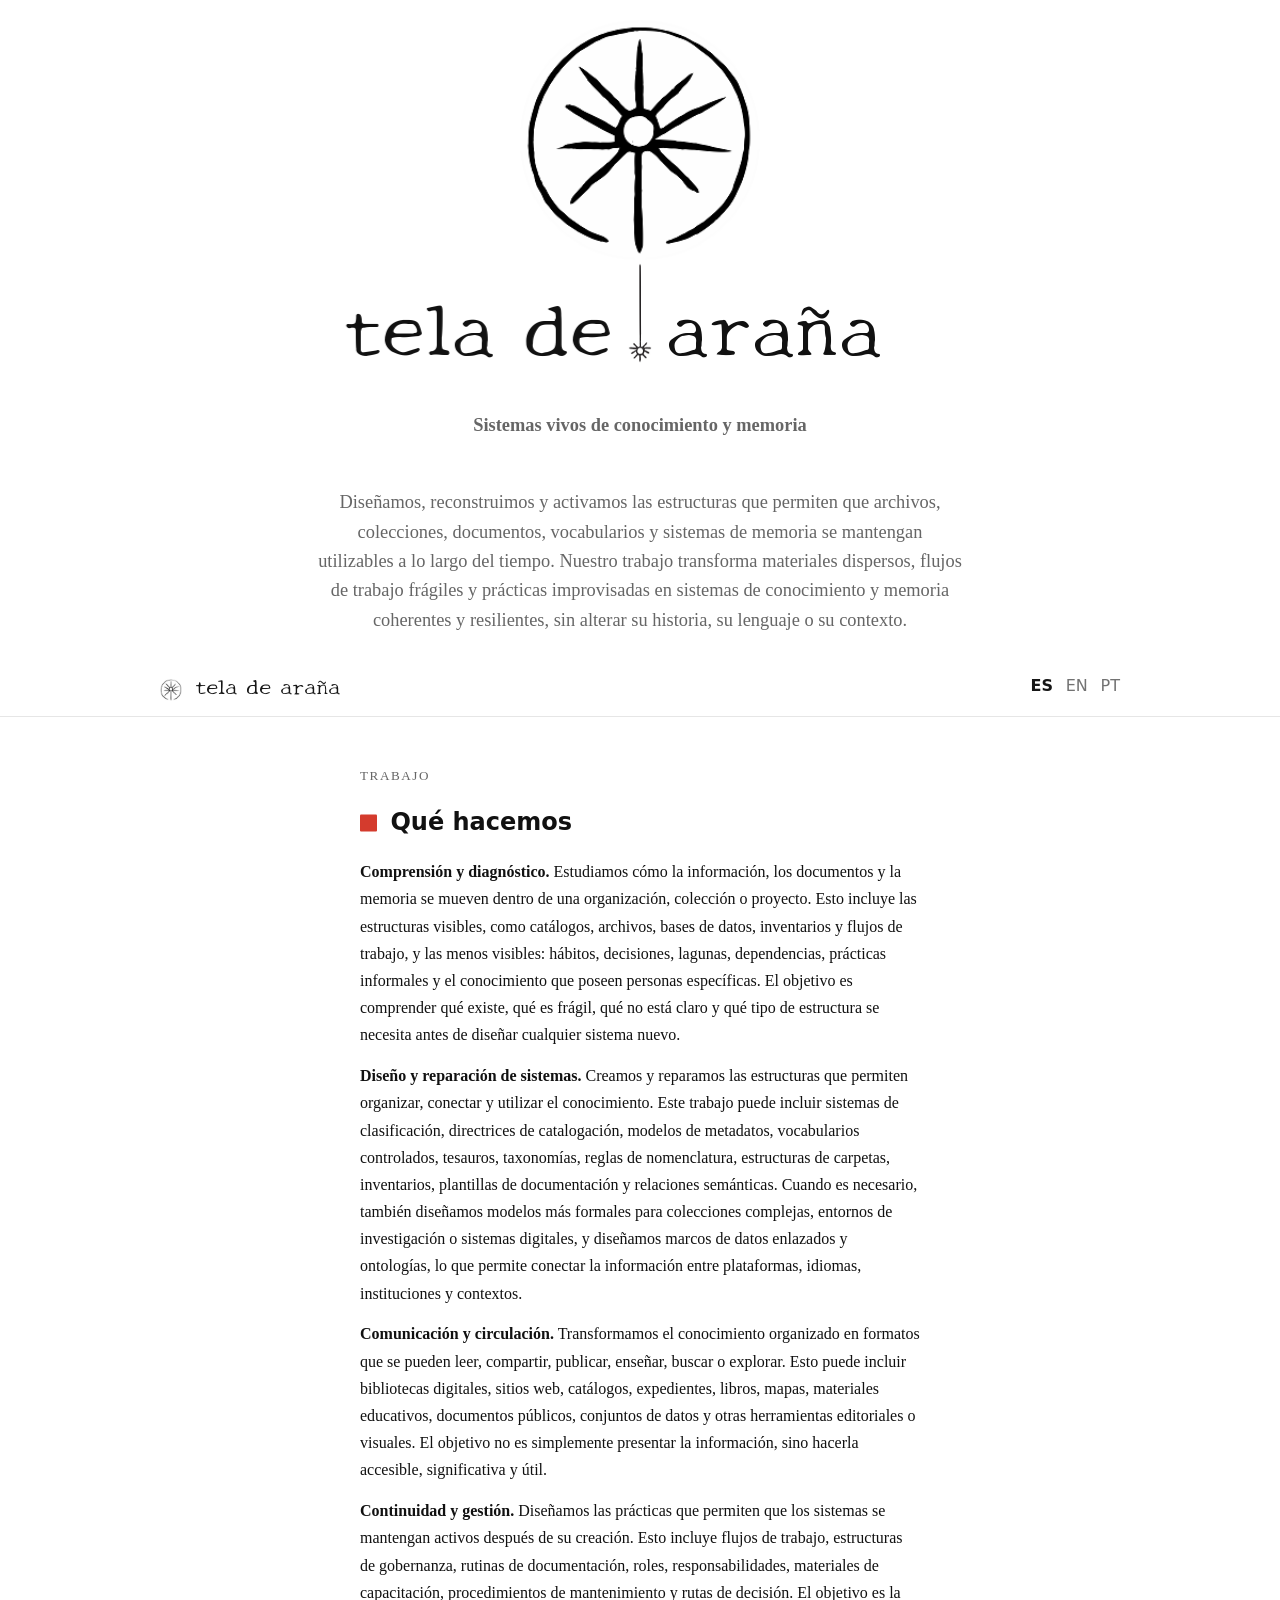
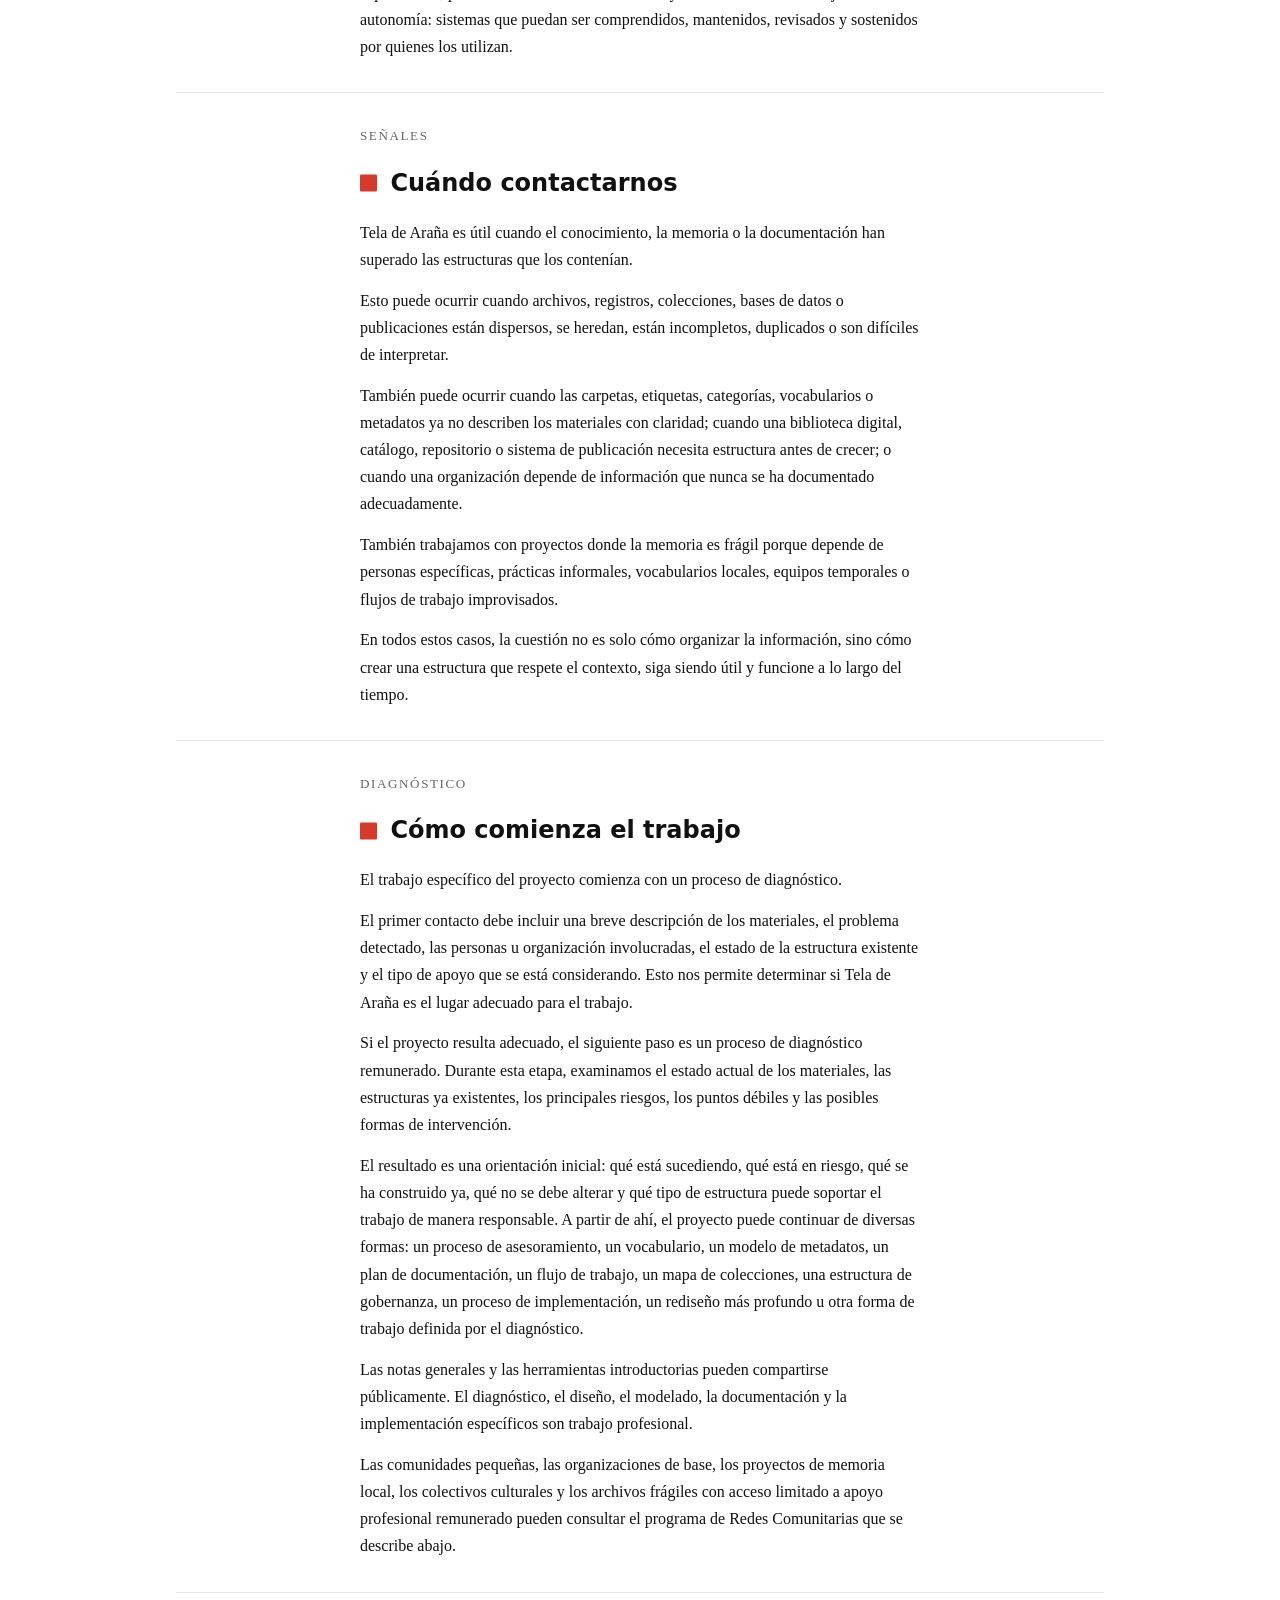
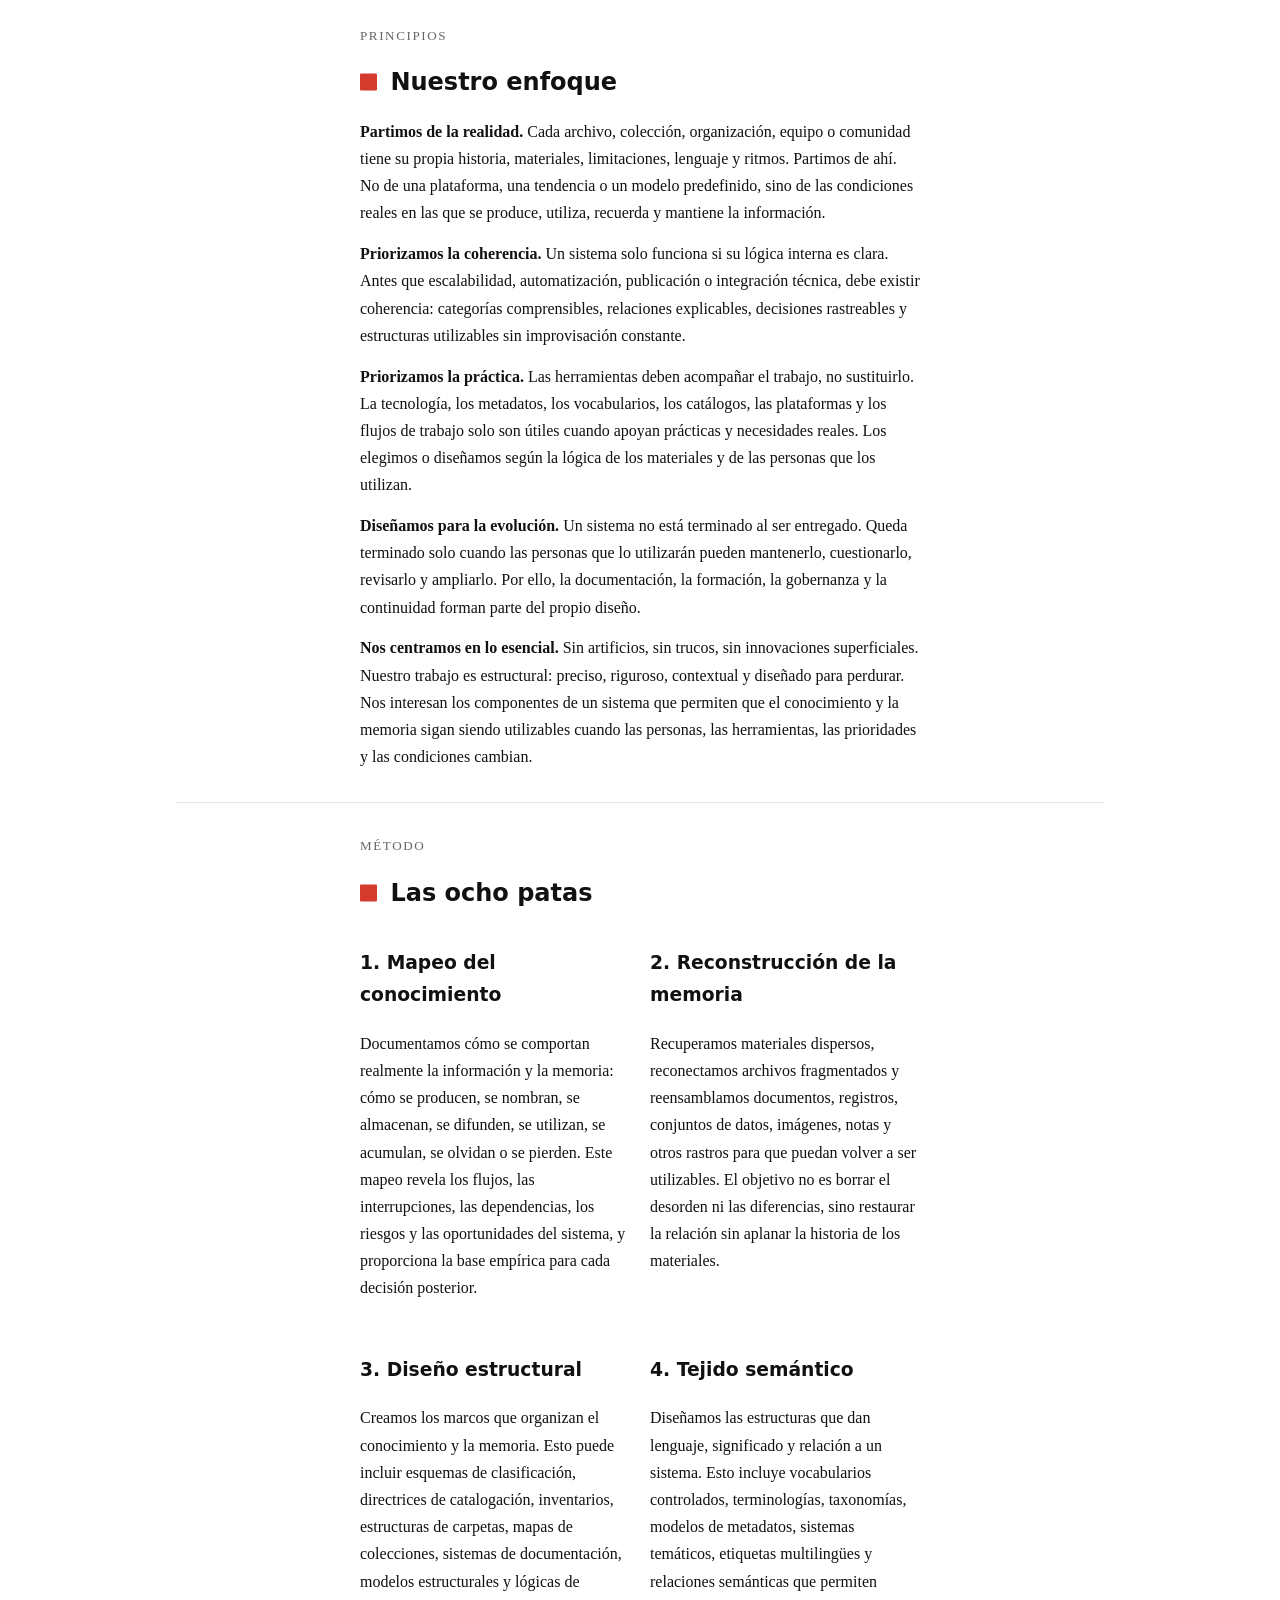
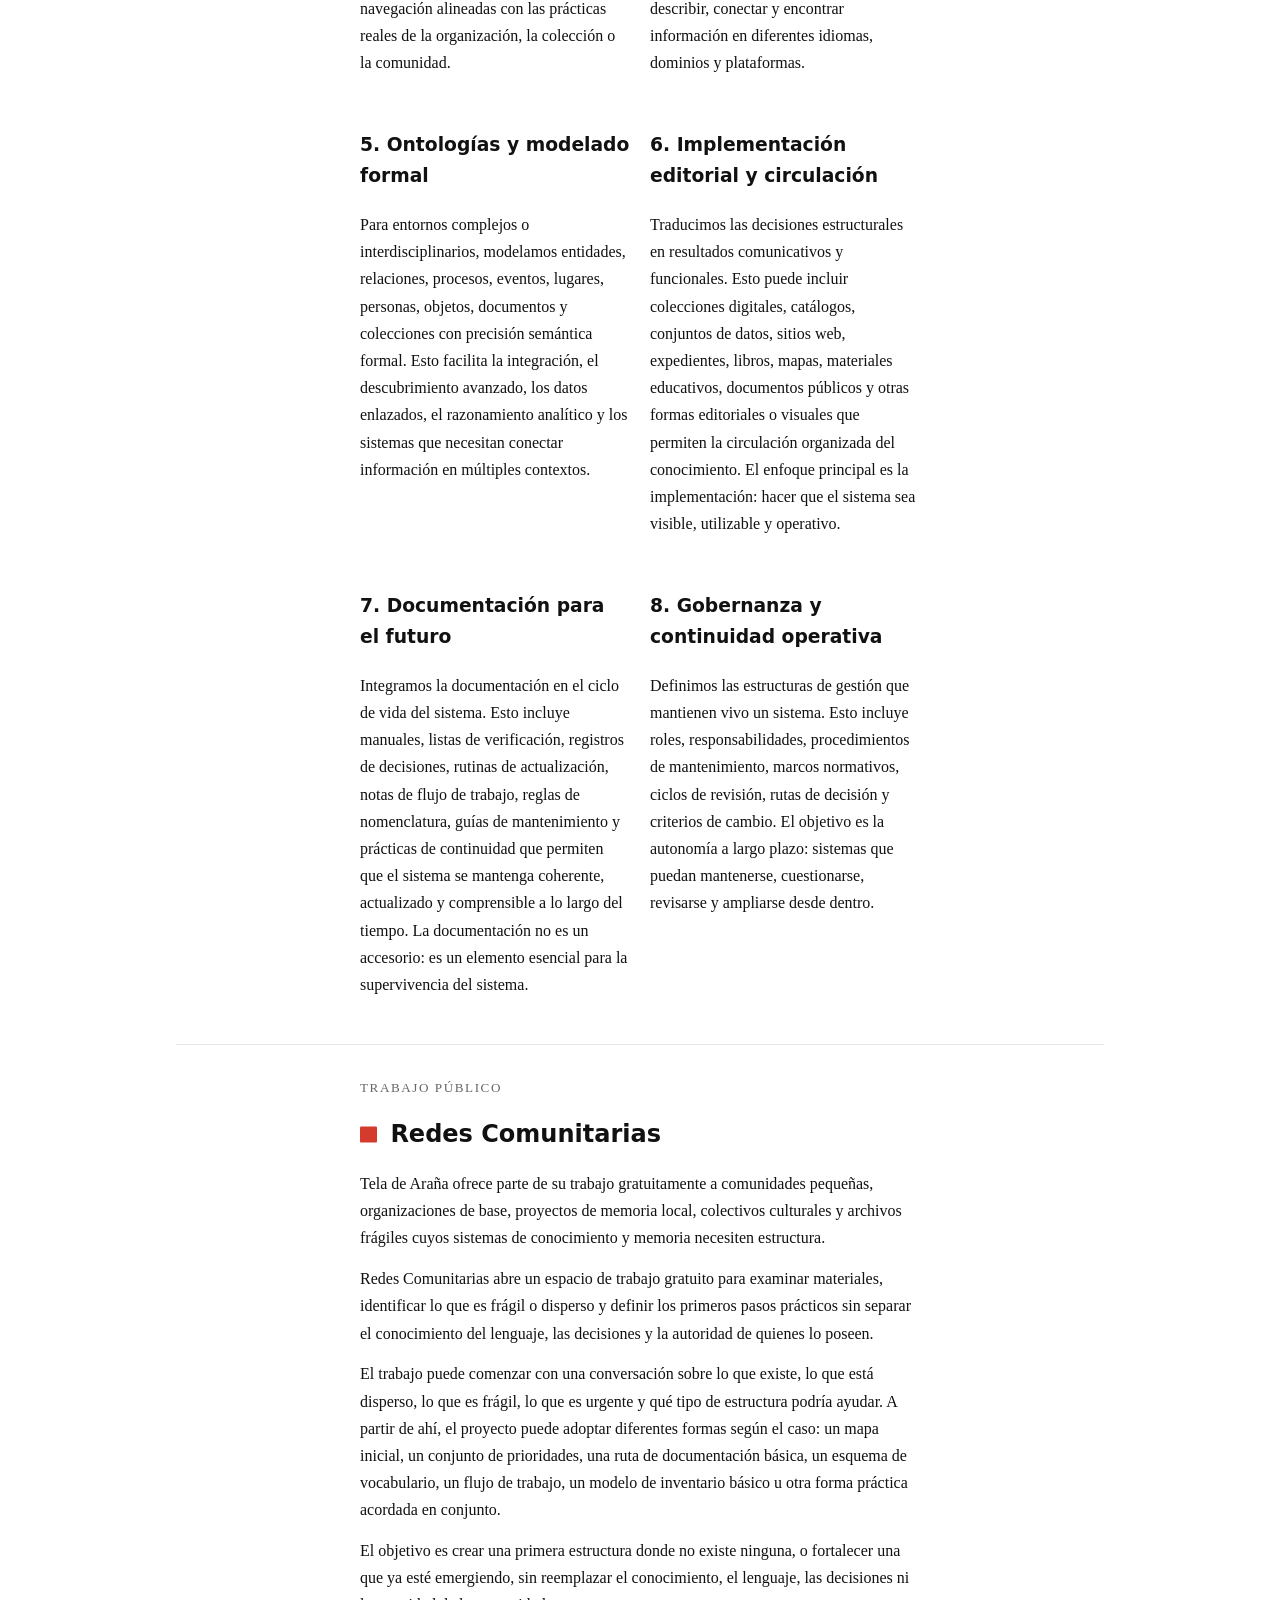
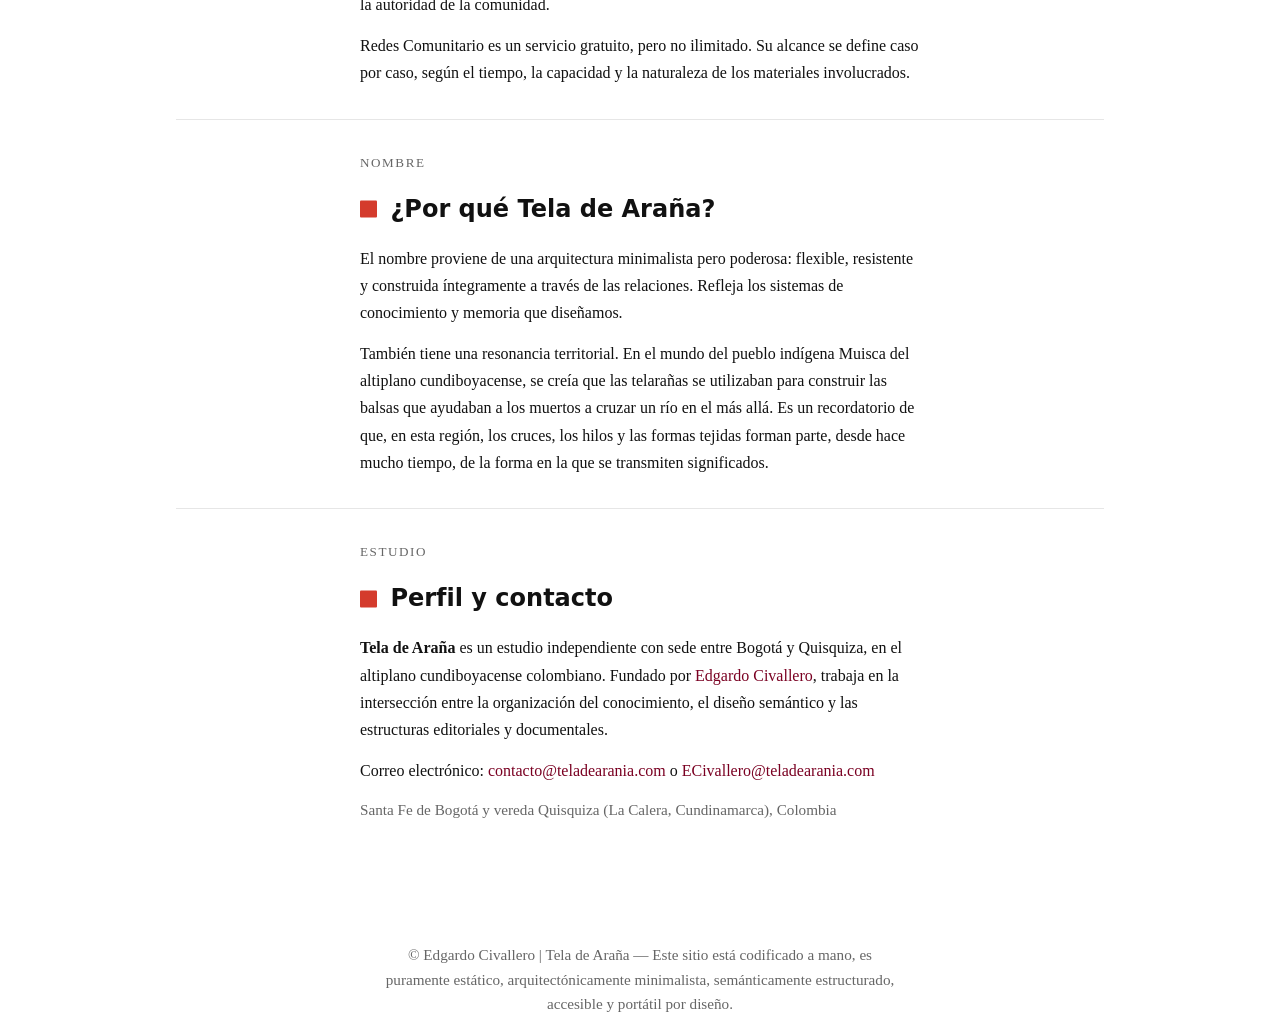
==== index.html @ c9904afb "Add files via upload" ====
<!DOCTYPE html>

<html lang="es">

<head>

<title>Tela de Araña | Sistemas vivos de conocimiento y memoria | Por Edgardo Civallero</title>

<link rel="icon" href="/favicon.ico" type="image/x-icon">
<link rel="icon" href="/favicon.png?v=2">

<meta charset="utf-8">
<meta name="viewport" content="width=device-width, initial-scale=1">
<meta name="description" content="Estudio latinoamericano especializado en organización del conocimiento, diseño semántico y sistemas documentales-editoriales para instituciones, organizaciones y colectivos.">

<link rel="preload" href="style.css" as="style">
<link rel="stylesheet" href="style.css">
<meta name="color-scheme" content="light dark">

<!-- Structured data -->

<script type="application/ld+json">
{
"@context": "https://schema.org",
"@type": "Organization",
"name": "Tela de Araña",
"url": "https://teladearania.com/",
"description": "Estudio independiente dedicado a sistemas vivos de conocimiento y memoria en América Latina.",
"founder": "Edgardo Civallero",
"address": {
"@type": "PostalAddress",
"addressLocality": "Bogotá",
"addressCountry": "CO"
}
}
</script>

</head>

<body>

<header role="banner">
<figure class="brand" role="group" aria-label="Tela de Araña">
<img class="brand-circle" src="img/mark-circle.png" alt="Tela de Araña glyph">
<figcaption class="brand-wordmark" aria-label="tela de araña">
<span class="left">tela de</span>
<img class="brand-thread" src="img/mark-thread.png" alt="" aria-hidden="true">
<span class="right">araña</span>
</figcaption>
</figure>

<p class="lead">
<strong>Sistemas vivos de conocimiento y memoria</strong></p>
<p class="lead">
Diseñamos, reconstruimos y activamos las estructuras que permiten que archivos, colecciones, documentos, vocabularios y sistemas de memoria se mantengan utilizables a lo largo del tiempo. Nuestro trabajo transforma materiales dispersos, flujos de trabajo frágiles y prácticas improvisadas en sistemas de conocimiento y memoria coherentes y resilientes, sin alterar su historia, su lenguaje o su contexto.</p>
</header>

<nav class="topbar">
<div class="topbar-inner">
<a class="topbar-brand" href="/">
<img src="img/mark-circle.png" alt="" class="topbar-logo">
tela de araña
</a>
<div class="topbar-lang">
<a href="/" lang="es" aria-current="page">ES</a>
<a href="english.html" lang="en">EN</a>
<a href="portugues.html" lang="pt">PT</a>
</div>
</div>
</nav>

<main id="content" role="main">

<section id="trabajo" aria-labelledby="h-trabajo">
<div class="kicker">Trabajo</div>
<h2 id="h-trabajo">Qué hacemos</h2>
<p>
<strong>Comprensión y diagnóstico.</strong> Estudiamos cómo la información, los documentos y la memoria se mueven dentro de una organización, colección o proyecto. Esto incluye las estructuras visibles, como catálogos, archivos, bases de datos, inventarios y flujos de trabajo, y las menos visibles: hábitos, decisiones, lagunas, dependencias, prácticas informales y el conocimiento que poseen personas específicas. El objetivo es comprender qué existe, qué es frágil, qué no está claro y qué tipo de estructura se necesita antes de diseñar cualquier sistema nuevo.</p>
<p>
<strong>Diseño y reparación de sistemas.</strong> Creamos y reparamos las estructuras que permiten organizar, conectar y utilizar el conocimiento. Este trabajo puede incluir sistemas de clasificación, directrices de catalogación, modelos de metadatos, vocabularios controlados, tesauros, taxonomías, reglas de nomenclatura, estructuras de carpetas, inventarios, plantillas de documentación y relaciones semánticas. Cuando es necesario, también diseñamos modelos más formales para colecciones complejas, entornos de investigación o sistemas digitales, y diseñamos marcos de datos enlazados y ontologías, lo que permite conectar la información entre plataformas, idiomas, instituciones y contextos.</p>
<p>
<strong>Comunicación y circulación.</strong> Transformamos el conocimiento organizado en formatos que se pueden leer, compartir, publicar, enseñar, buscar o explorar. Esto puede incluir bibliotecas digitales, sitios web, catálogos, expedientes, libros, mapas, materiales educativos, documentos públicos, conjuntos de datos y otras herramientas editoriales o visuales. El objetivo no es simplemente presentar la información, sino hacerla accesible, significativa y útil.</p>
<p>
<strong>Continuidad y gestión.</strong> Diseñamos las prácticas que permiten que los sistemas se mantengan activos después de su creación. Esto incluye flujos de trabajo, estructuras de gobernanza, rutinas de documentación, roles, responsabilidades, materiales de capacitación, procedimientos de mantenimiento y rutas de decisión. El objetivo es la autonomía: sistemas que puedan ser comprendidos, mantenidos, revisados y sostenidos por quienes los utilizan.</p>
</section>

<hr>

<section id="senales" aria-labelledby="h-senales">
<div class="kicker">Señales</div>
<h2 id="h-senales">Cuándo contactarnos</h2>
<p>
Tela de Araña es útil cuando el conocimiento, la memoria o la documentación han superado las estructuras que los contenían.</p>
<p>
Esto puede ocurrir cuando archivos, registros, colecciones, bases de datos o publicaciones están dispersos, se heredan, están incompletos, duplicados o son difíciles de interpretar.</p>
<p>
También puede ocurrir cuando las carpetas, etiquetas, categorías, vocabularios o metadatos ya no describen los materiales con claridad; cuando una biblioteca digital, catálogo, repositorio o sistema de publicación necesita estructura antes de crecer; o cuando una organización depende de información que nunca se ha documentado adecuadamente.</p>
<p>
También trabajamos con proyectos donde la memoria es frágil porque depende de personas específicas, prácticas informales, vocabularios locales, equipos temporales o flujos de trabajo improvisados.</p>
<p>
En todos estos casos, la cuestión no es solo cómo organizar la información, sino cómo crear una estructura que respete el contexto, siga siendo útil y funcione a lo largo del tiempo.</p>
</section>

<hr>

<section id="diagnostico" aria-labelledby="h-diagnostico">
<div class="kicker">Diagnóstico</div>
<h2 id="h-diagnostico">Cómo comienza el trabajo</h2>
<p>
El trabajo específico del proyecto comienza con un proceso de diagnóstico.</p>
<p>
El primer contacto debe incluir una breve descripción de los materiales, el problema detectado, las personas u organización involucradas, el estado de la estructura existente y el tipo de apoyo que se está considerando. Esto nos permite determinar si Tela de Araña es el lugar adecuado para el trabajo.</p>
<p>
Si el proyecto resulta adecuado, el siguiente paso es un proceso de diagnóstico remunerado. Durante esta etapa, examinamos el estado actual de los materiales, las estructuras ya existentes, los principales riesgos, los puntos débiles y las posibles formas de intervención.</p>
<p>
El resultado es una orientación inicial: qué está sucediendo, qué está en riesgo, qué se ha construido ya, qué no se debe alterar y qué tipo de estructura puede soportar el trabajo de manera responsable. A partir de ahí, el proyecto puede continuar de diversas formas: un proceso de asesoramiento, un vocabulario, un modelo de metadatos, un plan de documentación, un flujo de trabajo, un mapa de colecciones, una estructura de gobernanza, un proceso de implementación, un rediseño más profundo u otra forma de trabajo definida por el diagnóstico.</p>
<p>
Las notas generales y las herramientas introductorias pueden compartirse públicamente. El diagnóstico, el diseño, el modelado, la documentación y la implementación específicos son trabajo profesional.</p>
<p>
Las comunidades pequeñas, las organizaciones de base, los proyectos de memoria local, los colectivos culturales y los archivos frágiles con acceso limitado a apoyo profesional remunerado pueden consultar el programa de Redes Comunitarias que se describe abajo.</p>
</section>

<hr>

<section id="principios" aria-labelledby="h-principios">
<div class="kicker">Principios</div>
<h2 id="h-principios">Nuestro enfoque</h2>
<p>
<strong>Partimos de la realidad.</strong> Cada archivo, colección, organización, equipo o comunidad tiene su propia historia, materiales, limitaciones, lenguaje y ritmos. Partimos de ahí. No de una plataforma, una tendencia o un modelo predefinido, sino de las condiciones reales en las que se produce, utiliza, recuerda y mantiene la información.</p>
<p>
<strong>Priorizamos la coherencia.</strong> Un sistema solo funciona si su lógica interna es clara. Antes que escalabilidad, automatización, publicación o integración técnica, debe existir coherencia: categorías comprensibles, relaciones explicables, decisiones rastreables y estructuras utilizables sin improvisación constante.</p>
<p>
<strong>Priorizamos la práctica.</strong> Las herramientas deben acompañar el trabajo, no sustituirlo. La tecnología, los metadatos, los vocabularios, los catálogos, las plataformas y los flujos de trabajo solo son útiles cuando apoyan prácticas y necesidades reales. Los elegimos o diseñamos según la lógica de los materiales y de las personas que los utilizan.</p>
<p>
<strong>Diseñamos para la evolución.</strong> Un sistema no está terminado al ser entregado. Queda terminado solo cuando las personas que lo utilizarán pueden mantenerlo, cuestionarlo, revisarlo y ampliarlo. Por ello, la documentación, la formación, la gobernanza y la continuidad forman parte del propio diseño.</p>
<p>
<strong>Nos centramos en lo esencial.</strong> Sin artificios, sin trucos, sin innovaciones superficiales. Nuestro trabajo es estructural: preciso, riguroso, contextual y diseñado para perdurar. Nos interesan los componentes de un sistema que permiten que el conocimiento y la memoria sigan siendo utilizables cuando las personas, las herramientas, las prioridades y las condiciones cambian.</p>
</section>

<hr>

<section id="metodo" aria-labelledby="h-metodo">
<div class="kicker">Método</div>
<h2 id="h-metodo">Las ocho patas</h2>
<div class="grid grid-2" role="list">
<article role="listitem"><h3>1. Mapeo del conocimiento</h3><p>
Documentamos cómo se comportan realmente la información y la memoria: cómo se producen, se nombran, se almacenan, se difunden, se utilizan, se acumulan, se olvidan o se pierden. Este mapeo revela los flujos, las interrupciones, las dependencias, los riesgos y las oportunidades del sistema, y proporciona la base empírica para cada decisión posterior.</p></article>
<article role="listitem"><h3>2. Reconstrucción de la memoria</h3><p>
Recuperamos materiales dispersos, reconectamos archivos fragmentados y reensamblamos documentos, registros, conjuntos de datos, imágenes, notas y otros rastros para que puedan volver a ser utilizables. El objetivo no es borrar el desorden ni las diferencias, sino restaurar la relación sin aplanar la historia de los materiales.</p></article>
<article role="listitem"><h3>3. Diseño estructural</h3><p>
Creamos los marcos que organizan el conocimiento y la memoria. Esto puede incluir esquemas de clasificación, directrices de catalogación, inventarios, estructuras de carpetas, mapas de colecciones, sistemas de documentación, modelos estructurales y lógicas de navegación alineadas con las prácticas reales de la organización, la colección o la comunidad.</p></article>
<article role="listitem"><h3>4. Tejido semántico</h3><p>
Diseñamos las estructuras que dan lenguaje, significado y relación a un sistema. Esto incluye vocabularios controlados, terminologías, taxonomías, modelos de metadatos, sistemas temáticos, etiquetas multilingües y relaciones semánticas que permiten describir, conectar y encontrar información en diferentes idiomas, dominios y plataformas.</p></article>
<article role="listitem"><h3>5. Ontologías y modelado formal</h3><p>
Para entornos complejos o interdisciplinarios, modelamos entidades, relaciones, procesos, eventos, lugares, personas, objetos, documentos y colecciones con precisión semántica formal. Esto facilita la integración, el descubrimiento avanzado, los datos enlazados, el razonamiento analítico y los sistemas que necesitan conectar información en múltiples contextos.</p></article>
<article role="listitem"><h3>6. Implementación editorial y circulación</h3><p>
Traducimos las decisiones estructurales en resultados comunicativos y funcionales. Esto puede incluir colecciones digitales, catálogos, conjuntos de datos, sitios web, expedientes, libros, mapas, materiales educativos, documentos públicos y otras formas editoriales o visuales que permiten la circulación organizada del conocimiento. El enfoque principal es la implementación: hacer que el sistema sea visible, utilizable y operativo.</p></article>
<article role="listitem"><h3>7. Documentación para el futuro</h3><p>
Integramos la documentación en el ciclo de vida del sistema. Esto incluye manuales, listas de verificación, registros de decisiones, rutinas de actualización, notas de flujo de trabajo, reglas de nomenclatura, guías de mantenimiento y prácticas de continuidad que permiten que el sistema se mantenga coherente, actualizado y comprensible a lo largo del tiempo. La documentación no es un accesorio: es un elemento esencial para la supervivencia del sistema.</p></article>
<article role="listitem"><h3>8. Gobernanza y continuidad operativa</h3><p>
Definimos las estructuras de gestión que mantienen vivo un sistema. Esto incluye roles, responsabilidades, procedimientos de mantenimiento, marcos normativos, ciclos de revisión, rutas de decisión y criterios de cambio. El objetivo es la autonomía a largo plazo: sistemas que puedan mantenerse, cuestionarse, revisarse y ampliarse desde dentro.</p></article>
</div>
</section>

<hr>

<section id="trabajopublico" aria-labelledby="h-trabajopublico">
<div class="kicker">Trabajo público</div>
<h2 id="h-trabajopublico">Redes Comunitarias</h2>
<p>
Tela de Araña ofrece parte de su trabajo gratuitamente a comunidades pequeñas, organizaciones de base, proyectos de memoria local, colectivos culturales y archivos frágiles cuyos sistemas de conocimiento y memoria necesiten estructura.</p>
<p>
Redes Comunitarias abre un espacio de trabajo gratuito para examinar materiales, identificar lo que es frágil o disperso y definir los primeros pasos prácticos sin separar el conocimiento del lenguaje, las decisiones y la autoridad de quienes lo poseen.</p>
<p>
El trabajo puede comenzar con una conversación sobre lo que existe, lo que está disperso, lo que es frágil, lo que es urgente y qué tipo de estructura podría ayudar. A partir de ahí, el proyecto puede adoptar diferentes formas según el caso: un mapa inicial, un conjunto de prioridades, una ruta de documentación básica, un esquema de vocabulario, un flujo de trabajo, un modelo de inventario básico u otra forma práctica acordada en conjunto.</p>
<p>
El objetivo es crear una primera estructura donde no existe ninguna, o fortalecer una que ya esté emergiendo, sin reemplazar el conocimiento, el lenguaje, las decisiones ni la autoridad de la comunidad.</p>
<p>
Redes Comunitario es un servicio gratuito, pero no ilimitado. Su alcance se define caso por caso, según el tiempo, la capacidad y la naturaleza de los materiales involucrados.</p>
</section>

<hr>

<section id="nombre" aria-labelledby="h-nombre">
<div class="kicker">Nombre</div>
<h2 id="h-nombre">¿Por qué Tela de Araña?</h2>
<p>El nombre proviene de una arquitectura minimalista pero poderosa: flexible, resistente y construida íntegramente a través de las relaciones. Refleja los sistemas de conocimiento y memoria que diseñamos.</p>
<p>También tiene una resonancia territorial. En el mundo del pueblo indígena Muisca del altiplano cundiboyacense, se creía que las telarañas se utilizaban para construir las balsas que ayudaban a los muertos a cruzar un río en el más allá. Es un recordatorio de que, en esta región, los cruces, los hilos y las formas tejidas forman parte, desde hace mucho tiempo, de la forma en la que se transmiten significados.</p>
</section>

<hr>

<section id="estudio" aria-labelledby="h-estudio">
<div class="kicker">Estudio</div>
<h2 id="h-estudio">Perfil y contacto</h2>
<p><strong>Tela de Araña</strong> es un estudio independiente con sede entre Bogotá y Quisquiza, en el altiplano cundiboyacense colombiano. Fundado por <a href="https://edgardocivallero.com/" target="_blank" title="Edgardo Civallero">Edgardo Civallero</a>, trabaja en la intersección entre la organización del conocimiento, el diseño semántico y las estructuras editoriales y documentales.</p>
<p>Correo electrónico: <a href="mailto:contacto@teladearania.com">contacto@teladearania.com</a> o <a href="mailto:ECivallero@teladearania.com">ECivallero@teladearania.com</a></p>
<p class="small">Santa Fe de Bogotá y vereda Quisquiza (La Calera, Cundinamarca), Colombia</p>
</section>
</main>

<footer role="contentinfo">
<p class="small">© Edgardo Civallero | Tela de Araña — Este sitio está codificado a mano, es puramente estático, arquitectónicamente minimalista, semánticamente estructurado, accesible y portátil por diseño.</p>
</footer>
</body>
</html>
---- style.css ----
/* Fuente */

@font-face {
font-family: 'New Tegomin';
src: url('fonts/NewTegomin-Regular.ttf') format('truetype');
font-weight: 400;
font-style: normal;
font-display: swap;
}

/* Variables de diseño */

:root {
/* Colores */
--bg: #ffffff;
--fg: #111111;
--muted: #666666;
--link: #7a0022;
--line: #e6e6e6;
--accent: #d43b2d;

/* layout */
--maxch: 70ch;

/* Brand / logo */
--brand-w: 680px;
--circle-d: 240px;
--thread-h: 100px;
--gap: 22px;

--title-size: 4.8rem;
--title-track: 0.01em;

/* Animación del logo */
--t-fade: 2.2s;
--t-drop: 2.6s;
--t-slide: 2.0s;

--delay-circle: .20s;
--delay-thread: 1.20s;
--delay-left:   2.20s;
--delay-right:  2.45s;
}

/* Paleta Dark Mode */

@media (prefers-color-scheme: dark) {
:root {
--bg: #0b0b0c;
--fg: #eaeaea;
--muted: #a9a9a9;
--accent: #d43b2d;
--link: #e06666;
--line: #2a2a2a;
}
}

/* Base */

* {
box-sizing: border-box;
}

html {
scroll-behavior: smooth;
}

body {
margin: 0;
background: var(--bg);
color: var(--fg);
font: 16px/1.7 ui-serif, Georgia, Cambria, "Times New Roman", Times, serif;
}

/* Main */

main {
max-width: 960px;
margin: 0 auto;
padding: 3rem 1rem;
}

header, footer {
max-width: 960px;
margin: 0 auto;
padding: 1.25rem 1rem;
}

/* Tipografía */

h1, h2, h3 {
font-family: ui-sans-serif, system-ui, -apple-system, "Segoe UI", Roboto, Helvetica, Arial;
}

h1 {
font-weight: 600;
font-size: clamp(1.8rem, 1.2rem + 2.2vw, 3.2rem);
margin: 0.5rem 0 0;
}

h2 {
position: relative;
padding-left: 1.9rem;
line-height: 1.3;
}

h2::before {
content: "";
position: absolute;
left: 0;
top: 50%;
transform: translateY(-50%);
width: .7em;
height: .7em;
background: var(--accent);
border-radius: 1px;
}

.lead {
max-width: var(--maxch);
color: var(--muted);
text-align: center;
margin: 3rem auto 0;
font-size: 1.15rem;
line-height: 1.6;
}

hr {
border: 0;
border-top: 1px solid var(--line);
margin: 2rem 0;
}

section {
max-width: var(--maxch);
margin: 0 auto 2rem auto;
}

p {
margin: 0.85rem 0;
}

a {
color: var(--link);
text-decoration: none;
text-underline-offset: 0.15em;
}

a:focus-visible, button:focus-visible {
outline: 2px solid var(--link);
outline-offset: 2px;
}

.small {
font-size: 0.95rem;
color: var(--muted);
}

/* Grid */

.grid {
display: grid;
grid-template-columns: 1fr;
gap: 1.25rem;
}

@media (min-width: 900px) {
.grid-2 {
grid-template-columns: 1fr 1fr;
}
}

.kicker {
letter-spacing: 0.12em;
text-transform: uppercase;
font-size: 0.82rem;
color: var(--muted);
}

ul.clean {
list-style: none;
padding: 0;
margin: 0;
}

ul.clean li {
margin: 0.4rem 0;
}

code {
font-family: ui-monospace, SFMono-Regular, Menlo, Monaco, Consolas, "Liberation Mono", monospace;
font-size: 0.9em;
background: rgba(127, 127, 127, 0.08);
padding: 0.1em 0.3em;
border-radius: 0.25em;
}

/* Pie */

footer {
text-align: center;
}

footer .small {
max-width: var(--maxch);
margin: 1.25rem auto 0;
line-height: 1.6;
}

/* Brand */

.brand {
width: var(--brand-w);
margin: 0 auto;
display: grid;
justify-items: center;
row-gap: var(--gap);
}

/* Fade in del círculo */

.brand-circle {
width: var(--circle-d);
height: auto;
opacity: 0;
animation: tdaFade var(--t-fade) cubic-bezier(.16, 1, .3, 1) var(--delay-circle) forwards;
will-change: opacity;
}

/* Wordmark */

.brand-wordmark {
width: var(--brand-w);
display: grid;
grid-template-columns: 1fr auto 1fr;
align-items: end;
column-gap: 14px;
white-space: nowrap;

font: var(--title-size)/1.05 'New Tegomin', ui-serif, Georgia, Cambria, "Times New Roman", Times, serif;
letter-spacing: var(--title-track);
color: var(--fg);
}

/* Thread */

.brand-thread {
display: block;
width: auto;
height: var(--thread-h);
justify-self: center;
align-self: end;
margin-top: -40px;
transform-origin: top center;
transform: scaleY(0);
opacity: .01;
animation: tdaDrop var(--t-drop) cubic-bezier(.16, 1, .3, 1) var(--delay-thread) forwards;
will-change: opacity, transform;
}

/* Tela de araña flanqueando el hilo */

.brand-wordmark .left, .brand-wordmark .right {
display: inline-block;
opacity: 0;
will-change: transform, opacity;
}

.brand-wordmark .left {
justify-self: end;
transform: translateX(-10%);
animation: tdaSlideL var(--t-slide) cubic-bezier(.16, 1, .3, 1) var(--delay-left) forwards;
}

.brand-wordmark .right {
justify-self: start;
transform: translateX(10%);
animation: tdaSlideR var(--t-slide) cubic-bezier(.16, 1, .3, 1) var(--delay-right) forwards;
}

/* Brand - Animaciones */

@keyframes tdaFade {
to { opacity: 1; }
}

@keyframes tdaDrop {
0%   { transform: scaleY(0); opacity: .01; }
30%  { opacity: 1; }
100% { transform: scaleY(1); opacity: 1; }
}

@keyframes tdaSlideL {
to { transform: translateX(0); opacity: 1; }
}

@keyframes tdaSlideR {
to { transform: translateX(0); opacity: 1; }
}

/* Motion accessibility */

@media (prefers-reduced-motion: reduce) {
* {
animation: none !important;
transition: none !important;
}
}

/* Sticky */

.topbar {
position: sticky;
top: 0;
z-index: 20;
background: var(--bg);
border-bottom: 1px solid var(--line);
padding: .75rem 1rem;
opacity: .98;
backdrop-filter: blur(3px);
}

.topbar-inner {
max-width: 960px;
margin: 0 auto;
display: flex;
justify-content: space-between;
align-items: center;
font-family: ui-sans-serif, system-ui, -apple-system, "Segoe UI", Roboto, Helvetica, Arial;
}

.topbar-brand {
font-family: 'New Tegomin', ui-serif, Georgia, Cambria, "Times New Roman", Times, serif;
font-weight: 400;
color: var(--fg);
text-decoration: none;
font-size: 1.35rem;
letter-spacing: var(--title-track);
}

.topbar-lang {
display: flex;
gap: .8rem;
padding: 0;
border: none;
background: none;
opacity: 1;
}

.topbar-lang a {
text-decoration: none;
color: var(--fg);
opacity: .6;
transition: opacity .2s ease;
}

.topbar-lang a:hover {
opacity: 1;
}

.topbar-lang a[aria-current="page"] {
opacity: 1;
font-weight: 600;
}

.topbar-logo {
width: 22px;
height: 22px;
margin-right: .35rem;
vertical-align: middle;
opacity: .85;
}

/* Mobile banner */
@media (max-width: 560px) {
:root{
--brand-w: 100%;
--circle-d: clamp(140px, 46vw, 220px);
--title-size: clamp(2.4rem, 10vw, 3.4rem);
--gap: 14px;

/* speed up a bit on mobile */
--t-fade: 1.6s;
--t-slide: 1.1s;

/* circle first, then left, then right */
--delay-circle: .10s;
--delay-left:   .85s;
--delay-right:  1.10s;
}

.brand { width: 100%; }

.brand-wordmark{
width: 100%;
grid-template-columns: 1fr;
column-gap: 0;
row-gap: .15rem;
white-space: normal;
text-align: center;
}

/* Remove the thread on mobile */
.brand-thread{
display: none;
}

/* Center both words */
.brand-wordmark .left,
.brand-wordmark .right{
justify-self: center;
}

/* Make the slide-in feel right on mobile */
.brand-wordmark .left{
transform: translateX(-16%);
animation: tdaSlideL var(--t-slide) cubic-bezier(.16, 1, .3, 1) var(--delay-left) forwards;
}

.brand-wordmark .right{
transform: translateX(16%);
animation: tdaSlideR var(--t-slide) cubic-bezier(.16, 1, .3, 1) var(--delay-right) forwards;
}

/* Optional: tighten the lead spacing so the header breathes */
.lead{
margin-top: 1.6rem;
font-size: 1.05rem;
}
}
---- style.css ----
/* Fuente */

@font-face {
font-family: 'New Tegomin';
src: url('fonts/NewTegomin-Regular.ttf') format('truetype');
font-weight: 400;
font-style: normal;
font-display: swap;
}

/* Variables de diseño */

:root {
/* Colores */
--bg: #ffffff;
--fg: #111111;
--muted: #666666;
--link: #7a0022;
--line: #e6e6e6;
--accent: #d43b2d;

/* layout */
--maxch: 70ch;

/* Brand / logo */
--brand-w: 680px;
--circle-d: 240px;
--thread-h: 100px;
--gap: 22px;

--title-size: 4.8rem;
--title-track: 0.01em;

/* Animación del logo */
--t-fade: 2.2s;
--t-drop: 2.6s;
--t-slide: 2.0s;

--delay-circle: .20s;
--delay-thread: 1.20s;
--delay-left:   2.20s;
--delay-right:  2.45s;
}

/* Paleta Dark Mode */

@media (prefers-color-scheme: dark) {
:root {
--bg: #0b0b0c;
--fg: #eaeaea;
--muted: #a9a9a9;
--accent: #d43b2d;
--link: #e06666;
--line: #2a2a2a;
}
}

/* Base */

* {
box-sizing: border-box;
}

html {
scroll-behavior: smooth;
}

body {
margin: 0;
background: var(--bg);
color: var(--fg);
font: 16px/1.7 ui-serif, Georgia, Cambria, "Times New Roman", Times, serif;
}

/* Main */

main {
max-width: 960px;
margin: 0 auto;
padding: 3rem 1rem;
}

header, footer {
max-width: 960px;
margin: 0 auto;
padding: 1.25rem 1rem;
}

/* Tipografía */

h1, h2, h3 {
font-family: ui-sans-serif, system-ui, -apple-system, "Segoe UI", Roboto, Helvetica, Arial;
}

h1 {
font-weight: 600;
font-size: clamp(1.8rem, 1.2rem + 2.2vw, 3.2rem);
margin: 0.5rem 0 0;
}

h2 {
position: relative;
padding-left: 1.9rem;
line-height: 1.3;
}

h2::before {
content: "";
position: absolute;
left: 0;
top: 50%;
transform: translateY(-50%);
width: .7em;
height: .7em;
background: var(--accent);
border-radius: 1px;
}

.lead {
max-width: var(--maxch);
color: var(--muted);
text-align: center;
margin: 3rem auto 0;
font-size: 1.15rem;
line-height: 1.6;
}

hr {
border: 0;
border-top: 1px solid var(--line);
margin: 2rem 0;
}

section {
max-width: var(--maxch);
margin: 0 auto 2rem auto;
}

p {
margin: 0.85rem 0;
}

a {
color: var(--link);
text-decoration: none;
text-underline-offset: 0.15em;
}

a:focus-visible, button:focus-visible {
outline: 2px solid var(--link);
outline-offset: 2px;
}

.small {
font-size: 0.95rem;
color: var(--muted);
}

/* Grid */

.grid {
display: grid;
grid-template-columns: 1fr;
gap: 1.25rem;
}

@media (min-width: 900px) {
.grid-2 {
grid-template-columns: 1fr 1fr;
}
}

.kicker {
letter-spacing: 0.12em;
text-transform: uppercase;
font-size: 0.82rem;
color: var(--muted);
}

ul.clean {
list-style: none;
padding: 0;
margin: 0;
}

ul.clean li {
margin: 0.4rem 0;
}

code {
font-family: ui-monospace, SFMono-Regular, Menlo, Monaco, Consolas, "Liberation Mono", monospace;
font-size: 0.9em;
background: rgba(127, 127, 127, 0.08);
padding: 0.1em 0.3em;
border-radius: 0.25em;
}

/* Pie */

footer {
text-align: center;
}

footer .small {
max-width: var(--maxch);
margin: 1.25rem auto 0;
line-height: 1.6;
}

/* Brand */

.brand {
width: var(--brand-w);
margin: 0 auto;
display: grid;
justify-items: center;
row-gap: var(--gap);
}

/* Fade in del círculo */

.brand-circle {
width: var(--circle-d);
height: auto;
opacity: 0;
animation: tdaFade var(--t-fade) cubic-bezier(.16, 1, .3, 1) var(--delay-circle) forwards;
will-change: opacity;
}

/* Wordmark */

.brand-wordmark {
width: var(--brand-w);
display: grid;
grid-template-columns: 1fr auto 1fr;
align-items: end;
column-gap: 14px;
white-space: nowrap;

font: var(--title-size)/1.05 'New Tegomin', ui-serif, Georgia, Cambria, "Times New Roman", Times, serif;
letter-spacing: var(--title-track);
color: var(--fg);
}

/* Thread */

.brand-thread {
display: block;
width: auto;
height: var(--thread-h);
justify-self: center;
align-self: end;
margin-top: -40px;
transform-origin: top center;
transform: scaleY(0);
opacity: .01;
animation: tdaDrop var(--t-drop) cubic-bezier(.16, 1, .3, 1) var(--delay-thread) forwards;
will-change: opacity, transform;
}

/* Tela de araña flanqueando el hilo */

.brand-wordmark .left, .brand-wordmark .right {
display: inline-block;
opacity: 0;
will-change: transform, opacity;
}

.brand-wordmark .left {
justify-self: end;
transform: translateX(-10%);
animation: tdaSlideL var(--t-slide) cubic-bezier(.16, 1, .3, 1) var(--delay-left) forwards;
}

.brand-wordmark .right {
justify-self: start;
transform: translateX(10%);
animation: tdaSlideR var(--t-slide) cubic-bezier(.16, 1, .3, 1) var(--delay-right) forwards;
}

/* Brand - Animaciones */

@keyframes tdaFade {
to { opacity: 1; }
}

@keyframes tdaDrop {
0%   { transform: scaleY(0); opacity: .01; }
30%  { opacity: 1; }
100% { transform: scaleY(1); opacity: 1; }
}

@keyframes tdaSlideL {
to { transform: translateX(0); opacity: 1; }
}

@keyframes tdaSlideR {
to { transform: translateX(0); opacity: 1; }
}

/* Motion accessibility */

@media (prefers-reduced-motion: reduce) {
* {
animation: none !important;
transition: none !important;
}
}

/* Sticky */

.topbar {
position: sticky;
top: 0;
z-index: 20;
background: var(--bg);
border-bottom: 1px solid var(--line);
padding: .75rem 1rem;
opacity: .98;
backdrop-filter: blur(3px);
}

.topbar-inner {
max-width: 960px;
margin: 0 auto;
display: flex;
justify-content: space-between;
align-items: center;
font-family: ui-sans-serif, system-ui, -apple-system, "Segoe UI", Roboto, Helvetica, Arial;
}

.topbar-brand {
font-family: 'New Tegomin', ui-serif, Georgia, Cambria, "Times New Roman", Times, serif;
font-weight: 400;
color: var(--fg);
text-decoration: none;
font-size: 1.35rem;
letter-spacing: var(--title-track);
}

.topbar-lang {
display: flex;
gap: .8rem;
padding: 0;
border: none;
background: none;
opacity: 1;
}

.topbar-lang a {
text-decoration: none;
color: var(--fg);
opacity: .6;
transition: opacity .2s ease;
}

.topbar-lang a:hover {
opacity: 1;
}

.topbar-lang a[aria-current="page"] {
opacity: 1;
font-weight: 600;
}

.topbar-logo {
width: 22px;
height: 22px;
margin-right: .35rem;
vertical-align: middle;
opacity: .85;
}

/* Mobile banner */
@media (max-width: 560px) {
:root{
--brand-w: 100%;
--circle-d: clamp(140px, 46vw, 220px);
--title-size: clamp(2.4rem, 10vw, 3.4rem);
--gap: 14px;

/* speed up a bit on mobile */
--t-fade: 1.6s;
--t-slide: 1.1s;

/* circle first, then left, then right */
--delay-circle: .10s;
--delay-left:   .85s;
--delay-right:  1.10s;
}

.brand { width: 100%; }

.brand-wordmark{
width: 100%;
grid-template-columns: 1fr;
column-gap: 0;
row-gap: .15rem;
white-space: normal;
text-align: center;
}

/* Remove the thread on mobile */
.brand-thread{
display: none;
}

/* Center both words */
.brand-wordmark .left,
.brand-wordmark .right{
justify-self: center;
}

/* Make the slide-in feel right on mobile */
.brand-wordmark .left{
transform: translateX(-16%);
animation: tdaSlideL var(--t-slide) cubic-bezier(.16, 1, .3, 1) var(--delay-left) forwards;
}

.brand-wordmark .right{
transform: translateX(16%);
animation: tdaSlideR var(--t-slide) cubic-bezier(.16, 1, .3, 1) var(--delay-right) forwards;
}

/* Optional: tighten the lead spacing so the header breathes */
.lead{
margin-top: 1.6rem;
font-size: 1.05rem;
}
}
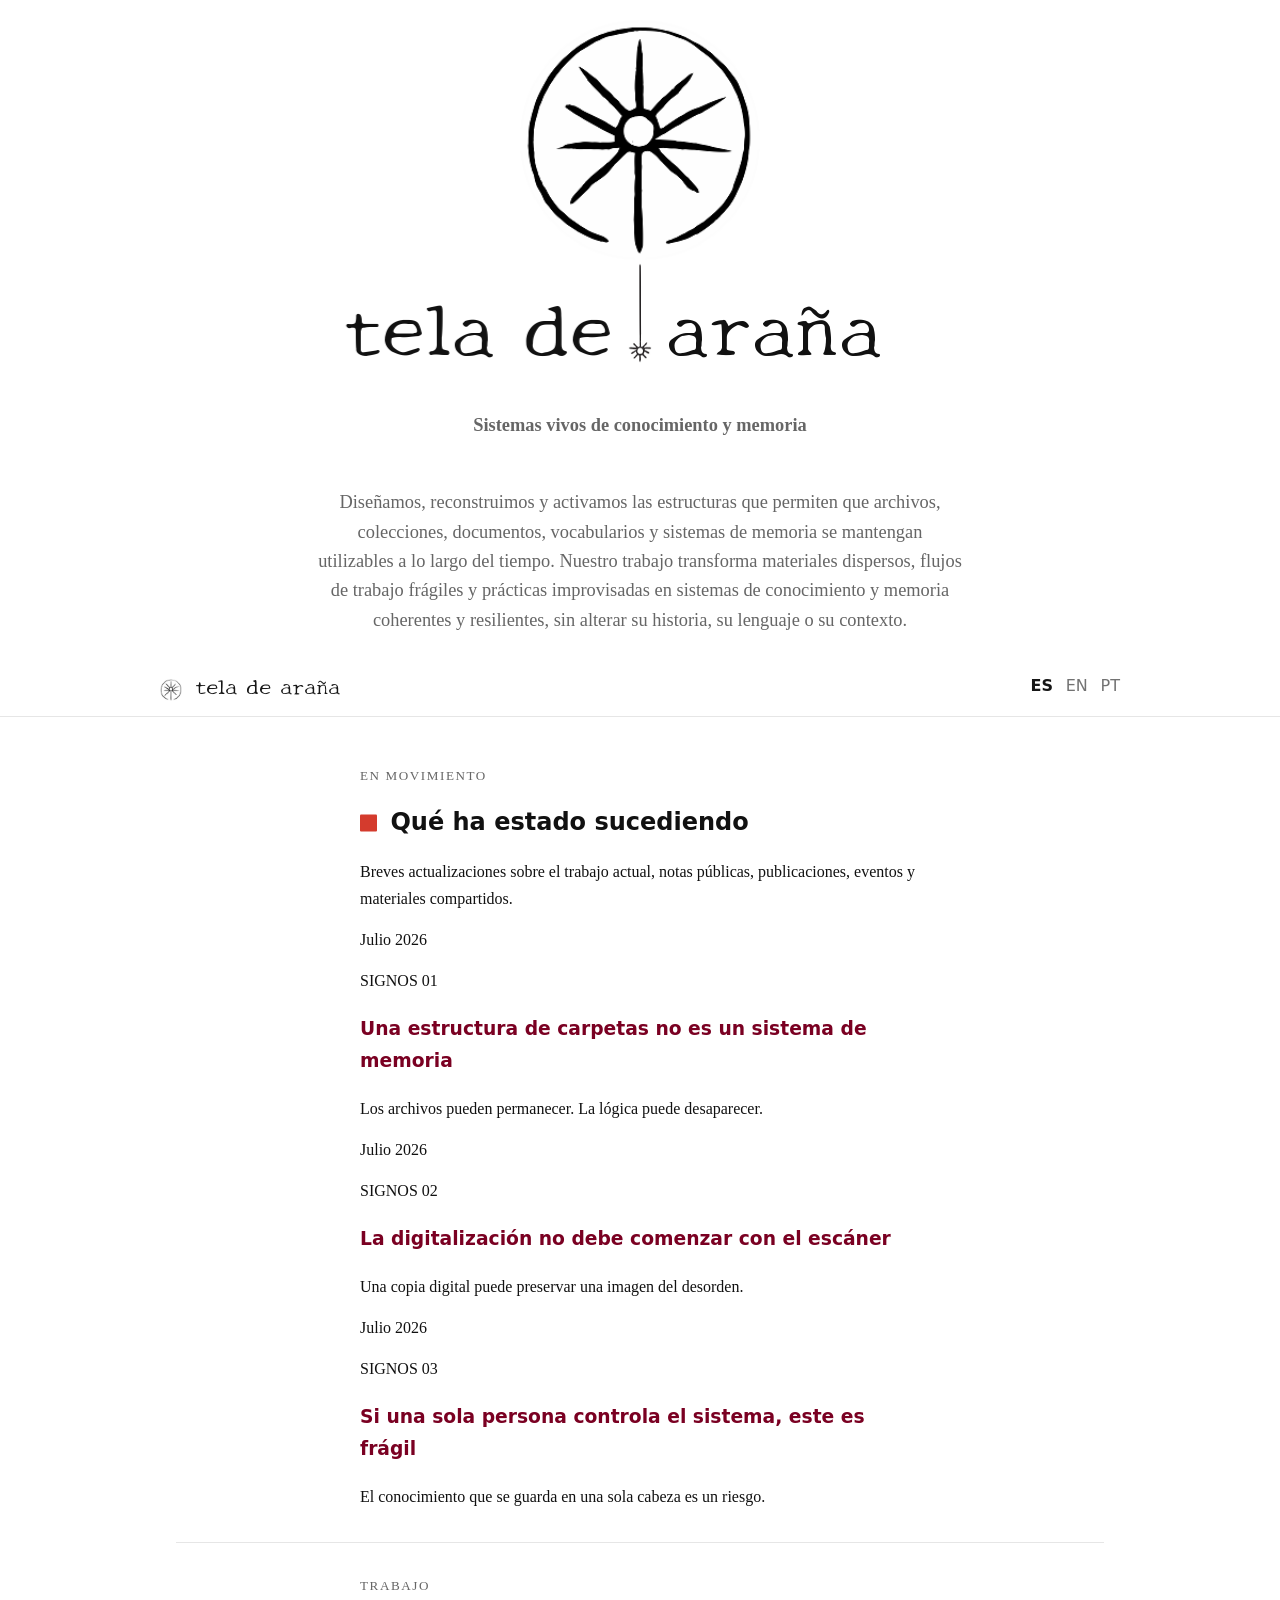
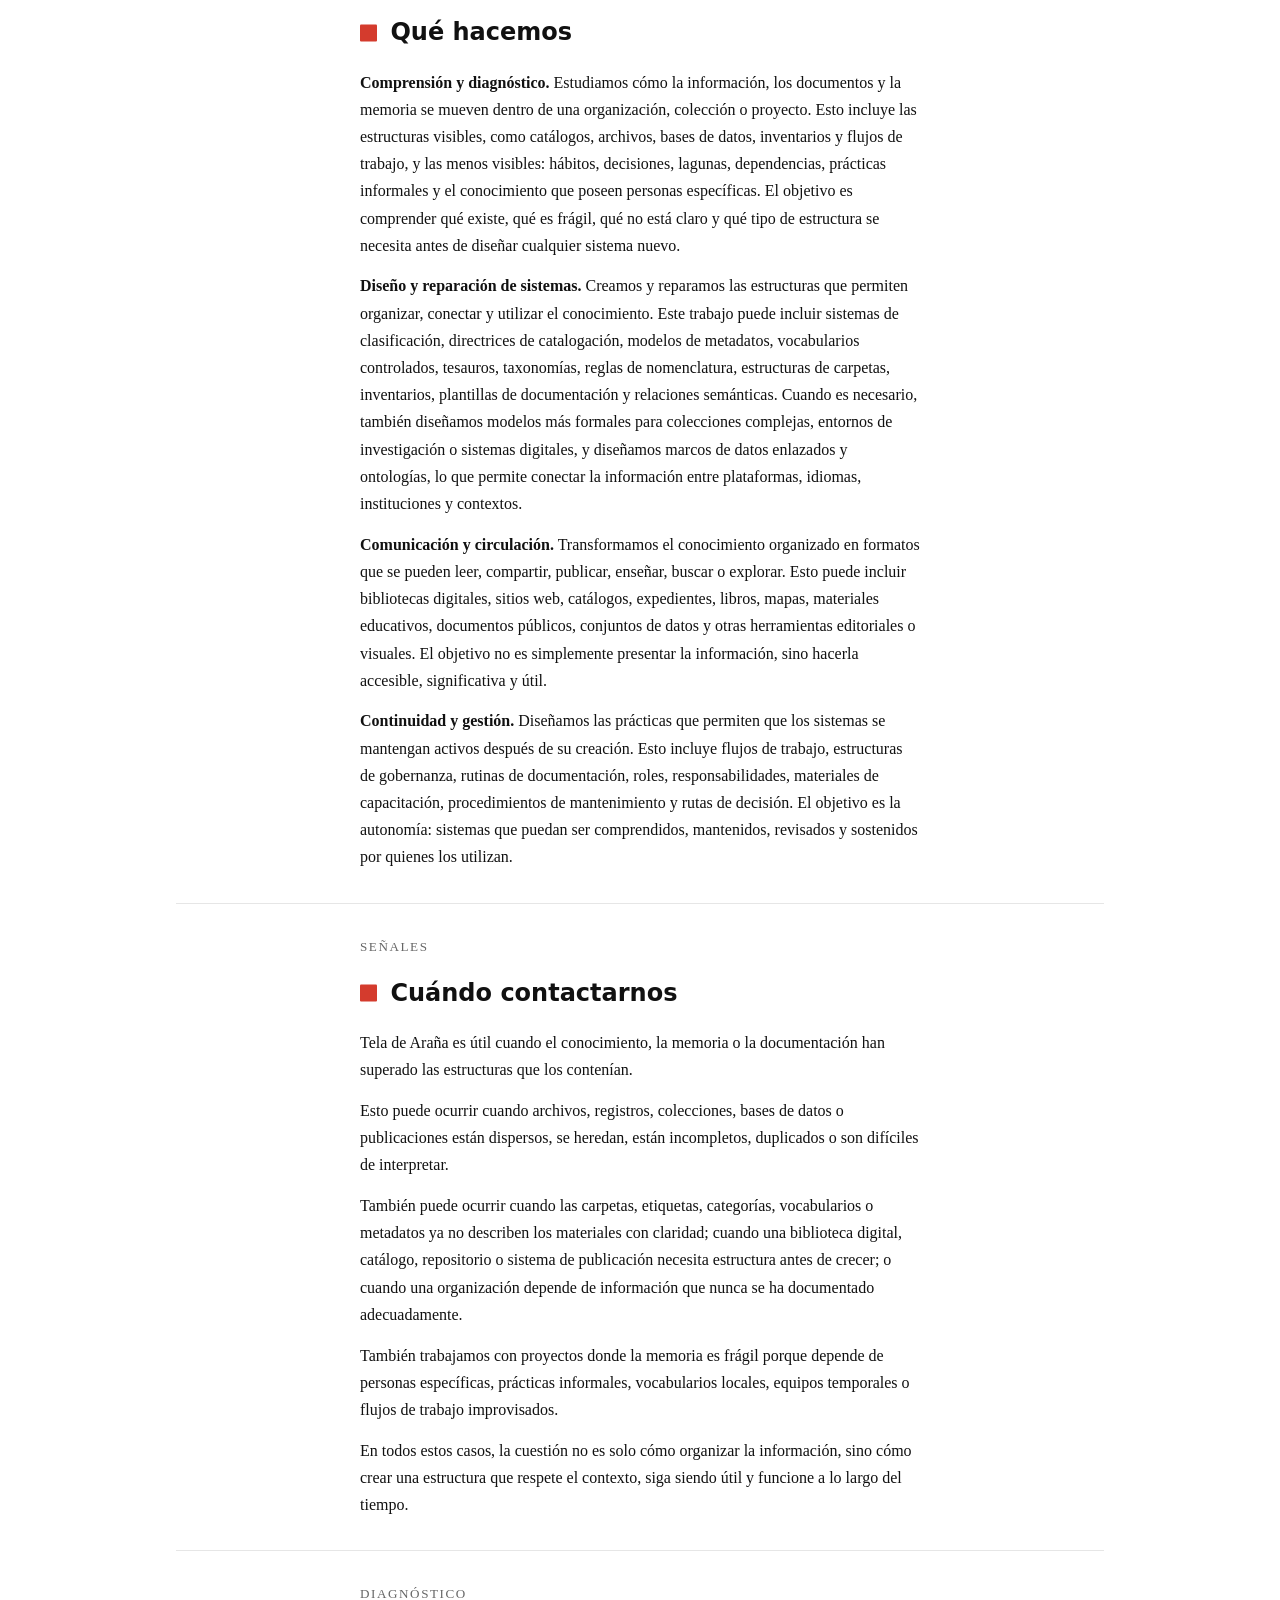
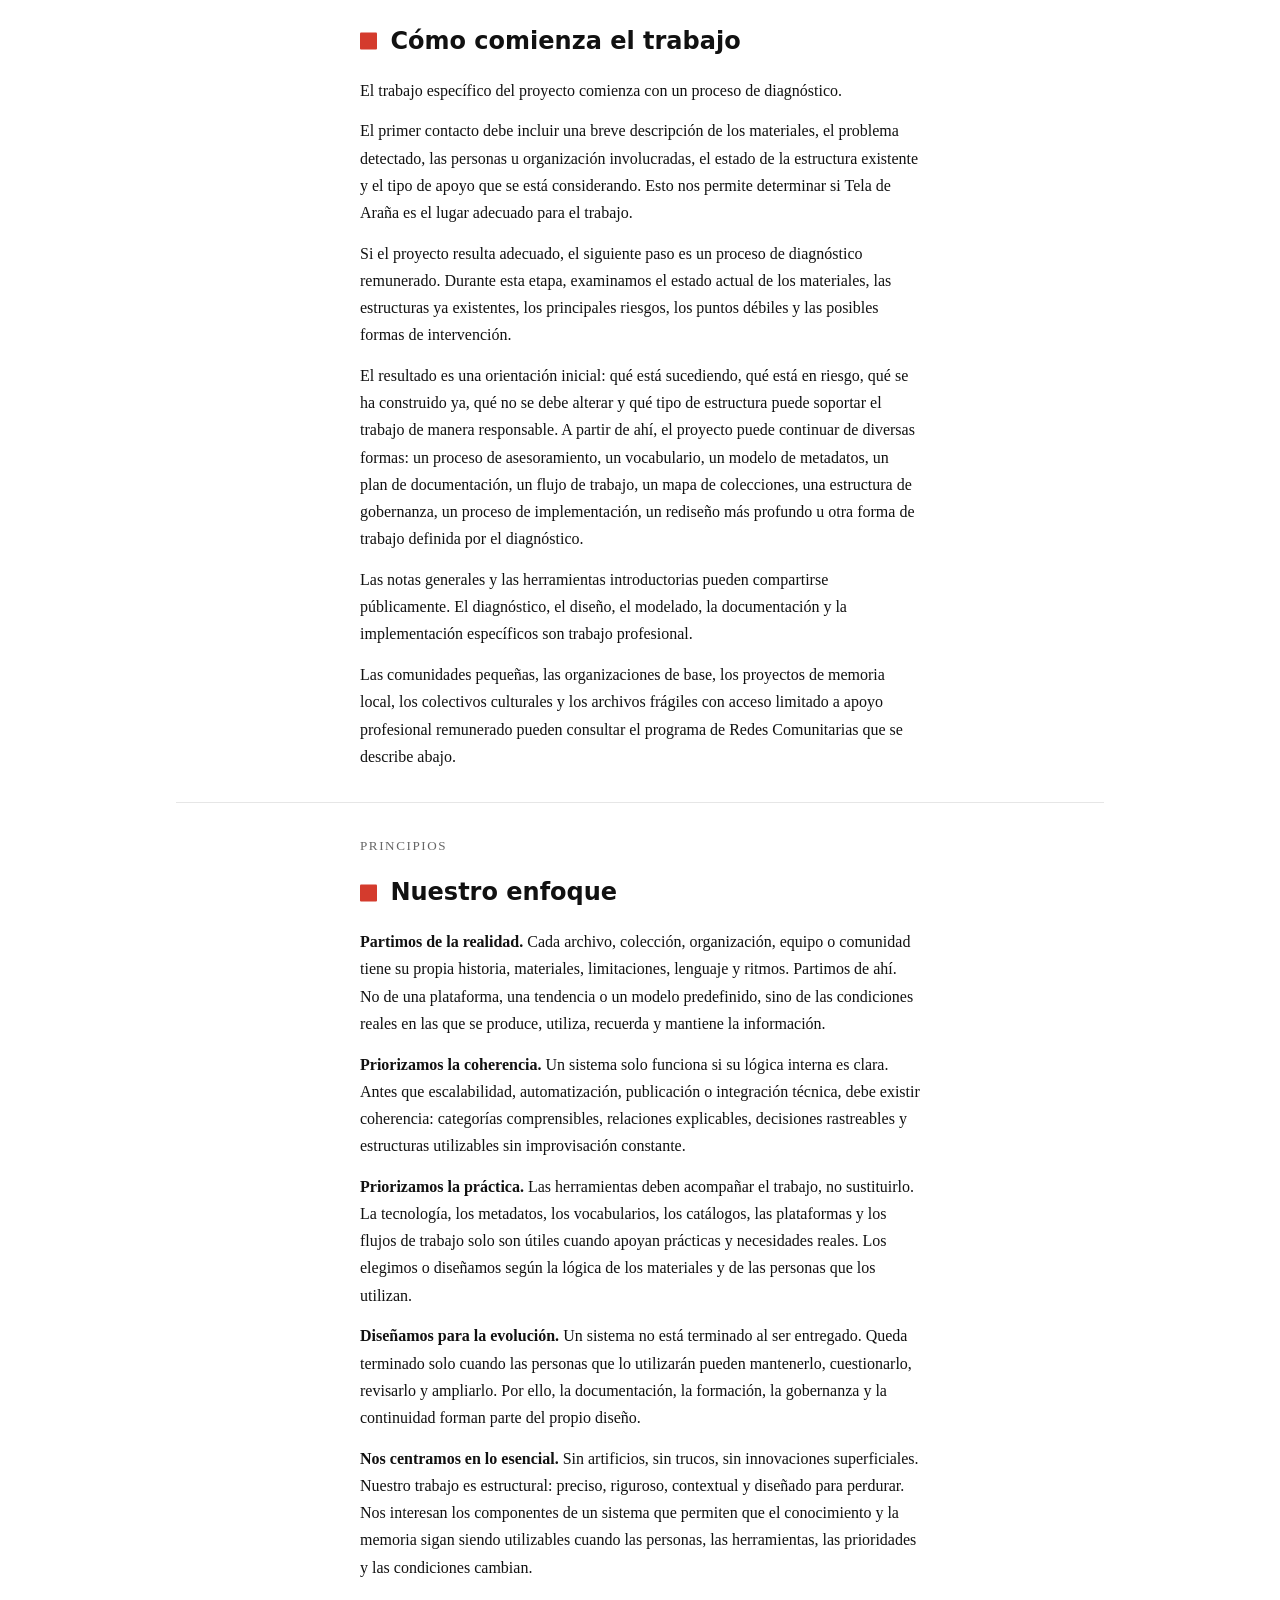
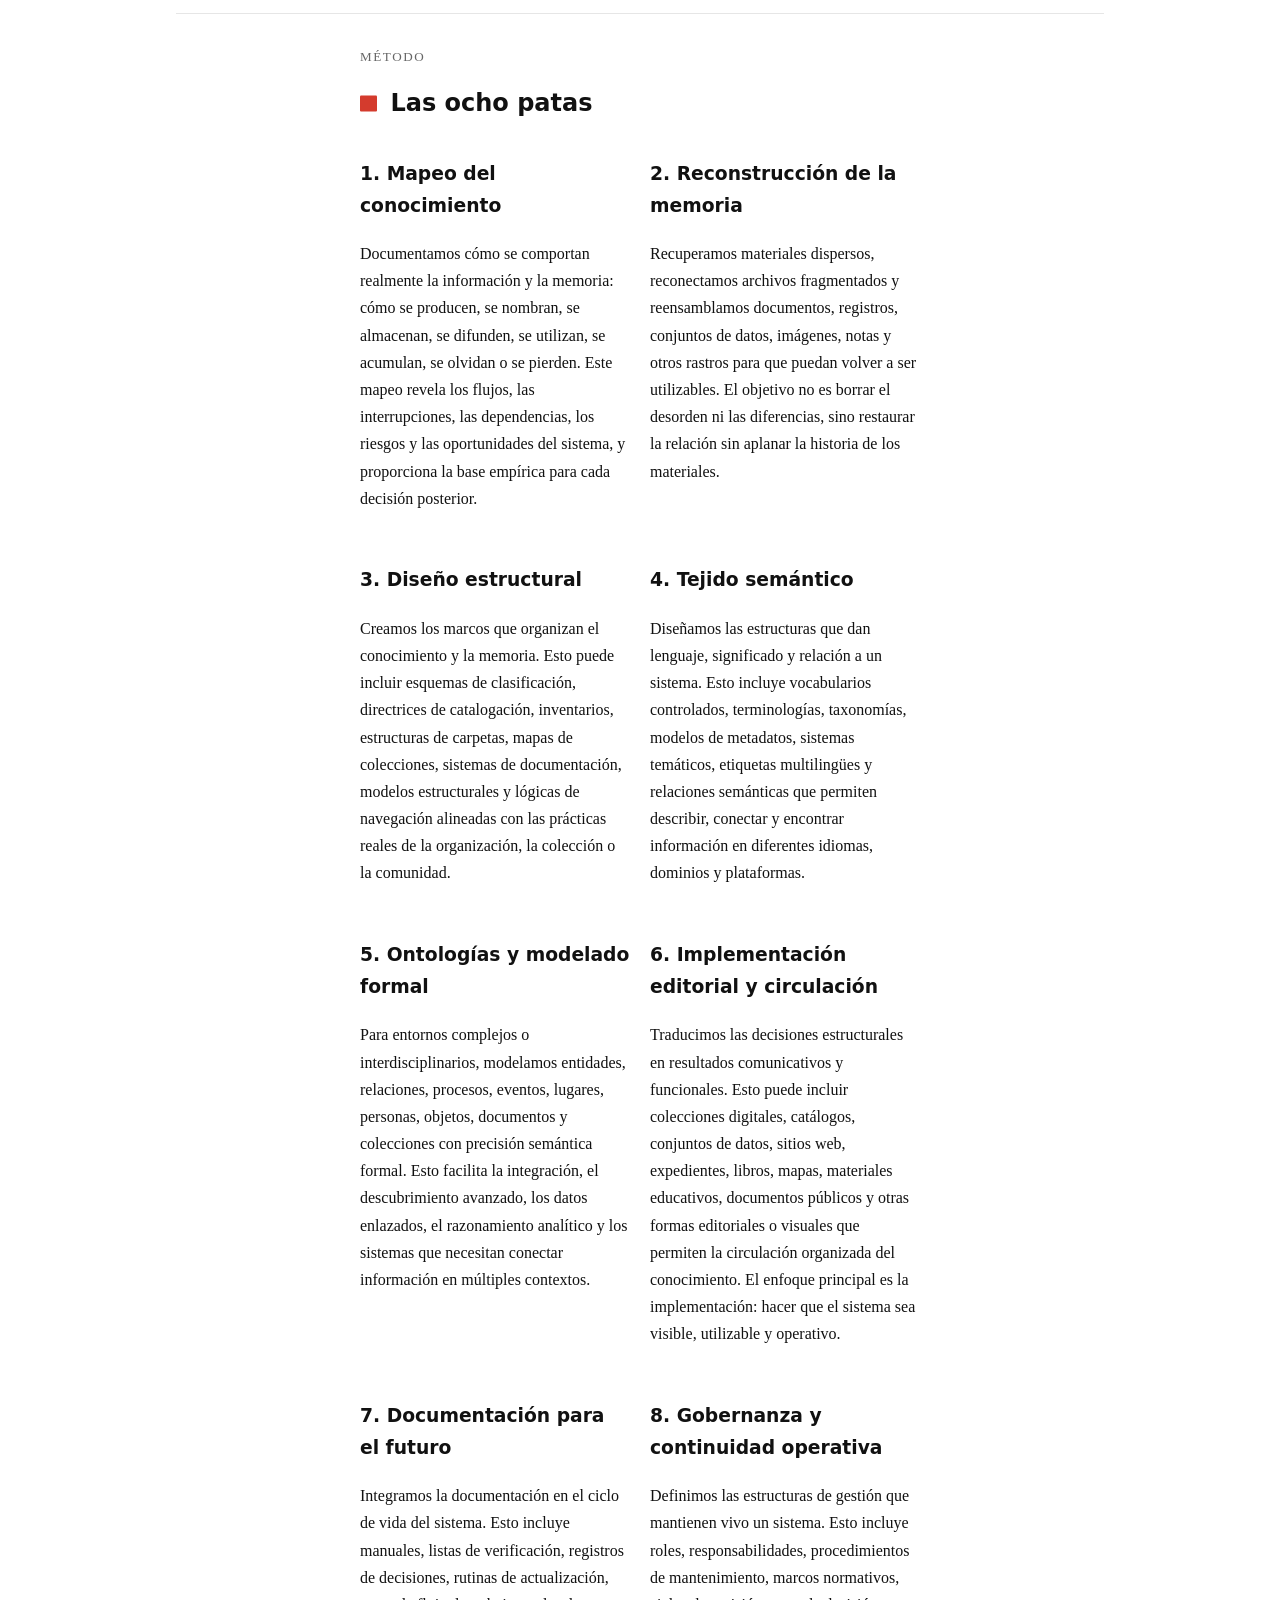
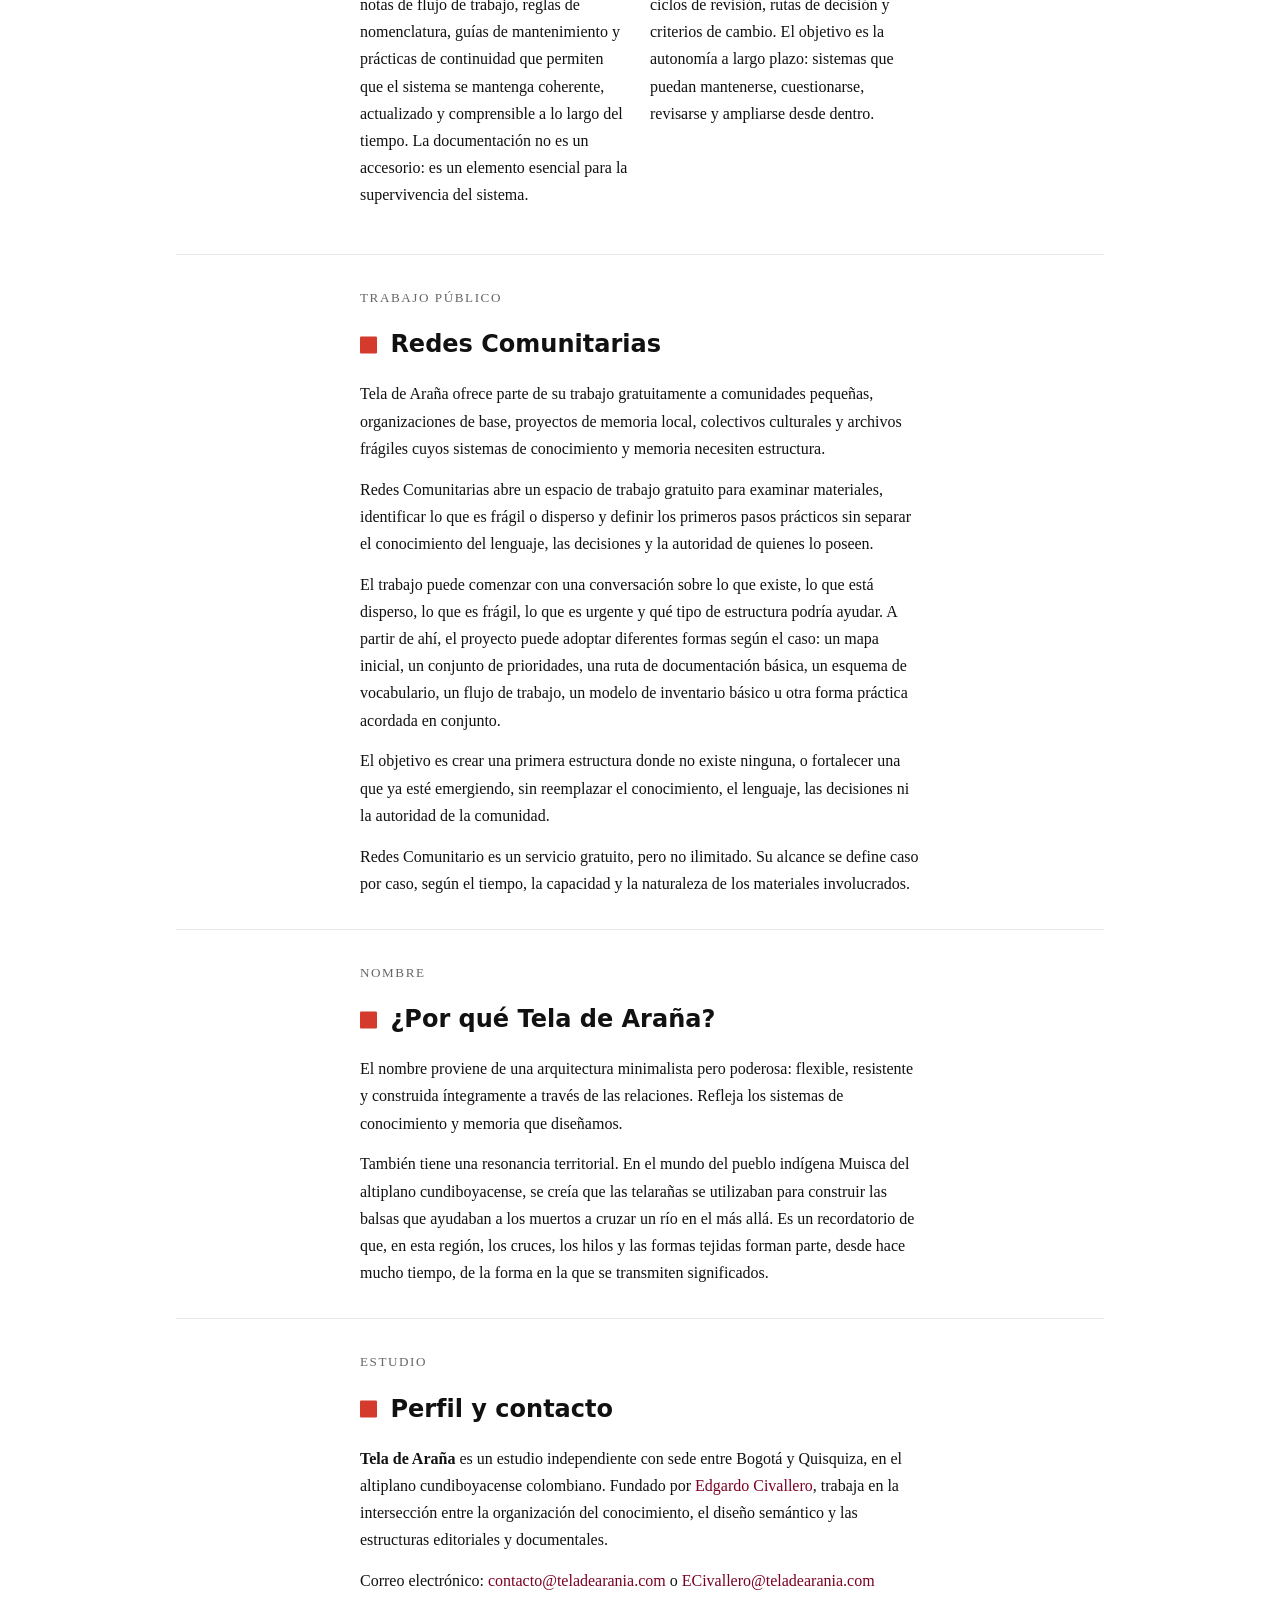
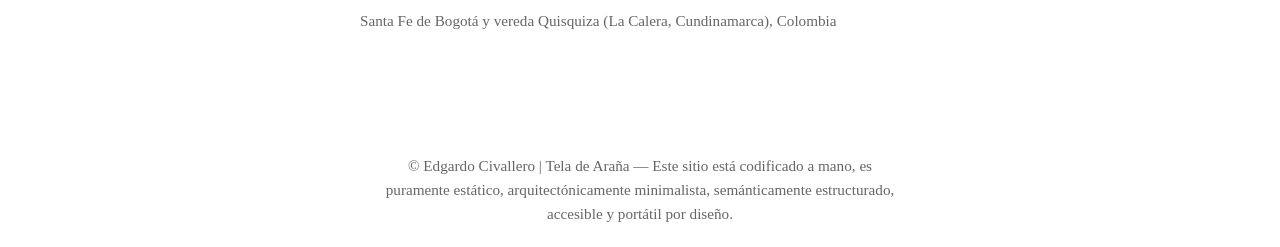
==== commit 9d1a760d: "Add files via upload" ====
--- a/index.html
+++ b/index.html
@@ -70,6 +70,51 @@
 </nav>
 
 <main id="content" role="main">
+
+<section id="in-motion" class="in-motion-wrap" aria-labelledby="h-motion">
+<div class="in-motion">
+<div class="motion-head">
+<div class="kicker">En movimiento</div>
+<h2 id="h-motion">Qué ha estado sucediendo</h2>
+<p>
+Breves actualizaciones sobre el trabajo actual, notas públicas, publicaciones, eventos y materiales compartidos.</p>
+</div>
+
+<div class="motion-list" aria-label="Latest updates">
+<article class="motion-item">
+<time datetime="2026-07-01">Julio 2026</time>
+<p class="motion-type">SIGNOS 01</p>
+<h3>
+<a href="signs-01.html">Una estructura de carpetas no es un sistema de memoria</a>
+</h3>
+<p>
+Los archivos pueden permanecer. La lógica puede desaparecer.</p>
+</article>
+
+<article class="motion-item">
+<time datetime="2026-07-08">Julio 2026</time>
+<p class="motion-type">SIGNOS 02</p>
+<h3>
+<a href="signs-02.html">La digitalización no debe comenzar con el escáner</a>
+</h3>
+<p>
+Una copia digital puede preservar una imagen del desorden.</p>
+</article>
+
+<article class="motion-item">
+<time datetime="2026-07-15">Julio 2026</time>
+<p class="motion-type">SIGNOS 03</p>
+<h3>
+<a href="signs-03.html">Si una sola persona controla el sistema, este es frágil</a>
+</h3>
+<p>
+El conocimiento que se guarda en una sola cabeza es un riesgo.</p>
+</article>
+</div>
+</div>
+</section>
+
+<hr>
 
 <section id="trabajo" aria-labelledby="h-trabajo">
 <div class="kicker">Trabajo</div>
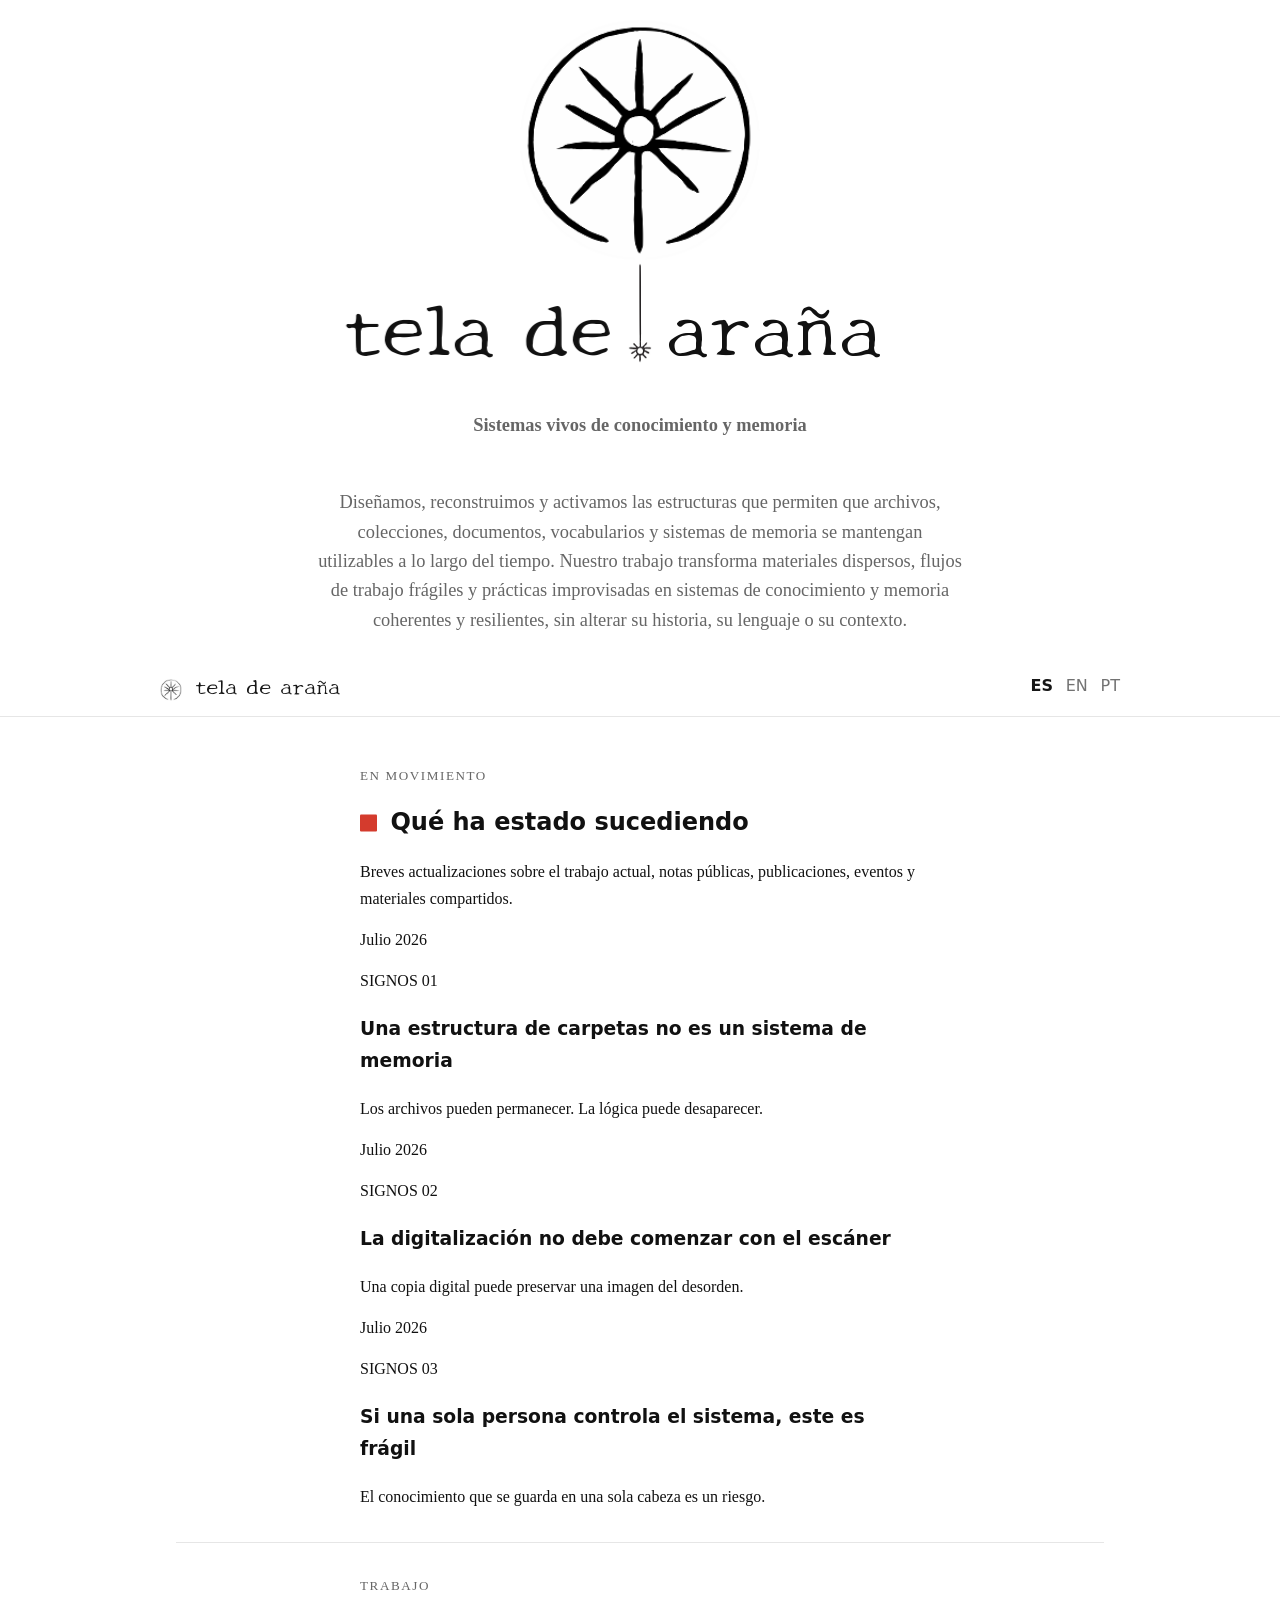
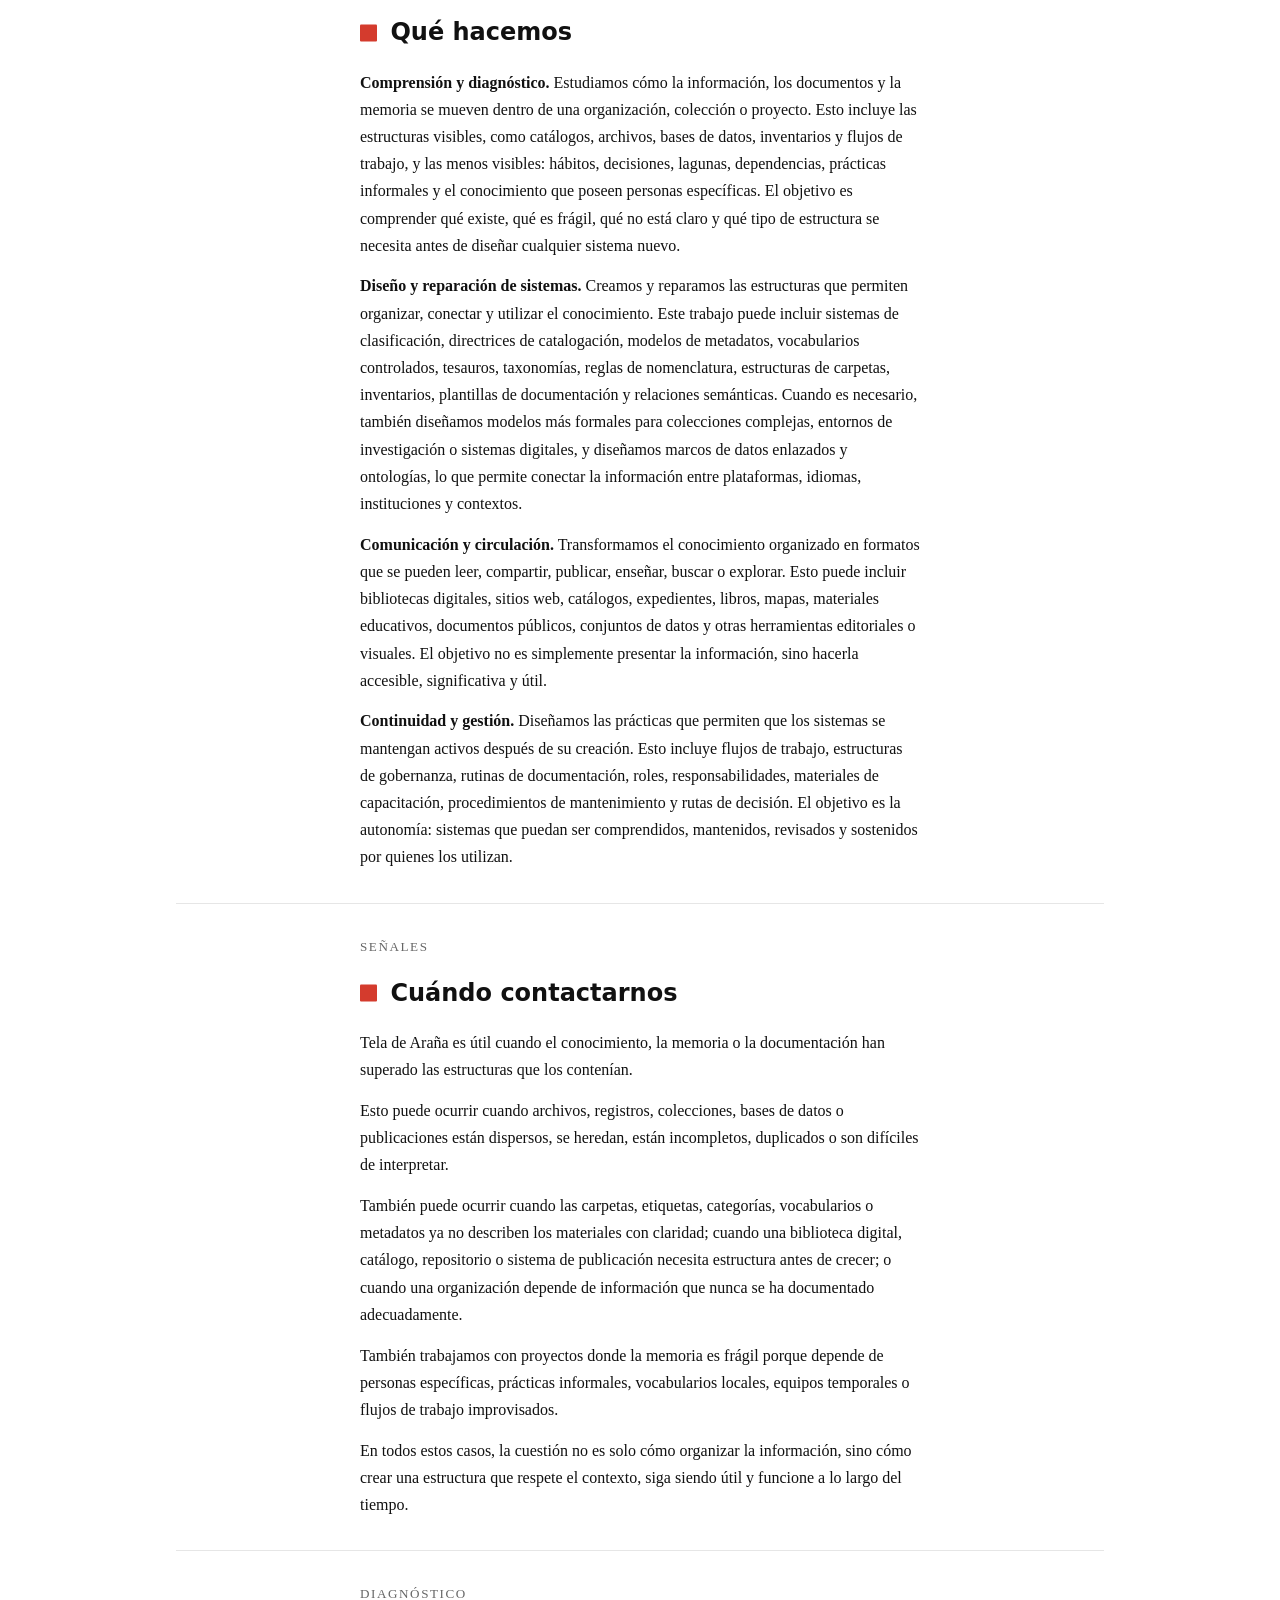
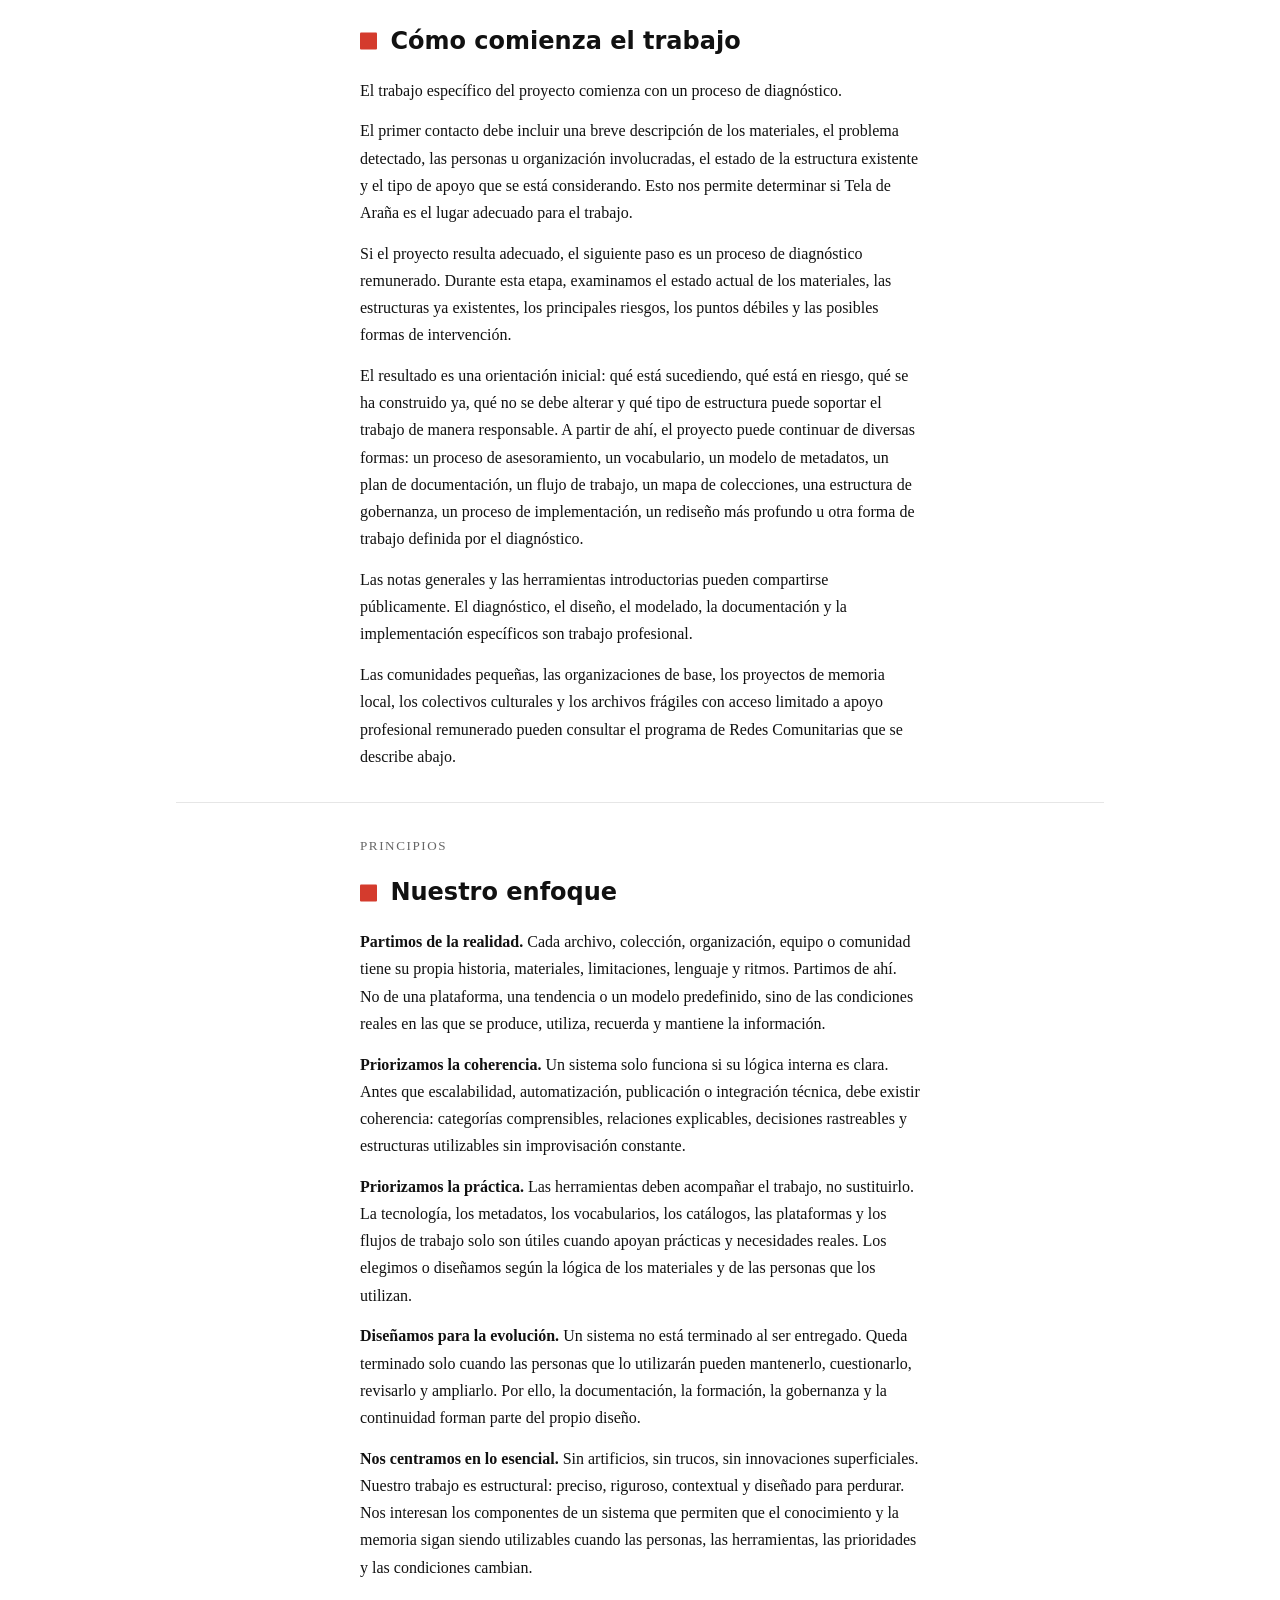
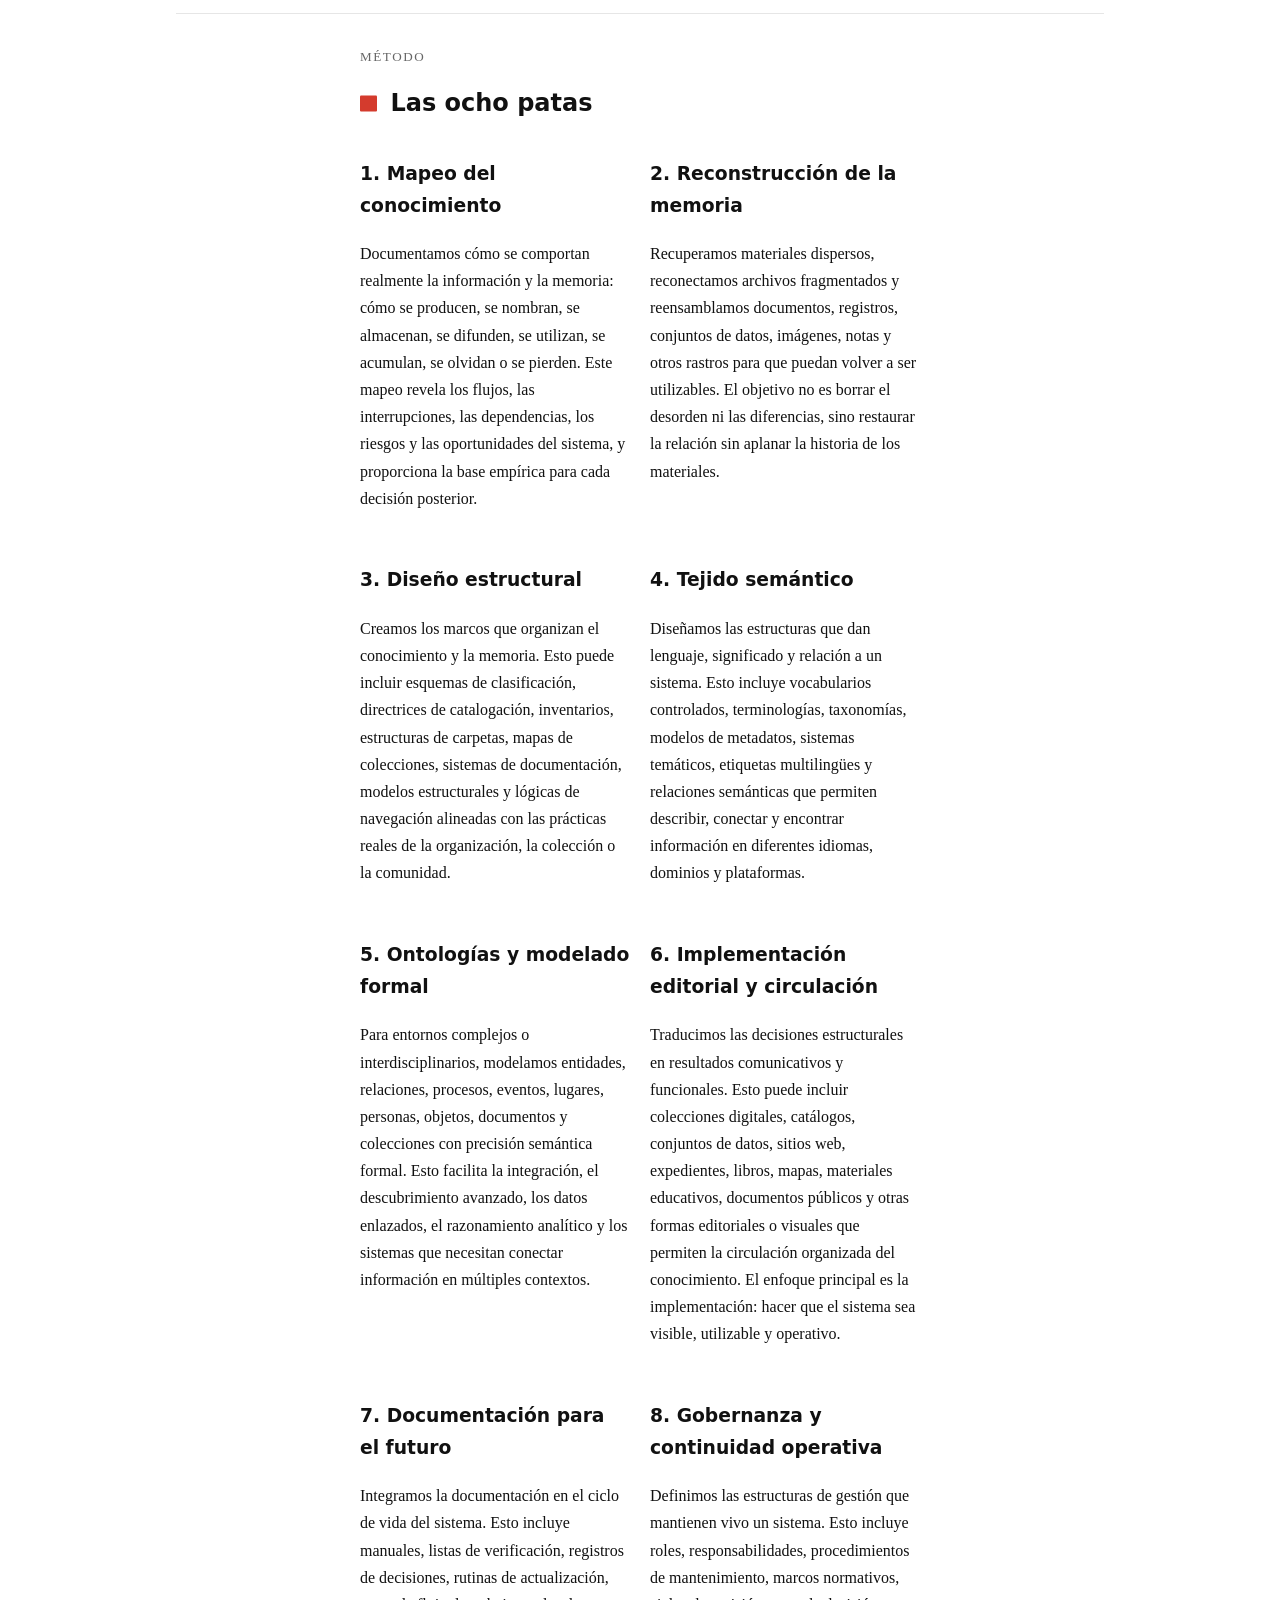
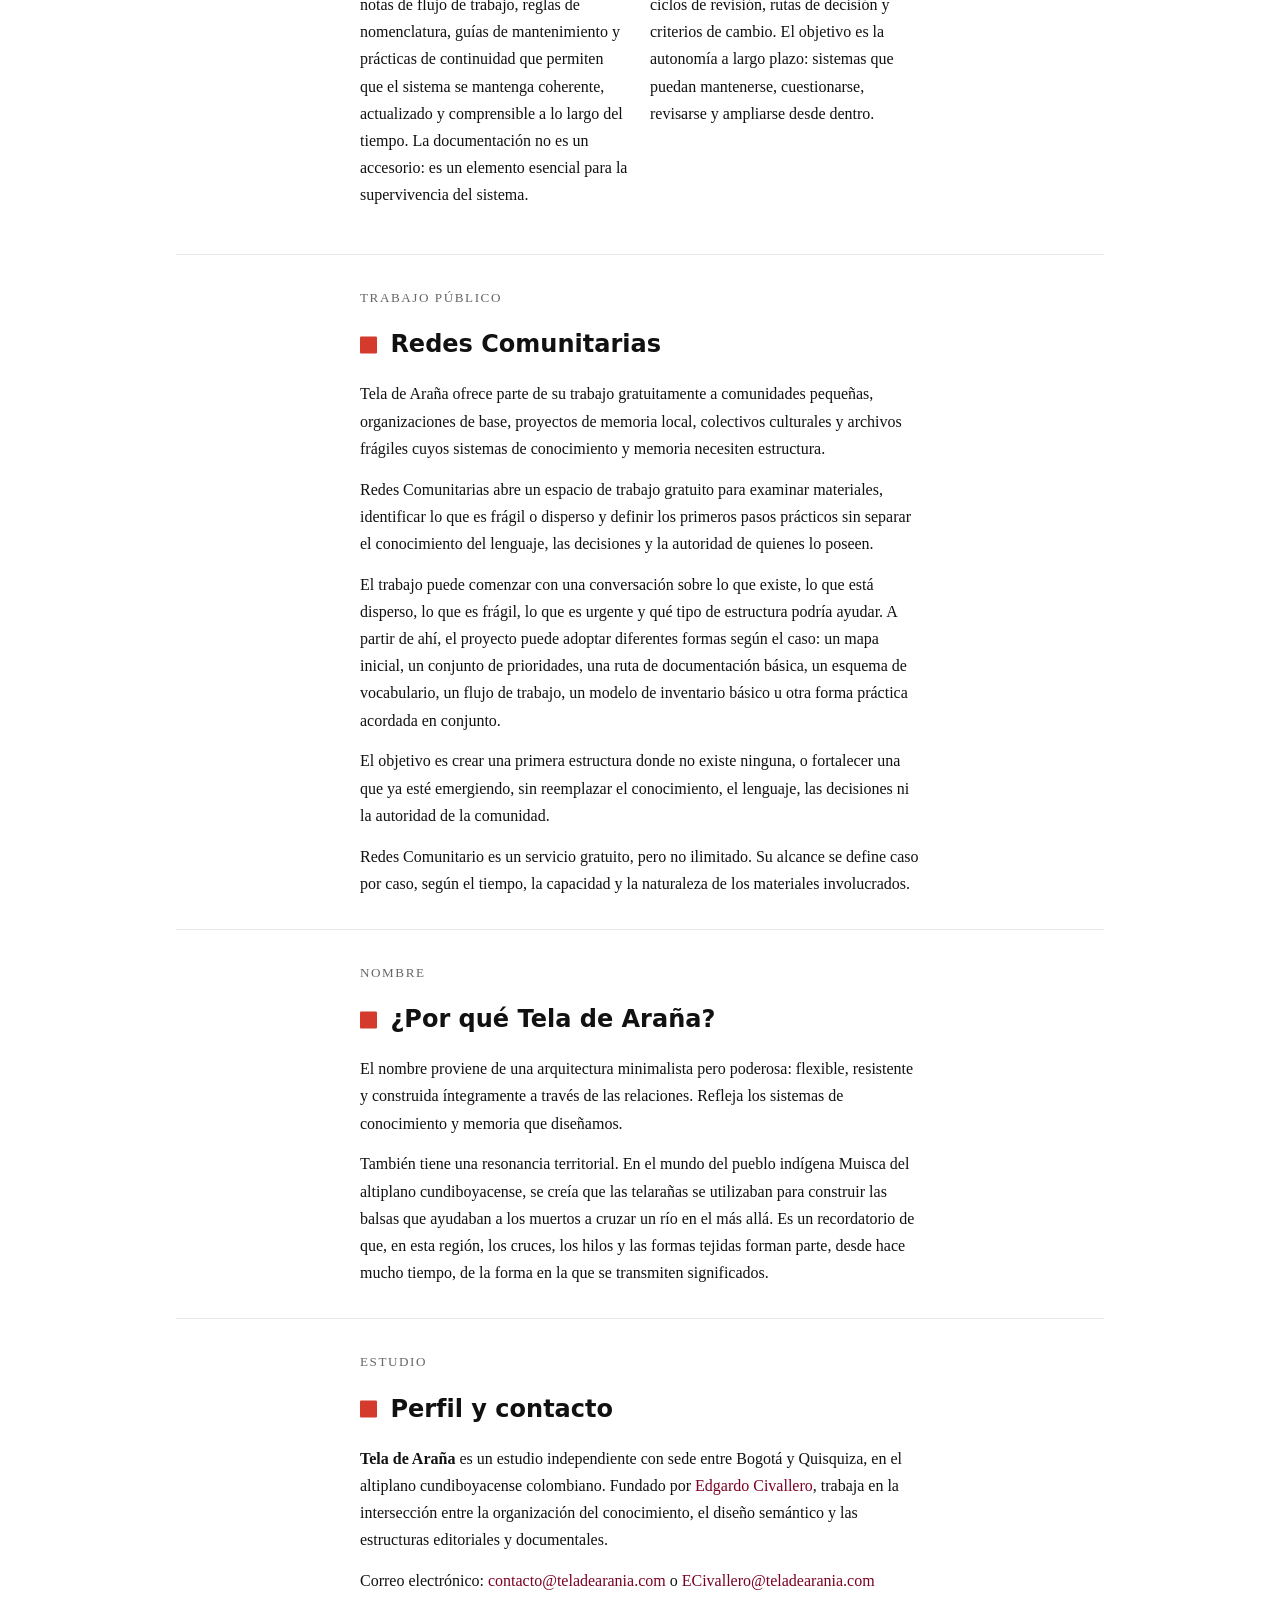
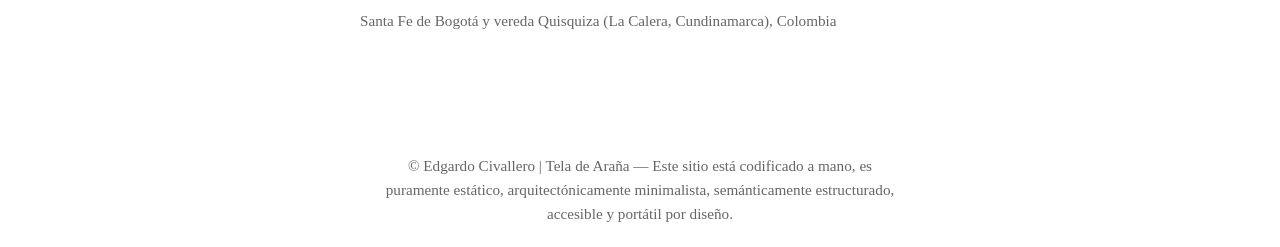
==== commit d57cd5d1: "Add files via upload" ====
--- a/index.html
+++ b/index.html
@@ -85,8 +85,7 @@
 <time datetime="2026-07-01">Julio 2026</time>
 <p class="motion-type">SIGNOS 01</p>
 <h3>
-<a href="signs-01.html">Una estructura de carpetas no es un sistema de memoria</a>
-</h3>
+Una estructura de carpetas no es un sistema de memoria</h3>
 <p>
 Los archivos pueden permanecer. La lógica puede desaparecer.</p>
 </article>
@@ -95,8 +94,7 @@
 <time datetime="2026-07-08">Julio 2026</time>
 <p class="motion-type">SIGNOS 02</p>
 <h3>
-<a href="signs-02.html">La digitalización no debe comenzar con el escáner</a>
-</h3>
+La digitalización no debe comenzar con el escáner</h3>
 <p>
 Una copia digital puede preservar una imagen del desorden.</p>
 </article>
@@ -105,8 +103,7 @@
 <time datetime="2026-07-15">Julio 2026</time>
 <p class="motion-type">SIGNOS 03</p>
 <h3>
-<a href="signs-03.html">Si una sola persona controla el sistema, este es frágil</a>
-</h3>
+Si una sola persona controla el sistema, este es frágil</h3>
 <p>
 El conocimiento que se guarda en una sola cabeza es un riesgo.</p>
 </article>
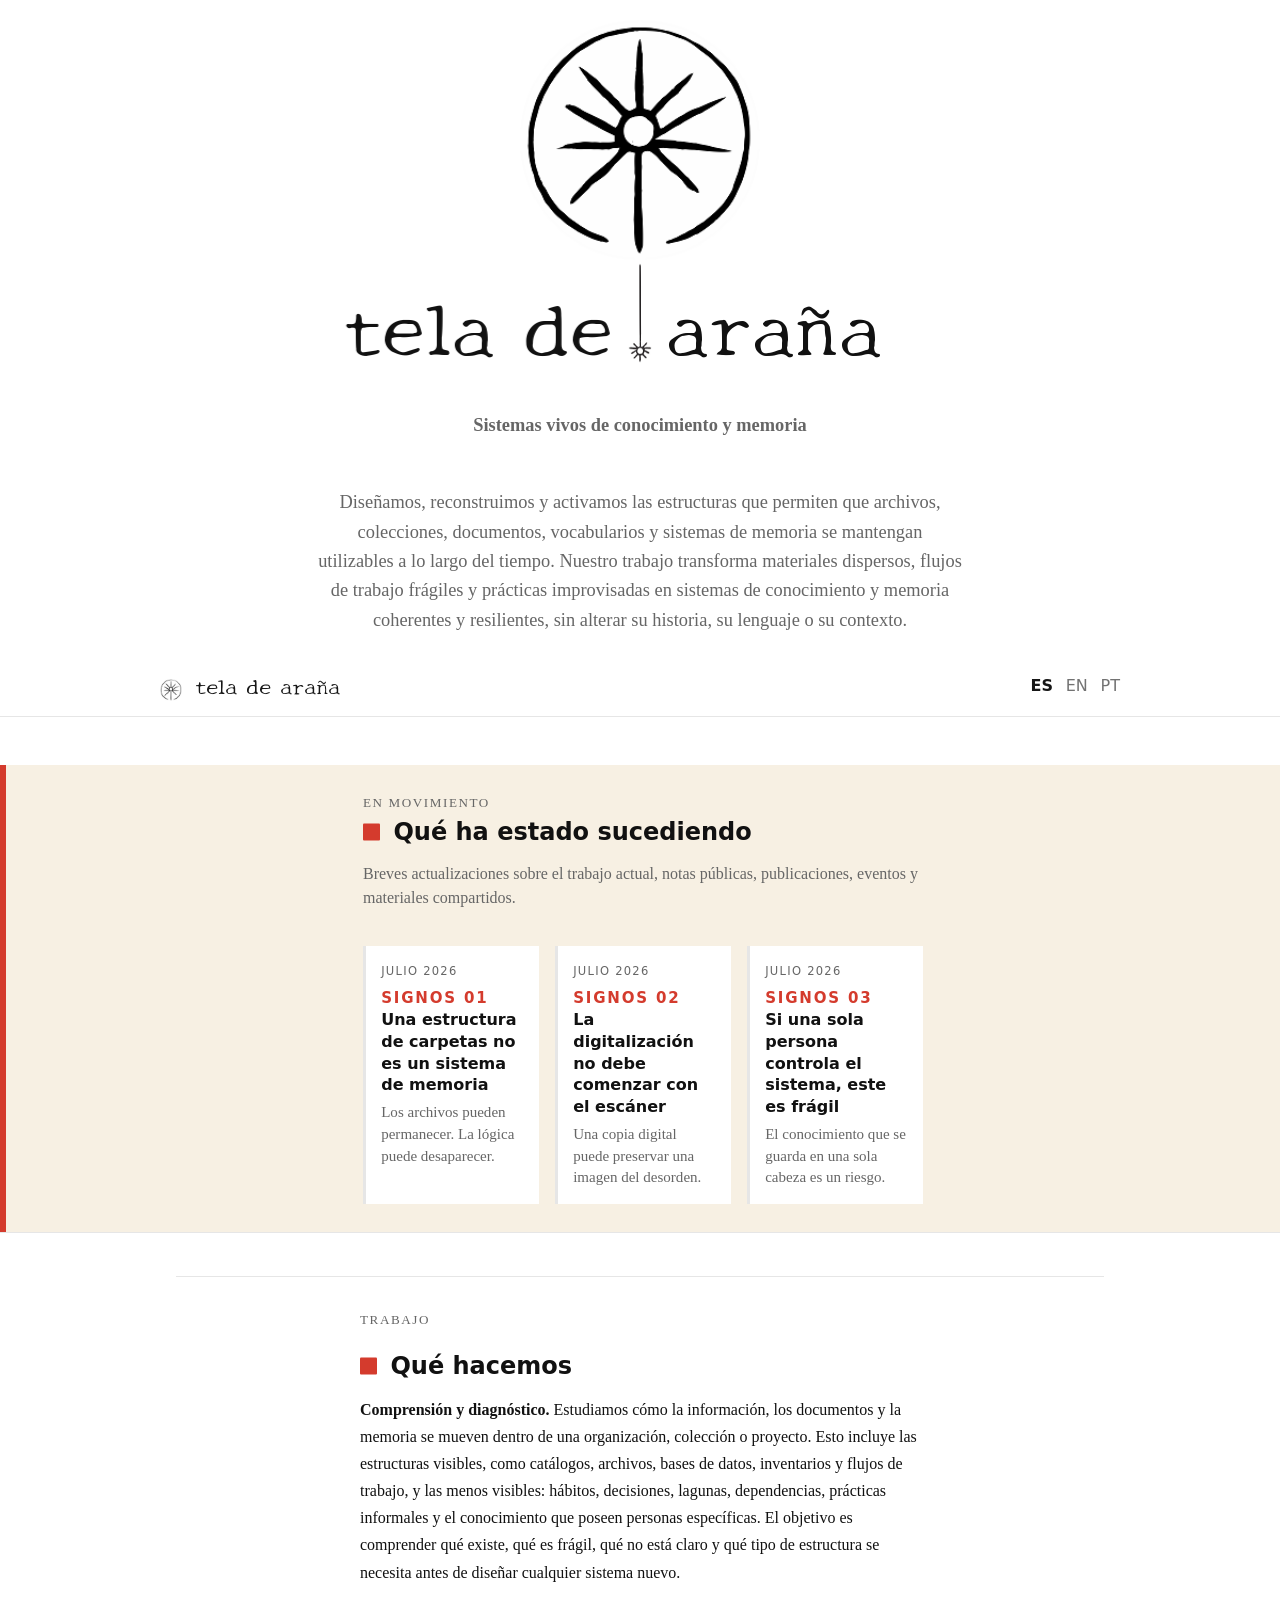
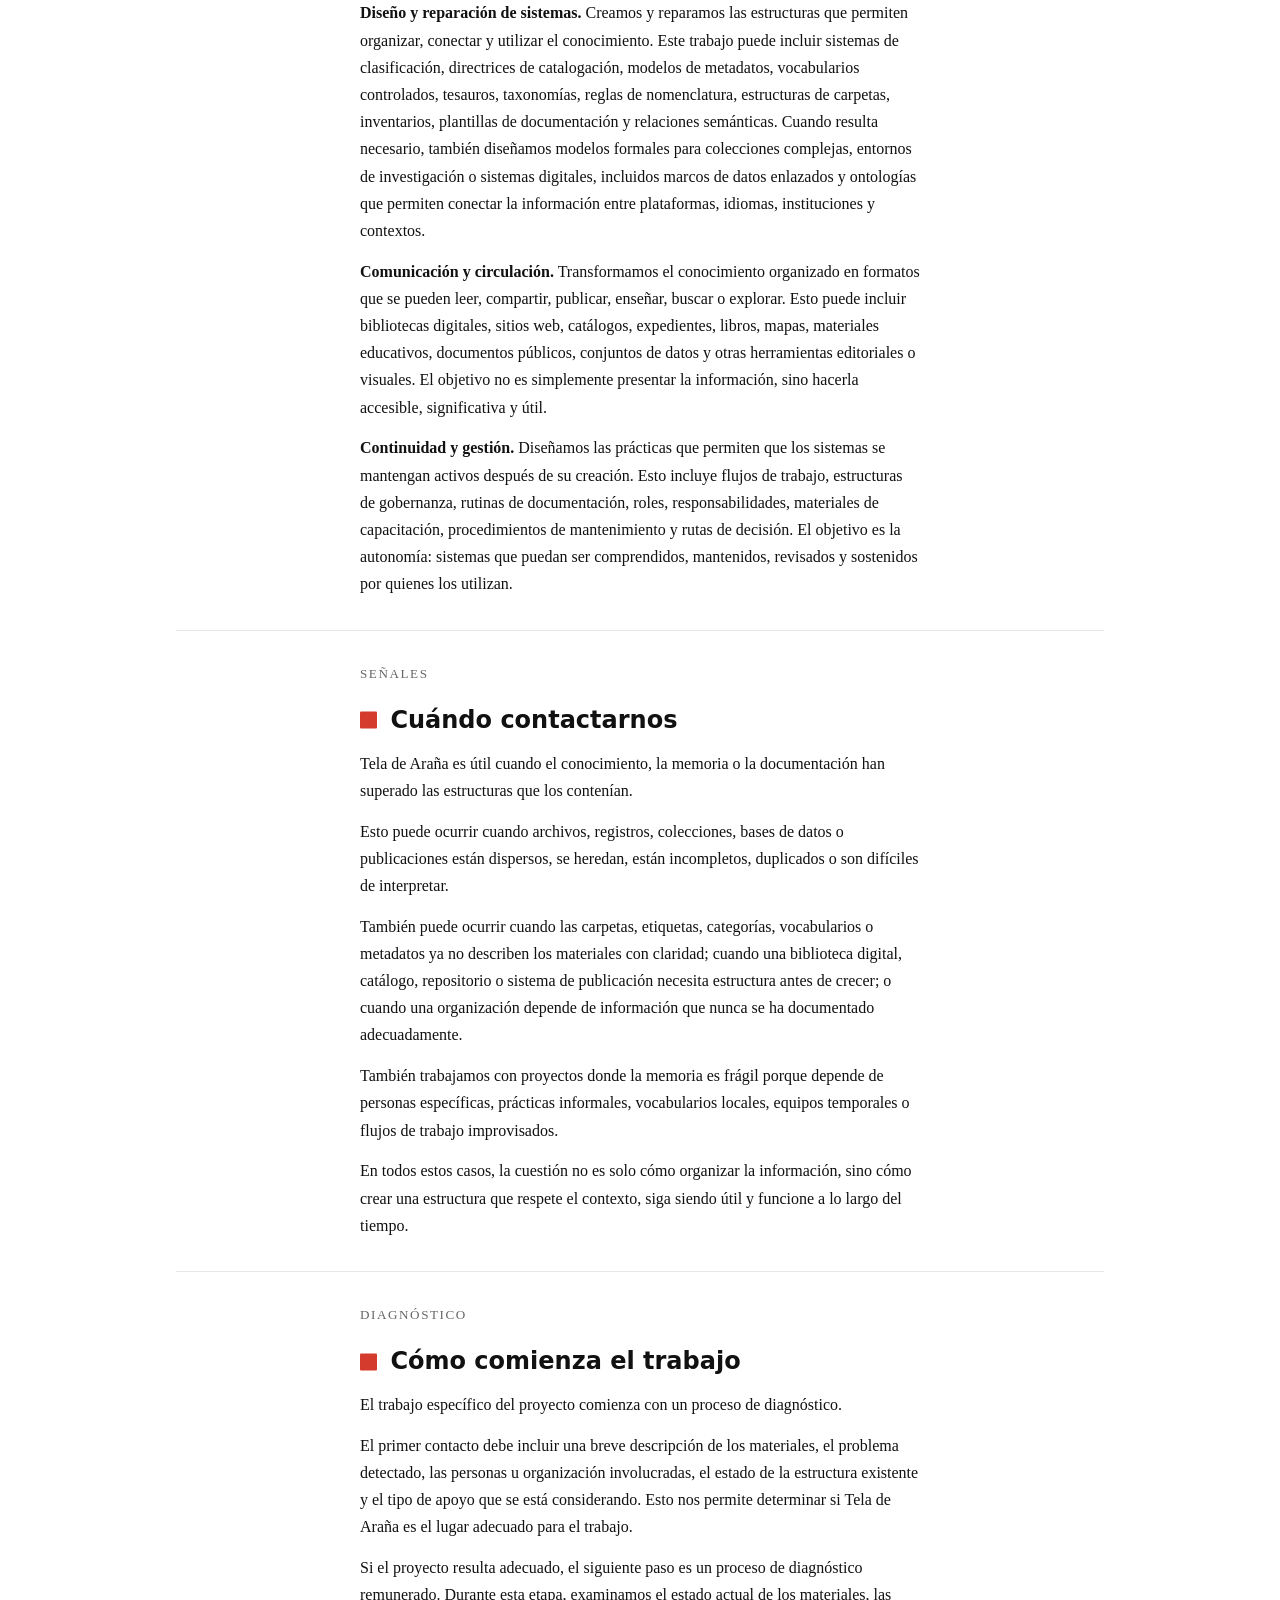
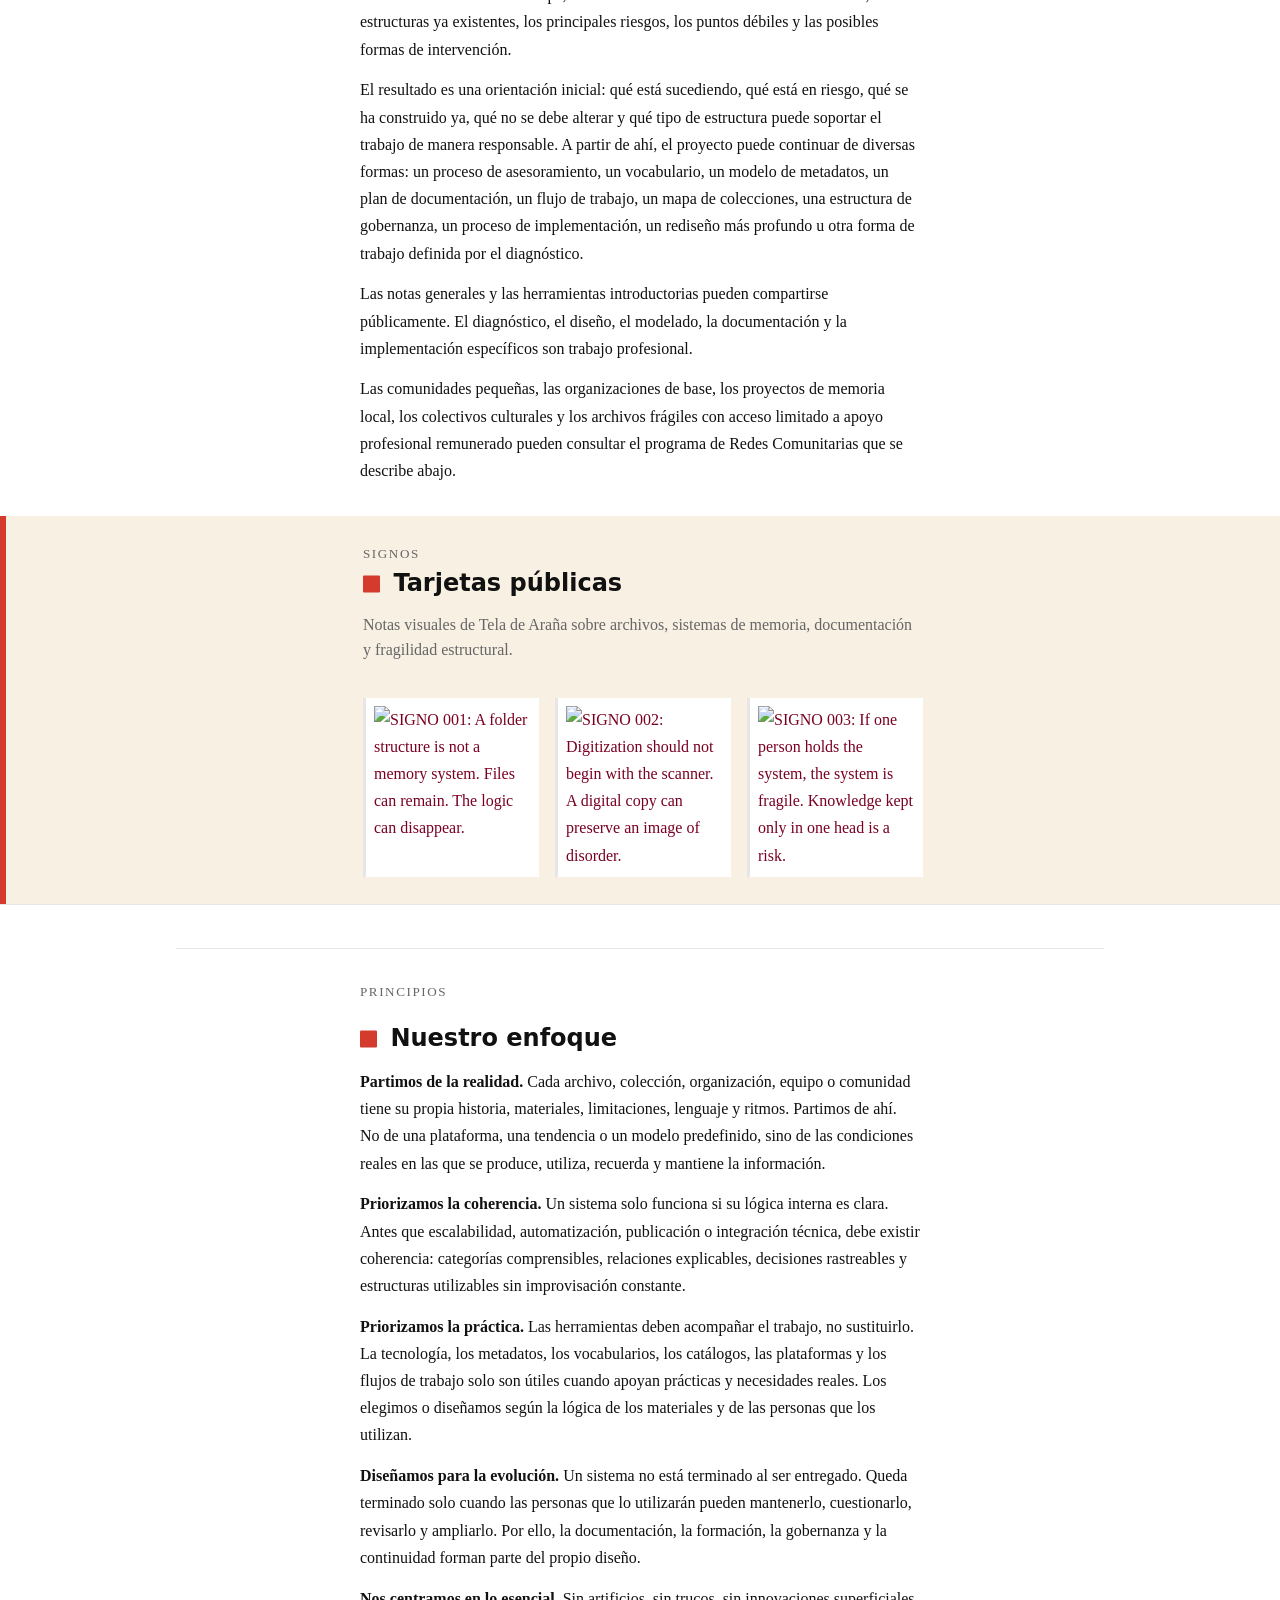
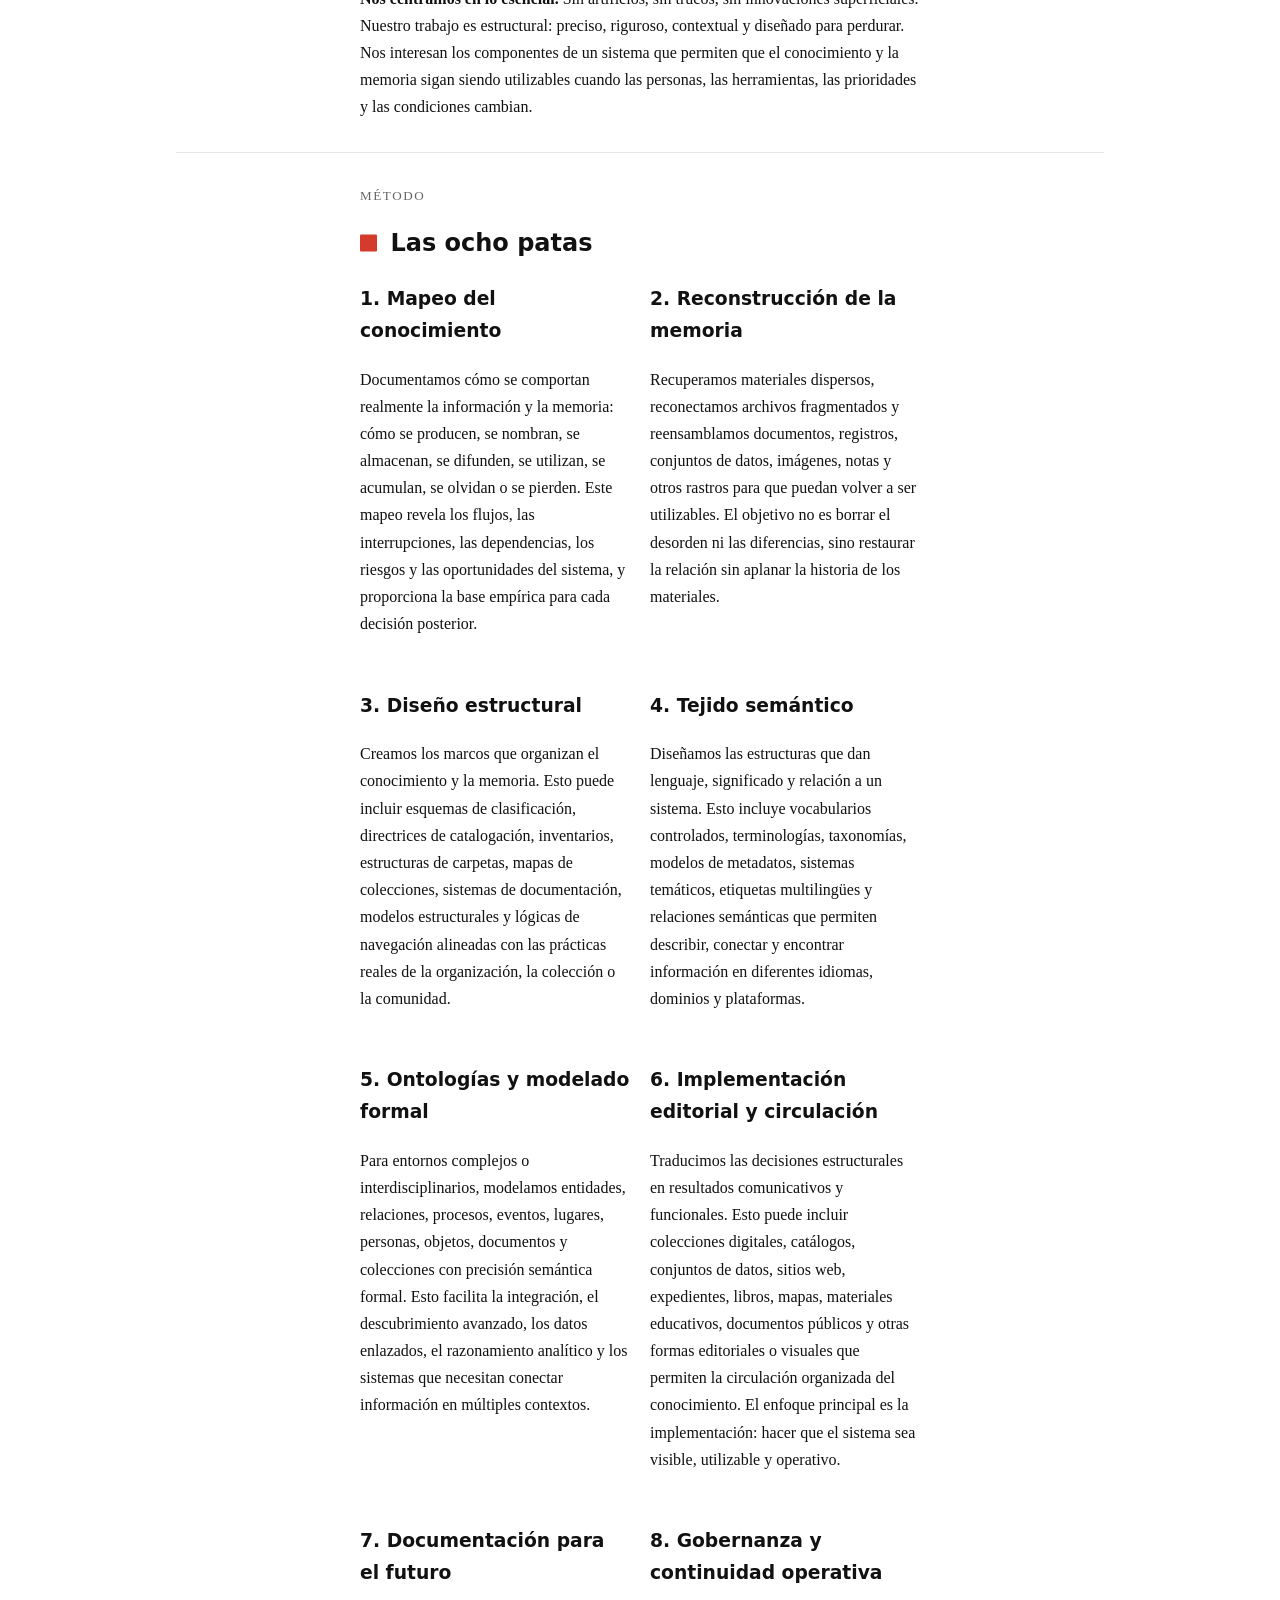
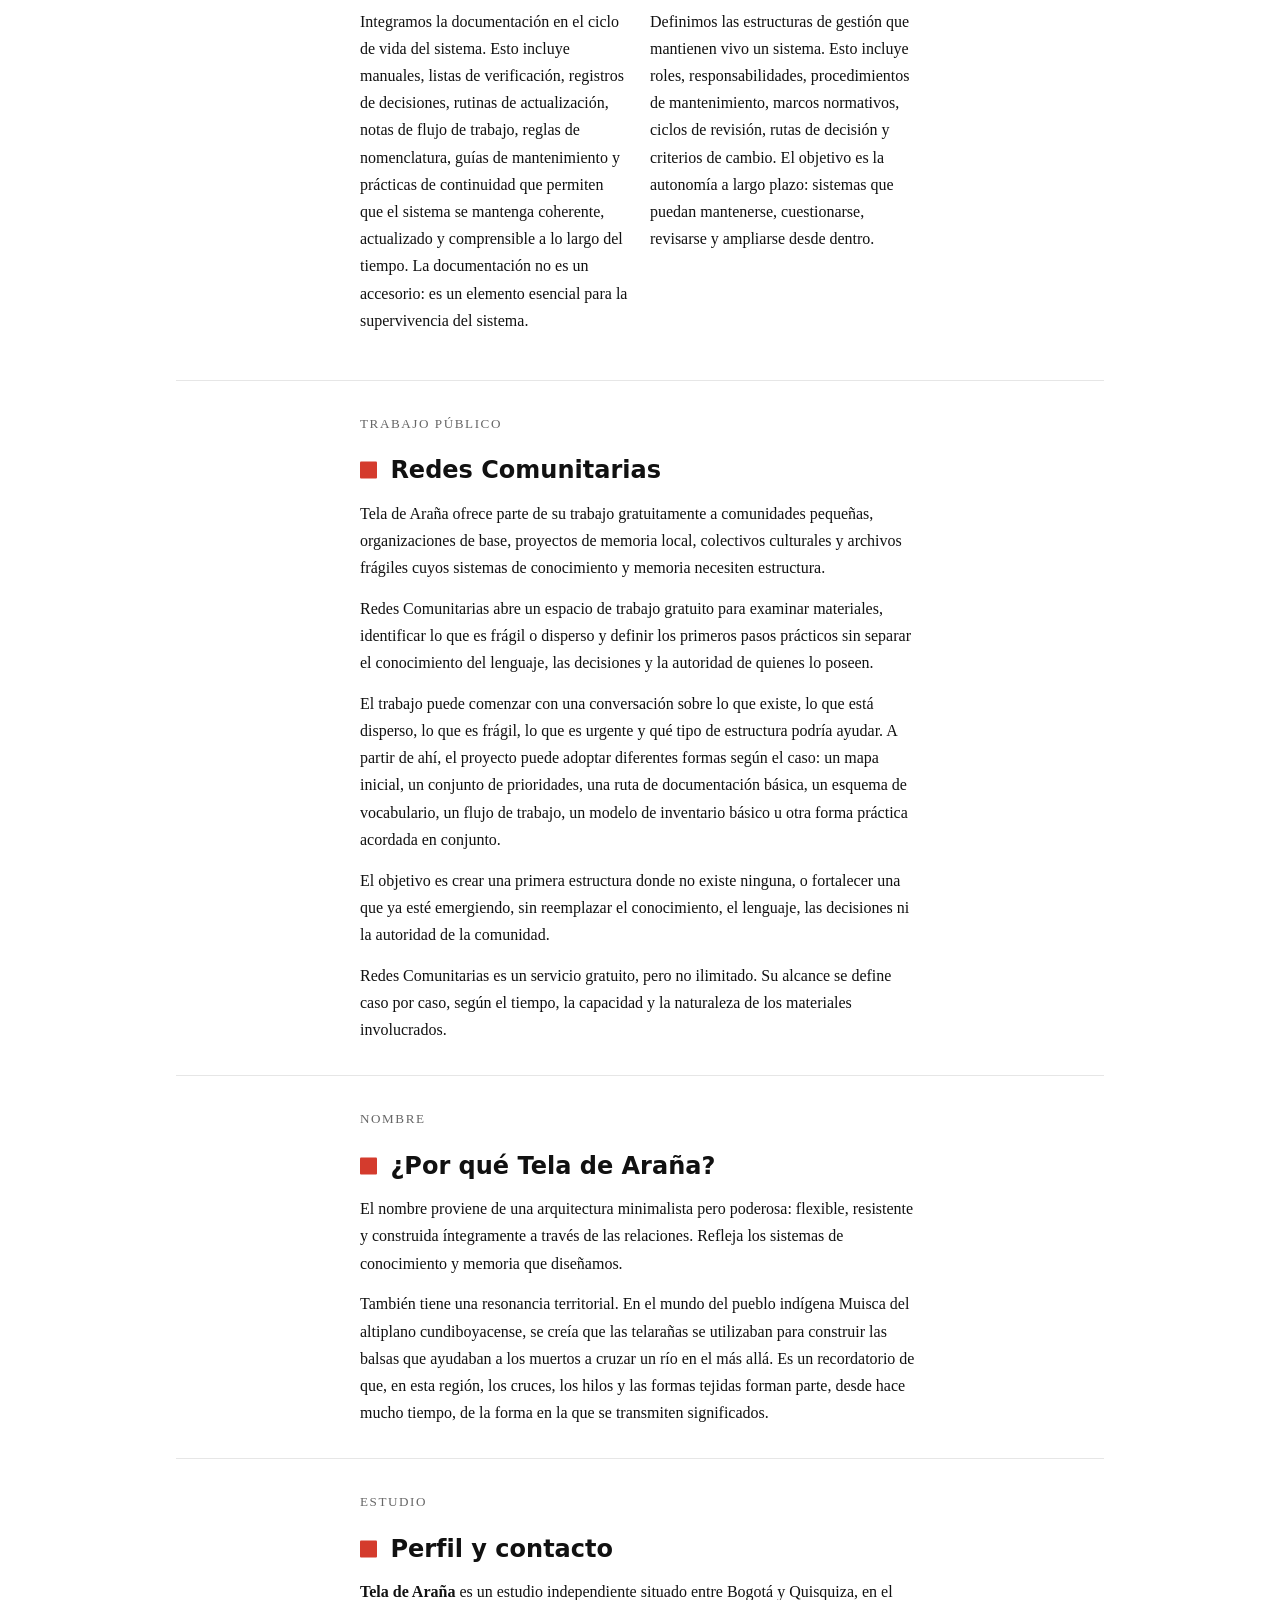
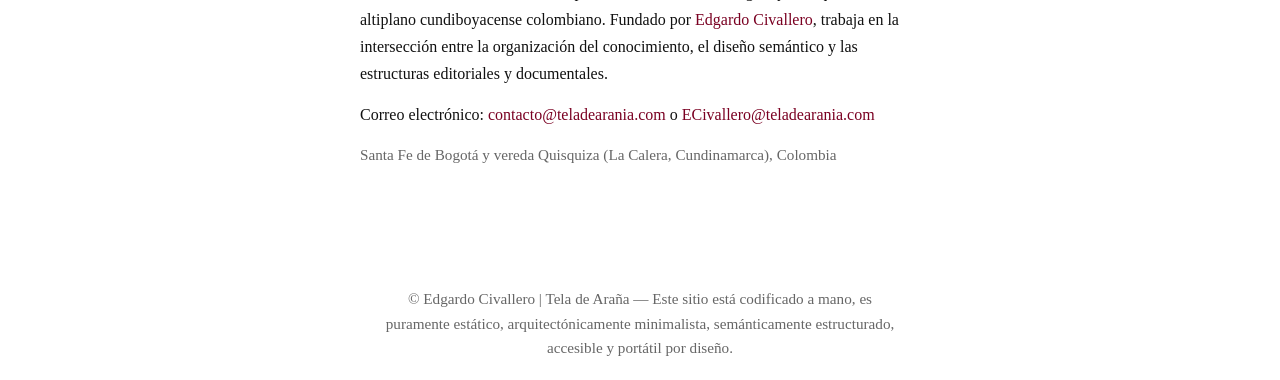
==== commit de07ba65: "Add files via upload" ====
--- a/index.html
+++ b/index.html
@@ -4,7 +4,7 @@
 
 <head>
 
-<title>Tela de Araña | Sistemas vivos de conocimiento y memoria | Por Edgardo Civallero</title>
+<title>Tela de Araña | Sistemas vivos de conocimiento y memoria | por Edgardo Civallero</title>
 
 <link rel="icon" href="/favicon.ico" type="image/x-icon">
 <link rel="icon" href="/favicon.png?v=2">
@@ -41,7 +41,7 @@
 
 <header role="banner">
 <figure class="brand" role="group" aria-label="Tela de Araña">
-<img class="brand-circle" src="img/mark-circle.png" alt="Tela de Araña glyph">
+<img class="brand-circle" src="img/mark-circle.png" alt="Glifo de Tela de Araña">
 <figcaption class="brand-wordmark" aria-label="tela de araña">
 <span class="left">tela de</span>
 <img class="brand-thread" src="img/mark-thread.png" alt="" aria-hidden="true">
@@ -80,7 +80,7 @@
 Breves actualizaciones sobre el trabajo actual, notas públicas, publicaciones, eventos y materiales compartidos.</p>
 </div>
 
-<div class="motion-list" aria-label="Latest updates">
+<div class="motion-list" aria-label="Últimas actualizaciones">
 <article class="motion-item">
 <time datetime="2026-07-01">Julio 2026</time>
 <p class="motion-type">SIGNOS 01</p>
@@ -119,7 +119,7 @@
 <p>
 <strong>Comprensión y diagnóstico.</strong> Estudiamos cómo la información, los documentos y la memoria se mueven dentro de una organización, colección o proyecto. Esto incluye las estructuras visibles, como catálogos, archivos, bases de datos, inventarios y flujos de trabajo, y las menos visibles: hábitos, decisiones, lagunas, dependencias, prácticas informales y el conocimiento que poseen personas específicas. El objetivo es comprender qué existe, qué es frágil, qué no está claro y qué tipo de estructura se necesita antes de diseñar cualquier sistema nuevo.</p>
 <p>
-<strong>Diseño y reparación de sistemas.</strong> Creamos y reparamos las estructuras que permiten organizar, conectar y utilizar el conocimiento. Este trabajo puede incluir sistemas de clasificación, directrices de catalogación, modelos de metadatos, vocabularios controlados, tesauros, taxonomías, reglas de nomenclatura, estructuras de carpetas, inventarios, plantillas de documentación y relaciones semánticas. Cuando es necesario, también diseñamos modelos más formales para colecciones complejas, entornos de investigación o sistemas digitales, y diseñamos marcos de datos enlazados y ontologías, lo que permite conectar la información entre plataformas, idiomas, instituciones y contextos.</p>
+<strong>Diseño y reparación de sistemas.</strong> Creamos y reparamos las estructuras que permiten organizar, conectar y utilizar el conocimiento. Este trabajo puede incluir sistemas de clasificación, directrices de catalogación, modelos de metadatos, vocabularios controlados, tesauros, taxonomías, reglas de nomenclatura, estructuras de carpetas, inventarios, plantillas de documentación y relaciones semánticas. Cuando resulta necesario, también diseñamos modelos formales para colecciones complejas, entornos de investigación o sistemas digitales, incluidos marcos de datos enlazados y ontologías que permiten conectar la información entre plataformas, idiomas, instituciones y contextos.</p>
 <p>
 <strong>Comunicación y circulación.</strong> Transformamos el conocimiento organizado en formatos que se pueden leer, compartir, publicar, enseñar, buscar o explorar. Esto puede incluir bibliotecas digitales, sitios web, catálogos, expedientes, libros, mapas, materiales educativos, documentos públicos, conjuntos de datos y otras herramientas editoriales o visuales. El objetivo no es simplemente presentar la información, sino hacerla accesible, significativa y útil.</p>
 <p>
@@ -160,6 +160,38 @@
 Las notas generales y las herramientas introductorias pueden compartirse públicamente. El diagnóstico, el diseño, el modelado, la documentación y la implementación específicos son trabajo profesional.</p>
 <p>
 Las comunidades pequeñas, las organizaciones de base, los proyectos de memoria local, los colectivos culturales y los archivos frágiles con acceso limitado a apoyo profesional remunerado pueden consultar el programa de Redes Comunitarias que se describe abajo.</p>
+</section>
+
+<section id="signs-gallery" class="signs-gallery-wrap" aria-labelledby="h-signs-gallery">
+<div class="signs-gallery">
+<div class="signs-gallery-head">
+<div class="kicker">Signos</div>
+<h2 id="h-signs-gallery">Tarjetas públicas</h2>
+<p>
+Notas visuales de Tela de Araña sobre archivos, sistemas de memoria, documentación y fragilidad estructural.</p>
+</div>
+
+<div class="signs-gallery-list" aria-label="Visual Signs cards">
+
+<article class="signs-card">
+<a href="img/signos001.png" target="_blank" rel="noopener noreferrer">
+<img src="img/signos001.png" alt="SIGNO 001: A folder structure is not a memory system. Files can remain. The logic can disappear.">
+</a>
+</article>
+
+<article class="signs-card">
+<a href="img/signos002.png" target="_blank" rel="noopener noreferrer">
+<img src="img/signos002.png" alt="SIGNO 002: Digitization should not begin with the scanner. A digital copy can preserve an image of disorder.">
+</a>
+</article>
+
+<article class="signs-card">
+<a href="img/signos003.png" target="_blank" rel="noopener noreferrer">
+<img src="img/signos003.png" alt="SIGNO 003: If one person holds the system, the system is fragile. Knowledge kept only in one head is a risk.">
+</a>
+</article>
+</div>
+</div>
 </section>
 
 <hr>
@@ -218,7 +250,7 @@
 <p>
 El objetivo es crear una primera estructura donde no existe ninguna, o fortalecer una que ya esté emergiendo, sin reemplazar el conocimiento, el lenguaje, las decisiones ni la autoridad de la comunidad.</p>
 <p>
-Redes Comunitario es un servicio gratuito, pero no ilimitado. Su alcance se define caso por caso, según el tiempo, la capacidad y la naturaleza de los materiales involucrados.</p>
+Redes Comunitarias es un servicio gratuito, pero no ilimitado. Su alcance se define caso por caso, según el tiempo, la capacidad y la naturaleza de los materiales involucrados.</p>
 </section>
 
 <hr>
@@ -235,7 +267,7 @@
 <section id="estudio" aria-labelledby="h-estudio">
 <div class="kicker">Estudio</div>
 <h2 id="h-estudio">Perfil y contacto</h2>
-<p><strong>Tela de Araña</strong> es un estudio independiente con sede entre Bogotá y Quisquiza, en el altiplano cundiboyacense colombiano. Fundado por <a href="https://edgardocivallero.com/" target="_blank" title="Edgardo Civallero">Edgardo Civallero</a>, trabaja en la intersección entre la organización del conocimiento, el diseño semántico y las estructuras editoriales y documentales.</p>
+<p><strong>Tela de Araña</strong> es un estudio independiente situado entre Bogotá y Quisquiza, en el altiplano cundiboyacense colombiano. Fundado por <a href="https://edgardocivallero.com/" target="_blank" title="Edgardo Civallero">Edgardo Civallero</a>, trabaja en la intersección entre la organización del conocimiento, el diseño semántico y las estructuras editoriales y documentales.</p>
 <p>Correo electrónico: <a href="mailto:contacto@teladearania.com">contacto@teladearania.com</a> o <a href="mailto:ECivallero@teladearania.com">ECivallero@teladearania.com</a></p>
 <p class="small">Santa Fe de Bogotá y vereda Quisquiza (La Calera, Cundinamarca), Colombia</p>
 </section>
--- a/style.css
+++ b/style.css
@@ -19,6 +19,8 @@
 --link: #7a0022;
 --line: #e6e6e6;
 --accent: #d43b2d;
+--panel: #f7f0e3;
+--panel-strong: #efe1cc;
 
 /* layout */
 --maxch: 70ch;
@@ -53,6 +55,8 @@
 --accent: #d43b2d;
 --link: #e06666;
 --line: #2a2a2a;
+--panel: #151413;
+--panel-strong: #1d1a17;
 }
 }
 
@@ -103,6 +107,7 @@
 position: relative;
 padding-left: 1.9rem;
 line-height: 1.3;
+margin-bottom: .35rem;
 }
 
 h2::before {
@@ -155,6 +160,217 @@
 .small {
 font-size: 0.95rem;
 color: var(--muted);
+}
+
+/* In motion */
+
+section.in-motion-wrap {
+max-width: none;
+width: 100vw;
+margin-left: calc(50% - 50vw);
+margin-right: calc(50% - 50vw);
+margin-bottom: 2.75rem;
+padding: 1.7rem 1rem;
+background: var(--panel);
+border-left: 6px solid var(--accent);
+box-shadow: 0 1px 0 var(--line);
+}
+
+.in-motion {
+max-width: var(--maxch);
+margin: 0 auto;
+display: grid;
+grid-template-columns: 1fr;
+gap: 1.35rem;
+}
+
+.motion-head {
+max-width: var(--maxch);
+}
+
+.motion-head h2 {
+margin-top: 0.15rem;
+}
+
+.motion-head p {
+color: var(--muted);
+font-size: 1rem;
+line-height: 1.55;
+}
+
+.motion-list {
+display: grid;
+grid-template-columns: repeat(3, minmax(0, 1fr));
+gap: 1rem;
+}
+
+.motion-item {
+background: var(--bg);
+padding: 0.95rem;
+border-left: 3px solid var(--line);
+transition: border-color .2s ease, transform .2s ease;
+}
+
+.motion-item:hover {
+border-left-color: var(--accent);
+transform: translateX(2px);
+}
+
+.motion-item time {
+display: block;
+margin-bottom: 0.35rem;
+font-family: ui-sans-serif, system-ui, -apple-system, "Segoe UI", Roboto, Helvetica, Arial;
+font-size: 0.72rem;
+letter-spacing: 0.11em;
+text-transform: uppercase;
+color: var(--muted);
+}
+
+.motion-type {
+margin: 0 0 0.25rem 0;
+font-family: ui-sans-serif, system-ui, -apple-system, "Segoe UI", Roboto, Helvetica, Arial;
+font-size: 0.72rem;
+letter-spacing: 0.12em;
+text-transform: uppercase;
+color: var(--accent);
+font-weight: 700;
+}
+
+.motion-item h3 {
+margin: 0;
+font-size: 1rem;
+line-height: 1.35;
+}
+
+.motion-item h3 a {
+color: var(--fg);
+text-decoration: none;
+}
+
+.motion-item h3 a:hover {
+color: var(--link);
+text-decoration: underline;
+}
+
+.motion-item p {
+margin: 0.4rem 0 0;
+color: var(--muted);
+font-size: 0.94rem;
+line-height: 1.45;
+}
+
+.motion-item .motion-type {
+color: var(--accent);
+}
+
+/* In motion mobile */
+
+@media (max-width: 760px) {
+section.in-motion-wrap {
+padding: 1.35rem 1rem;
+margin-bottom: 2.25rem;
+border-left-width: 4px;
+}
+
+.motion-list {
+grid-template-columns: 1fr;
+gap: 1rem;
+}
+
+.motion-item {
+transform: none;
+}
+
+.motion-item:hover {
+transform: none;
+}
+}
+
+/* Signs gallery */
+
+section.signs-gallery-wrap {
+max-width: none;
+width: 100vw;
+margin-left: calc(50% - 50vw);
+margin-right: calc(50% - 50vw);
+margin-bottom: 2.75rem;
+padding: 1.7rem 1rem;
+background: var(--panel);
+border-left: 6px solid var(--accent);
+box-shadow: 0 1px 0 var(--line);
+}
+
+.signs-gallery {
+max-width: var(--maxch);
+margin: 0 auto;
+display: grid;
+grid-template-columns: 1fr;
+gap: 1.35rem;
+}
+
+.signs-gallery-head {
+max-width: var(--maxch);
+}
+
+.signs-gallery-head h2 {
+margin-top: 0.15rem;
+}
+
+.signs-gallery-head p {
+color: var(--muted);
+font-size: 1rem;
+line-height: 1.55;
+}
+
+.signs-gallery-list {
+display: grid;
+grid-template-columns: repeat(3, minmax(0, 1fr));
+gap: 1rem;
+}
+
+.signs-card {
+background: var(--bg);
+padding: 0.5rem;
+border-left: 3px solid var(--line);
+transition: border-color .2s ease, transform .2s ease;
+}
+
+.signs-card:hover {
+border-left-color: var(--accent);
+transform: translateX(2px);
+}
+
+.signs-card a {
+display: block;
+}
+
+.signs-card img {
+display: block;
+width: 100%;
+height: auto;
+}
+
+/* Signs gallery mobile */
+
+@media (max-width: 760px) {
+section.signs-gallery-wrap {
+padding: 1.35rem 1rem;
+margin-bottom: 2.25rem;
+border-left-width: 4px;
+}
+
+.signs-gallery-list {
+grid-template-columns: 1fr;
+gap: 1rem;
+}
+
+.signs-card {
+transform: none;
+}
+
+.signs-card:hover {
+transform: none;
+}
 }
 
 /* Grid */
--- a/style.css
+++ b/style.css
@@ -19,6 +19,8 @@
 --link: #7a0022;
 --line: #e6e6e6;
 --accent: #d43b2d;
+--panel: #f7f0e3;
+--panel-strong: #efe1cc;
 
 /* layout */
 --maxch: 70ch;
@@ -53,6 +55,8 @@
 --accent: #d43b2d;
 --link: #e06666;
 --line: #2a2a2a;
+--panel: #151413;
+--panel-strong: #1d1a17;
 }
 }
 
@@ -103,6 +107,7 @@
 position: relative;
 padding-left: 1.9rem;
 line-height: 1.3;
+margin-bottom: .35rem;
 }
 
 h2::before {
@@ -155,6 +160,217 @@
 .small {
 font-size: 0.95rem;
 color: var(--muted);
+}
+
+/* In motion */
+
+section.in-motion-wrap {
+max-width: none;
+width: 100vw;
+margin-left: calc(50% - 50vw);
+margin-right: calc(50% - 50vw);
+margin-bottom: 2.75rem;
+padding: 1.7rem 1rem;
+background: var(--panel);
+border-left: 6px solid var(--accent);
+box-shadow: 0 1px 0 var(--line);
+}
+
+.in-motion {
+max-width: var(--maxch);
+margin: 0 auto;
+display: grid;
+grid-template-columns: 1fr;
+gap: 1.35rem;
+}
+
+.motion-head {
+max-width: var(--maxch);
+}
+
+.motion-head h2 {
+margin-top: 0.15rem;
+}
+
+.motion-head p {
+color: var(--muted);
+font-size: 1rem;
+line-height: 1.55;
+}
+
+.motion-list {
+display: grid;
+grid-template-columns: repeat(3, minmax(0, 1fr));
+gap: 1rem;
+}
+
+.motion-item {
+background: var(--bg);
+padding: 0.95rem;
+border-left: 3px solid var(--line);
+transition: border-color .2s ease, transform .2s ease;
+}
+
+.motion-item:hover {
+border-left-color: var(--accent);
+transform: translateX(2px);
+}
+
+.motion-item time {
+display: block;
+margin-bottom: 0.35rem;
+font-family: ui-sans-serif, system-ui, -apple-system, "Segoe UI", Roboto, Helvetica, Arial;
+font-size: 0.72rem;
+letter-spacing: 0.11em;
+text-transform: uppercase;
+color: var(--muted);
+}
+
+.motion-type {
+margin: 0 0 0.25rem 0;
+font-family: ui-sans-serif, system-ui, -apple-system, "Segoe UI", Roboto, Helvetica, Arial;
+font-size: 0.72rem;
+letter-spacing: 0.12em;
+text-transform: uppercase;
+color: var(--accent);
+font-weight: 700;
+}
+
+.motion-item h3 {
+margin: 0;
+font-size: 1rem;
+line-height: 1.35;
+}
+
+.motion-item h3 a {
+color: var(--fg);
+text-decoration: none;
+}
+
+.motion-item h3 a:hover {
+color: var(--link);
+text-decoration: underline;
+}
+
+.motion-item p {
+margin: 0.4rem 0 0;
+color: var(--muted);
+font-size: 0.94rem;
+line-height: 1.45;
+}
+
+.motion-item .motion-type {
+color: var(--accent);
+}
+
+/* In motion mobile */
+
+@media (max-width: 760px) {
+section.in-motion-wrap {
+padding: 1.35rem 1rem;
+margin-bottom: 2.25rem;
+border-left-width: 4px;
+}
+
+.motion-list {
+grid-template-columns: 1fr;
+gap: 1rem;
+}
+
+.motion-item {
+transform: none;
+}
+
+.motion-item:hover {
+transform: none;
+}
+}
+
+/* Signs gallery */
+
+section.signs-gallery-wrap {
+max-width: none;
+width: 100vw;
+margin-left: calc(50% - 50vw);
+margin-right: calc(50% - 50vw);
+margin-bottom: 2.75rem;
+padding: 1.7rem 1rem;
+background: var(--panel);
+border-left: 6px solid var(--accent);
+box-shadow: 0 1px 0 var(--line);
+}
+
+.signs-gallery {
+max-width: var(--maxch);
+margin: 0 auto;
+display: grid;
+grid-template-columns: 1fr;
+gap: 1.35rem;
+}
+
+.signs-gallery-head {
+max-width: var(--maxch);
+}
+
+.signs-gallery-head h2 {
+margin-top: 0.15rem;
+}
+
+.signs-gallery-head p {
+color: var(--muted);
+font-size: 1rem;
+line-height: 1.55;
+}
+
+.signs-gallery-list {
+display: grid;
+grid-template-columns: repeat(3, minmax(0, 1fr));
+gap: 1rem;
+}
+
+.signs-card {
+background: var(--bg);
+padding: 0.5rem;
+border-left: 3px solid var(--line);
+transition: border-color .2s ease, transform .2s ease;
+}
+
+.signs-card:hover {
+border-left-color: var(--accent);
+transform: translateX(2px);
+}
+
+.signs-card a {
+display: block;
+}
+
+.signs-card img {
+display: block;
+width: 100%;
+height: auto;
+}
+
+/* Signs gallery mobile */
+
+@media (max-width: 760px) {
+section.signs-gallery-wrap {
+padding: 1.35rem 1rem;
+margin-bottom: 2.25rem;
+border-left-width: 4px;
+}
+
+.signs-gallery-list {
+grid-template-columns: 1fr;
+gap: 1rem;
+}
+
+.signs-card {
+transform: none;
+}
+
+.signs-card:hover {
+transform: none;
+}
 }
 
 /* Grid */
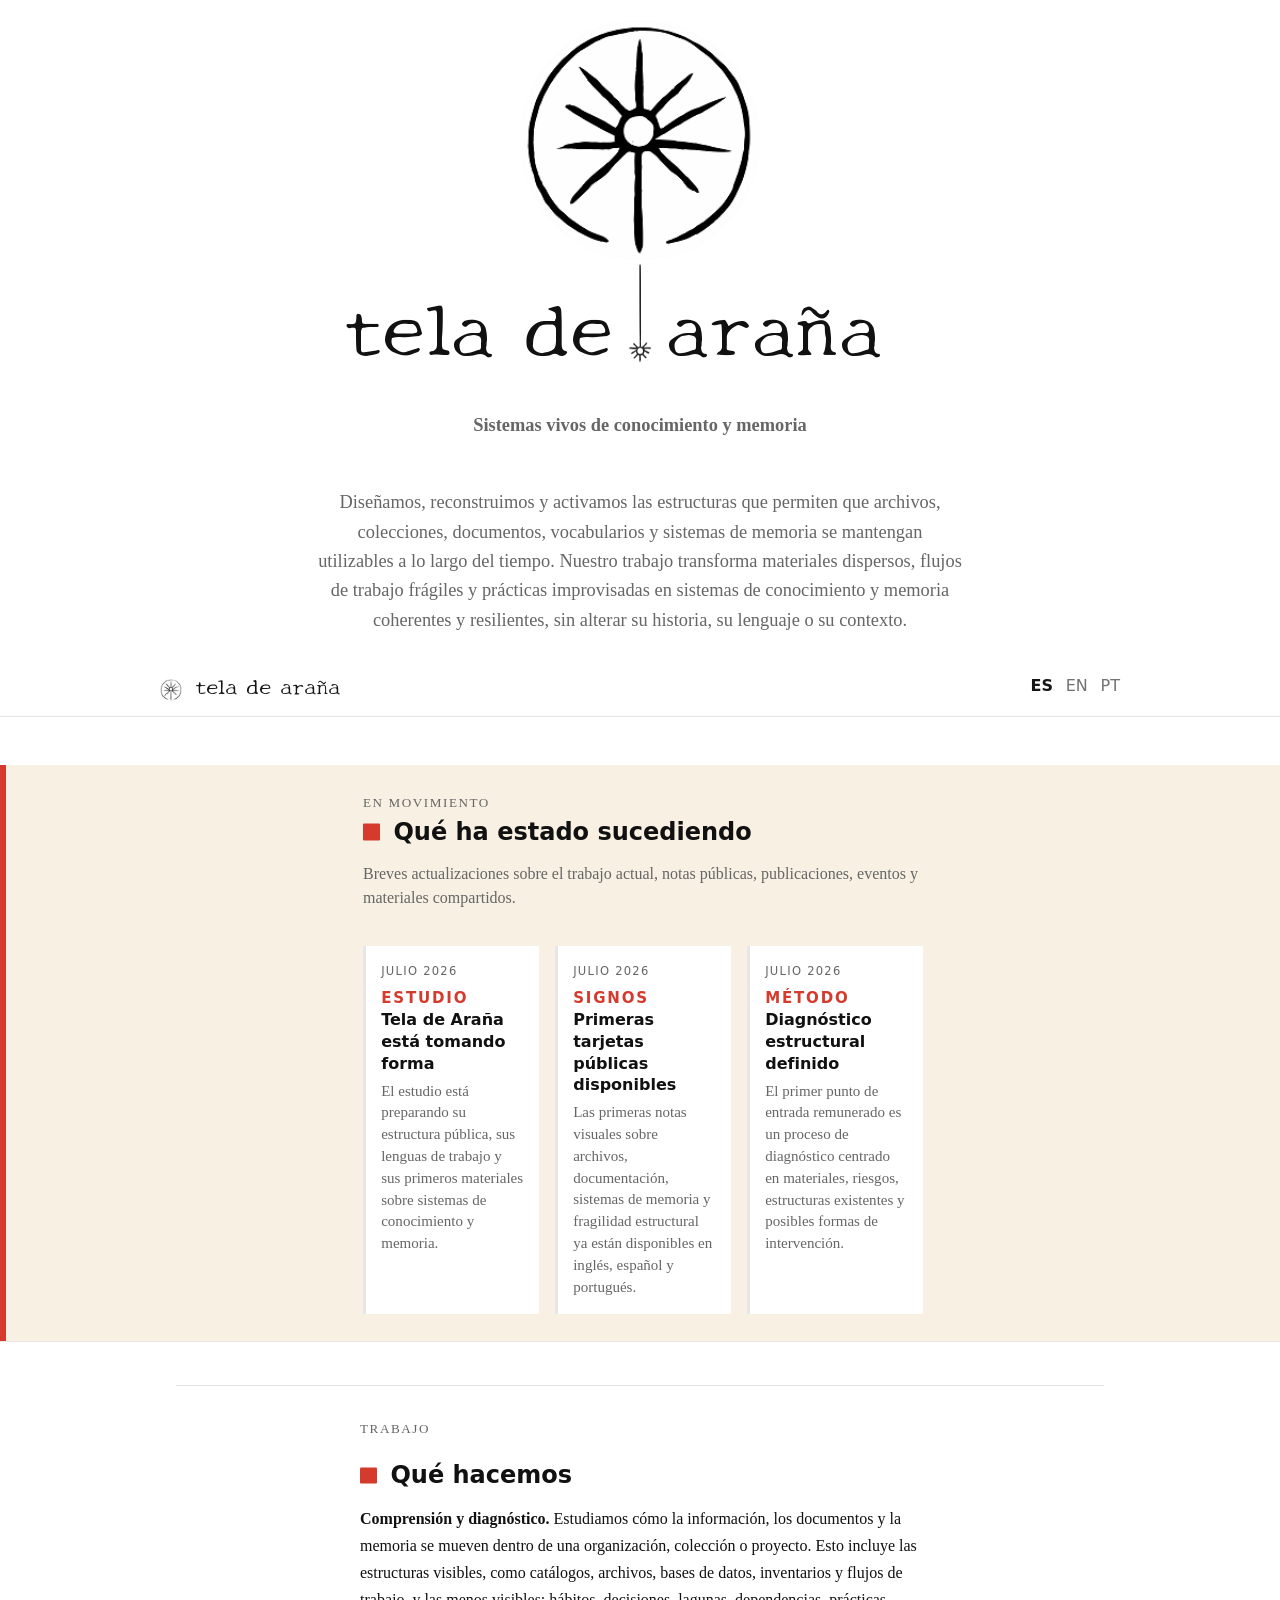
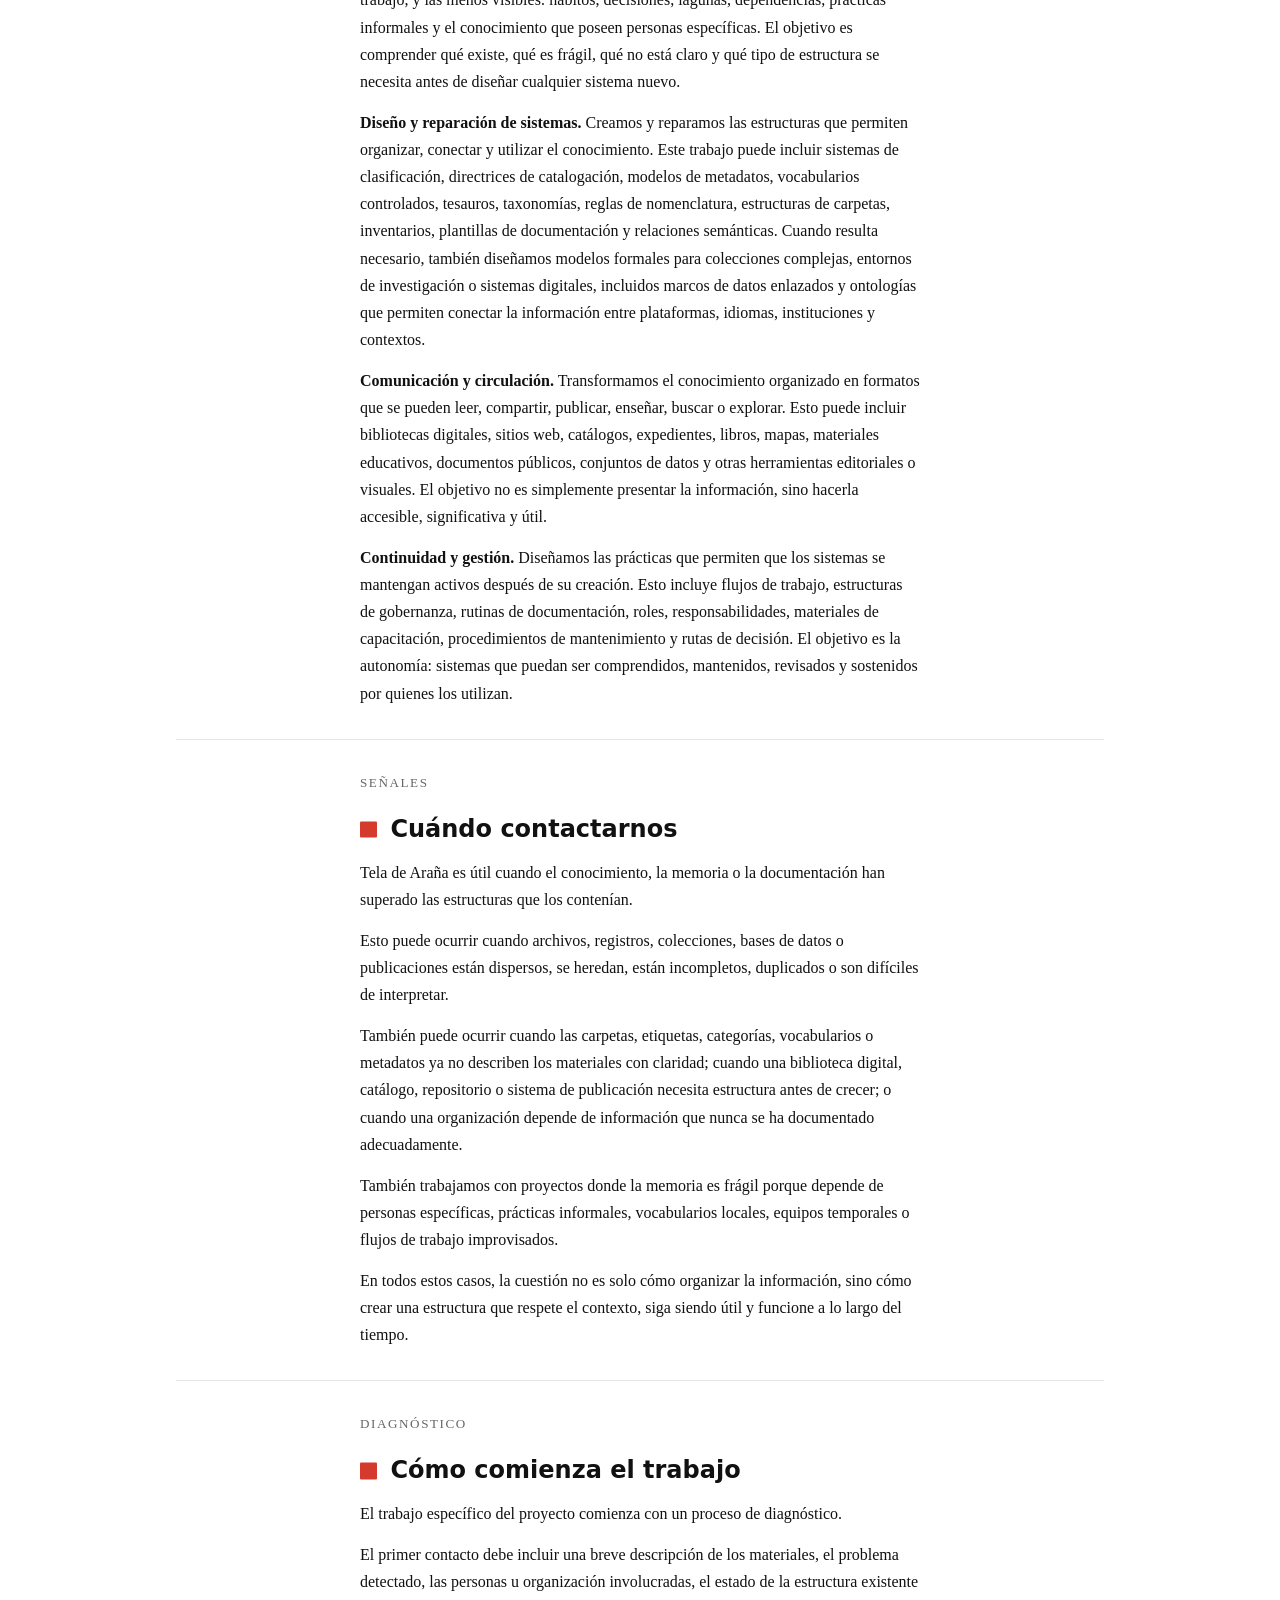
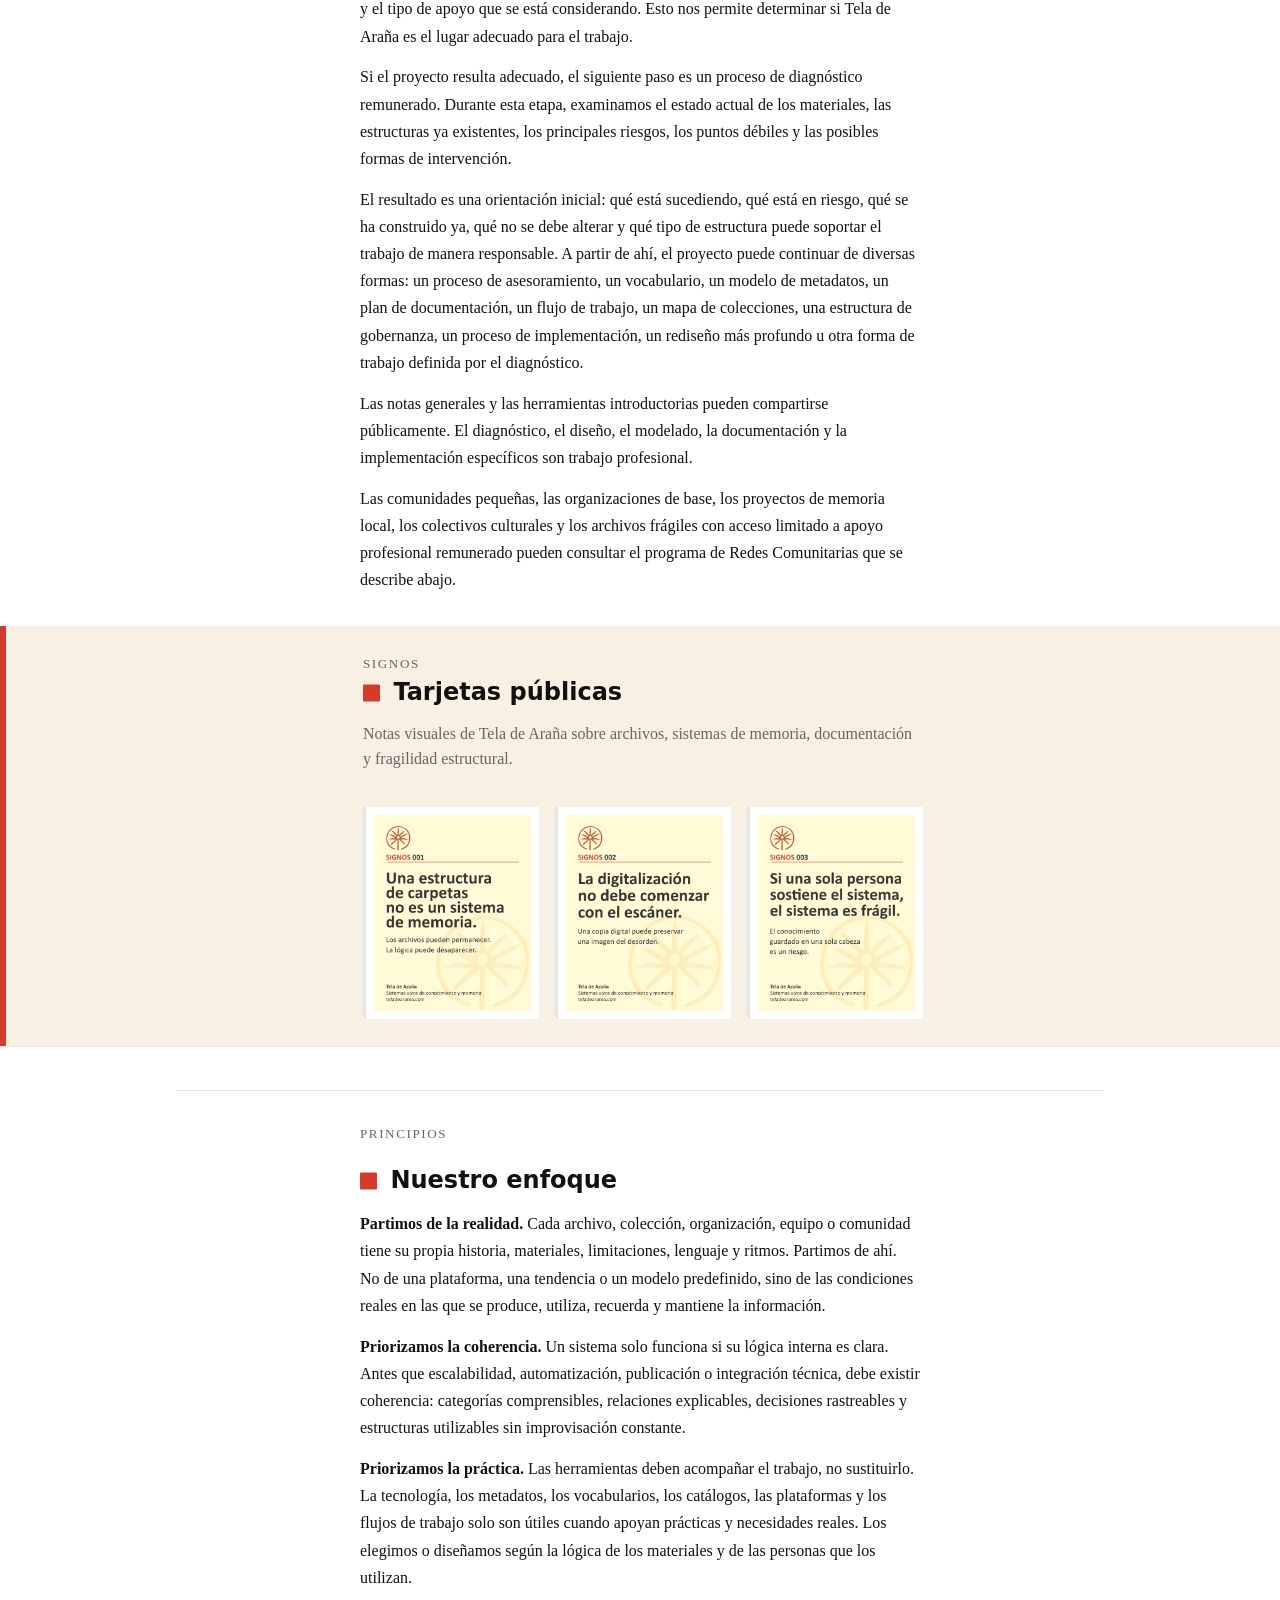
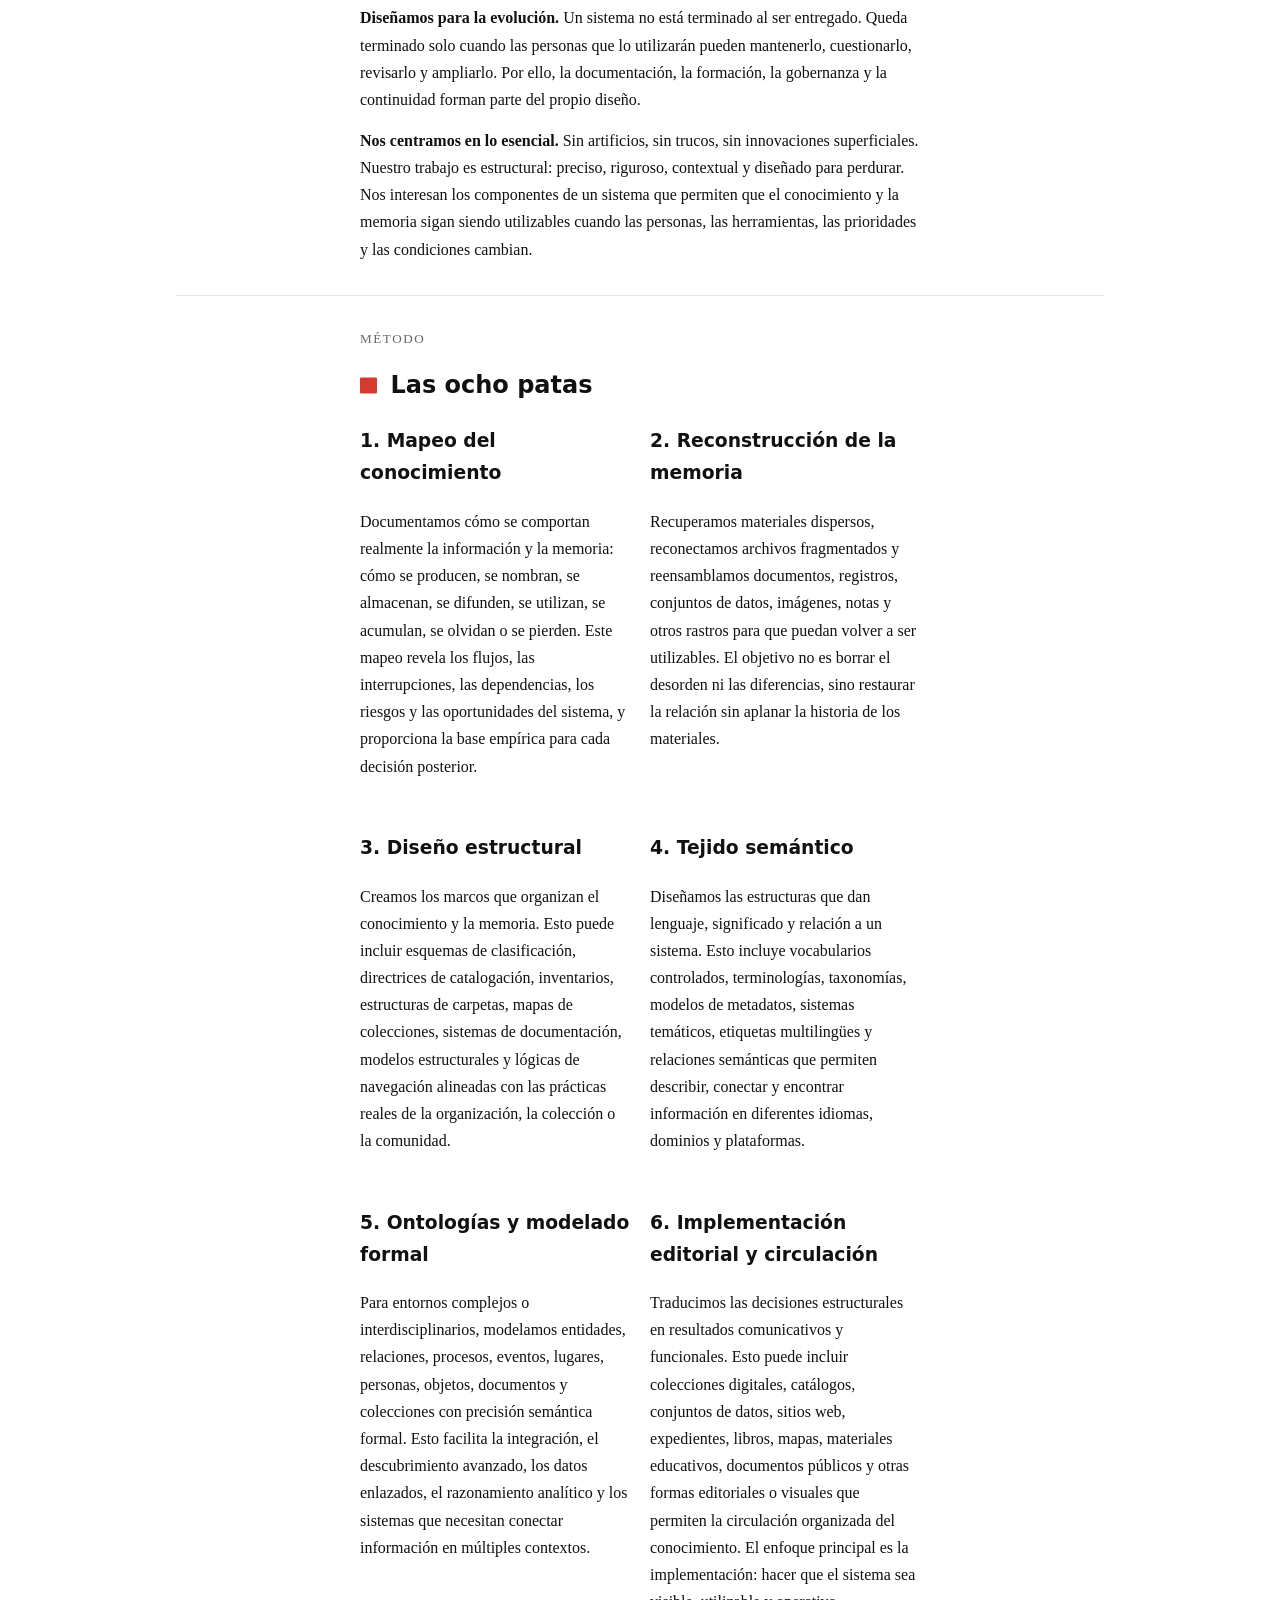
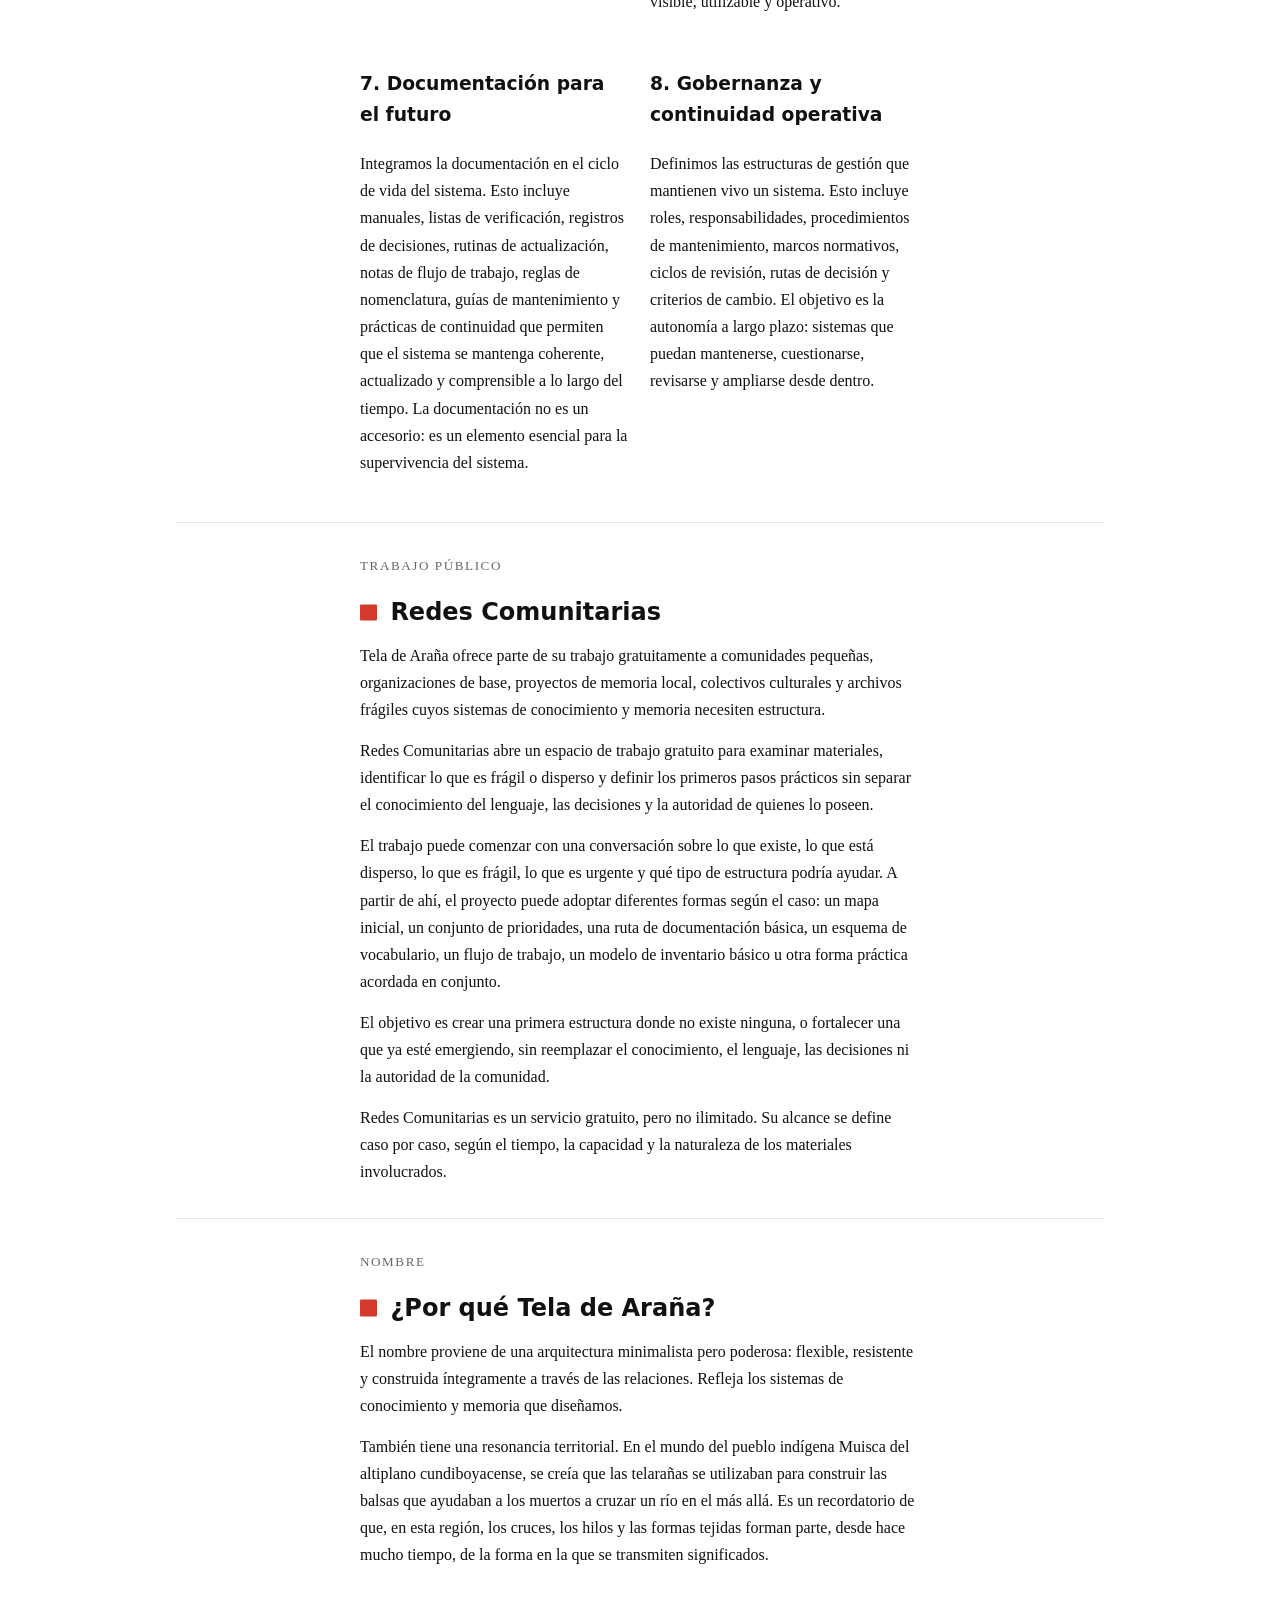
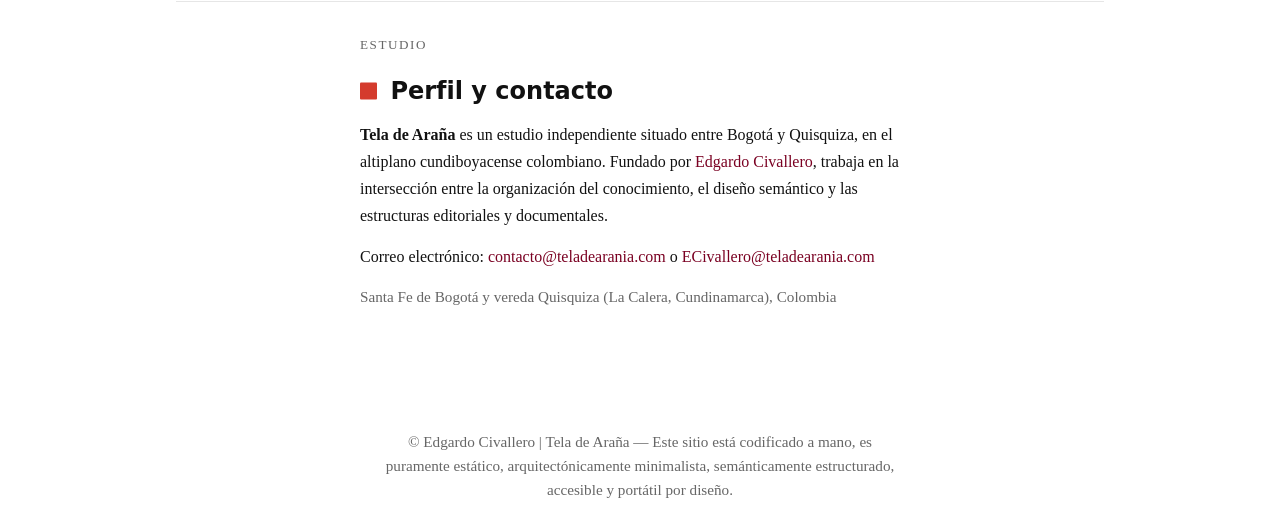
==== commit 8118a9f2: "Add files via upload" ====
--- a/index.html
+++ b/index.html
@@ -83,29 +83,26 @@
 <div class="motion-list" aria-label="Últimas actualizaciones">
 <article class="motion-item">
 <time datetime="2026-07-01">Julio 2026</time>
-<p class="motion-type">SIGNOS 01</p>
-<h3>
-Una estructura de carpetas no es un sistema de memoria</h3>
-<p>
-Los archivos pueden permanecer. La lógica puede desaparecer.</p>
+<p class="motion-type">Estudio</p>
+<h3>Tela de Araña está tomando forma</h3>
+<p>
+El estudio está preparando su estructura pública, sus lenguas de trabajo y sus primeros materiales sobre sistemas de conocimiento y memoria.</p>
 </article>
 
 <article class="motion-item">
 <time datetime="2026-07-08">Julio 2026</time>
-<p class="motion-type">SIGNOS 02</p>
-<h3>
-La digitalización no debe comenzar con el escáner</h3>
-<p>
-Una copia digital puede preservar una imagen del desorden.</p>
+<p class="motion-type">Signos</p>
+<h3>Primeras tarjetas públicas disponibles</h3>
+<p>
+Las primeras notas visuales sobre archivos, documentación, sistemas de memoria y fragilidad estructural ya están disponibles en inglés, español y portugués.</p>
 </article>
 
 <article class="motion-item">
 <time datetime="2026-07-15">Julio 2026</time>
-<p class="motion-type">SIGNOS 03</p>
-<h3>
-Si una sola persona controla el sistema, este es frágil</h3>
-<p>
-El conocimiento que se guarda en una sola cabeza es un riesgo.</p>
+<p class="motion-type">Método</p>
+<h3>Diagnóstico estructural definido</h3>
+<p>
+El primer punto de entrada remunerado es un proceso de diagnóstico centrado en materiales, riesgos, estructuras existentes y posibles formas de intervención.</p>
 </article>
 </div>
 </div>
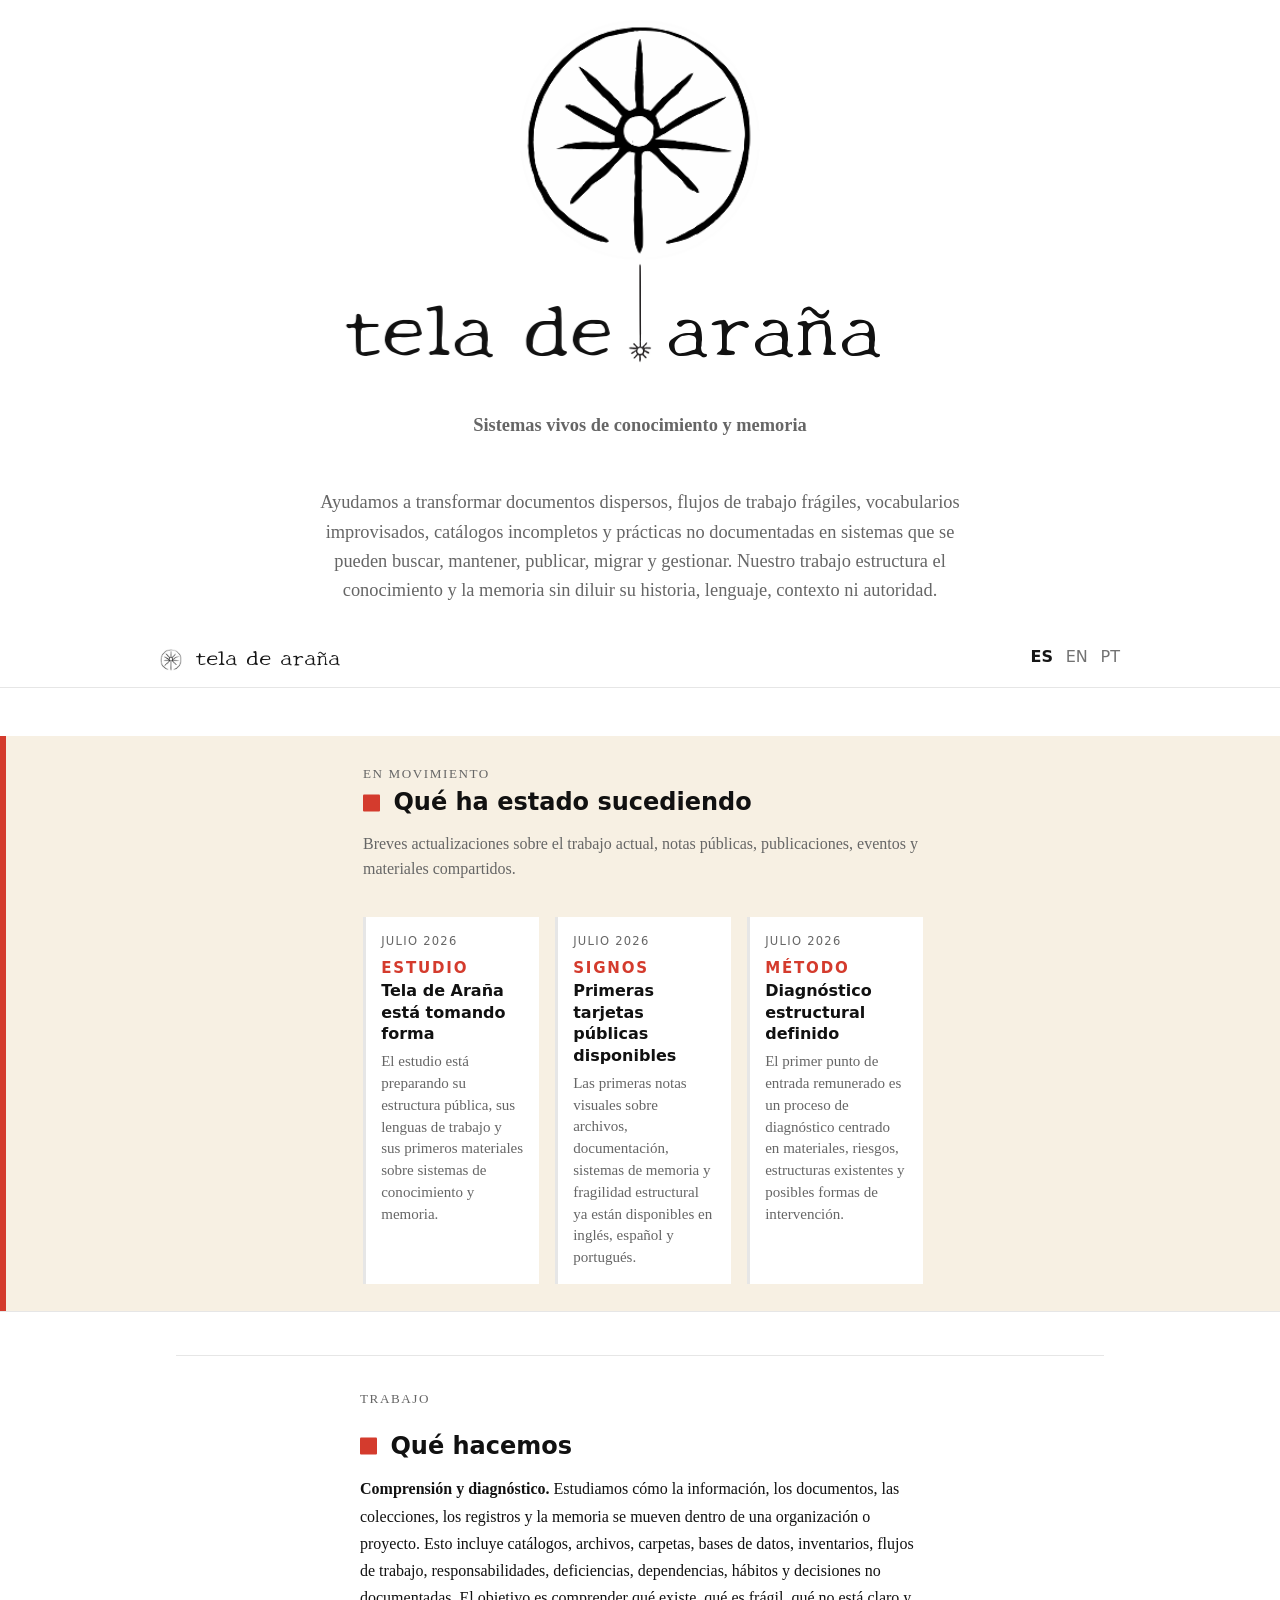
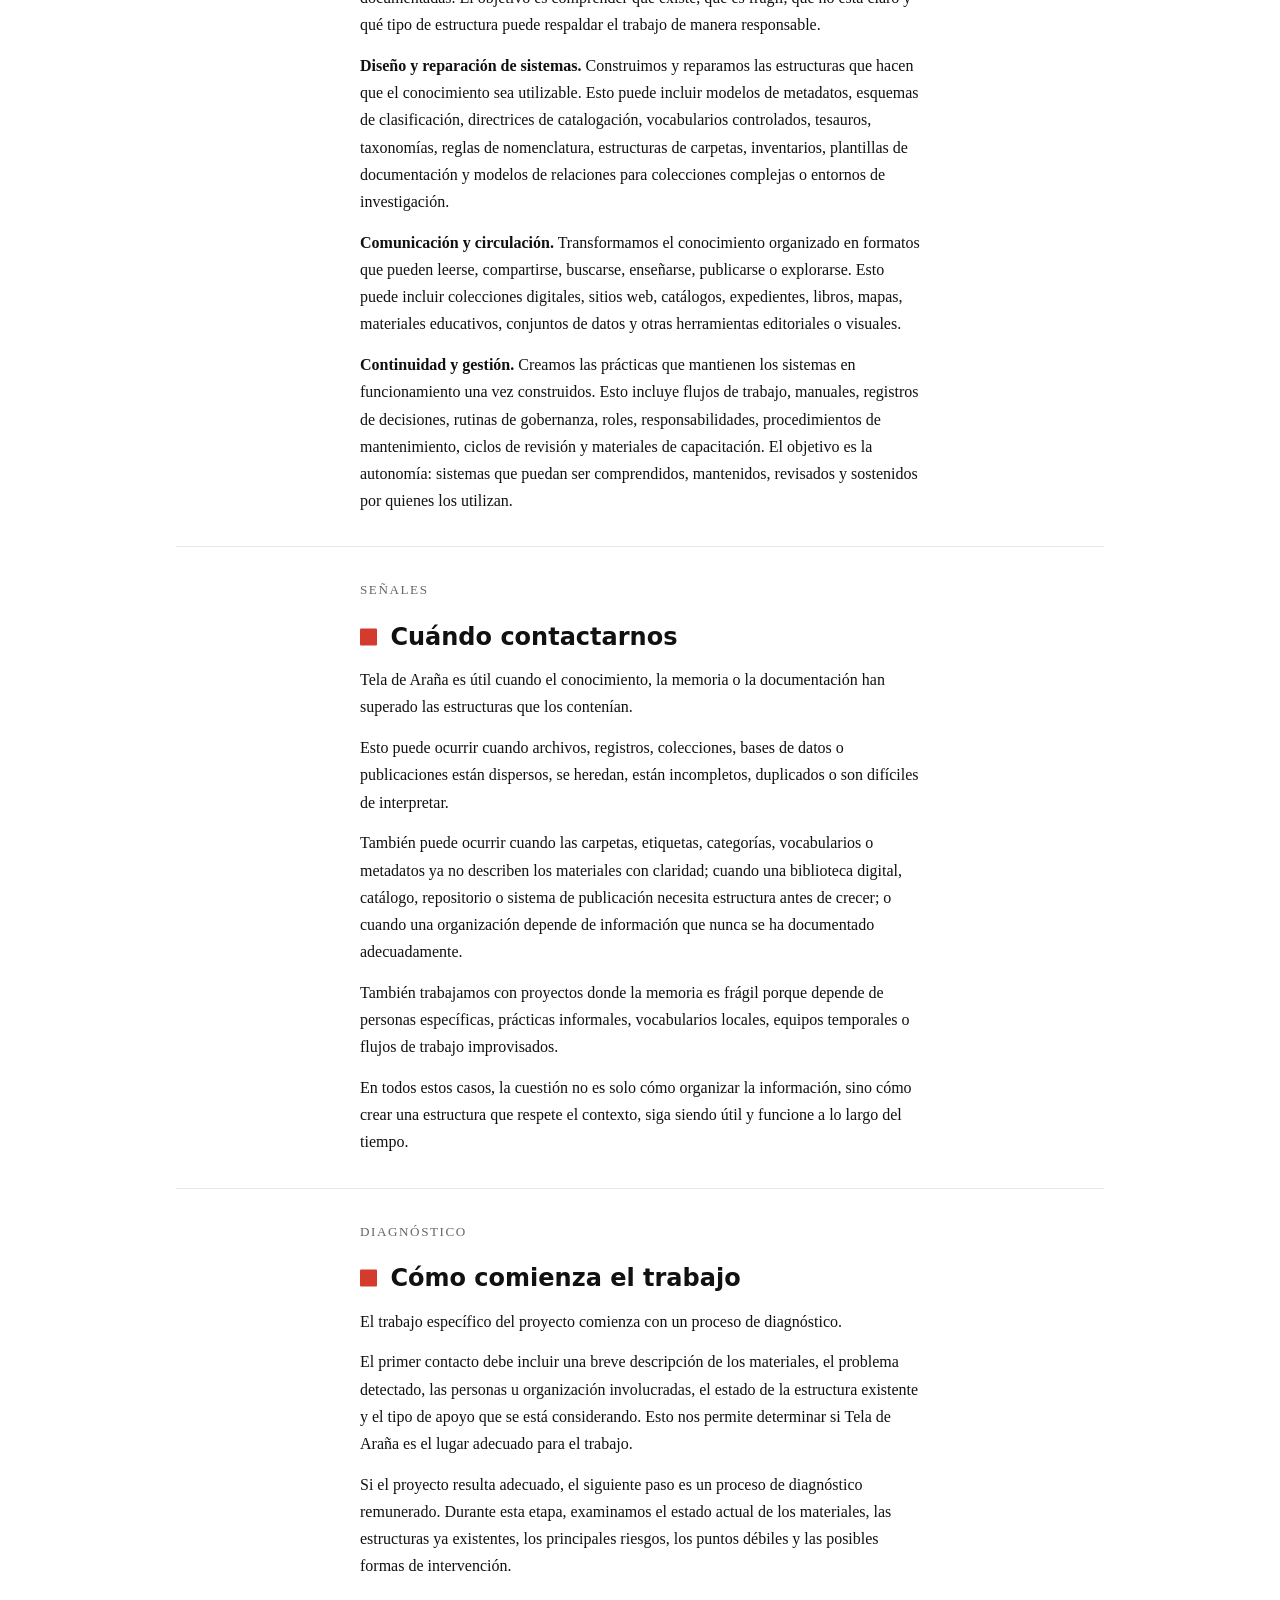
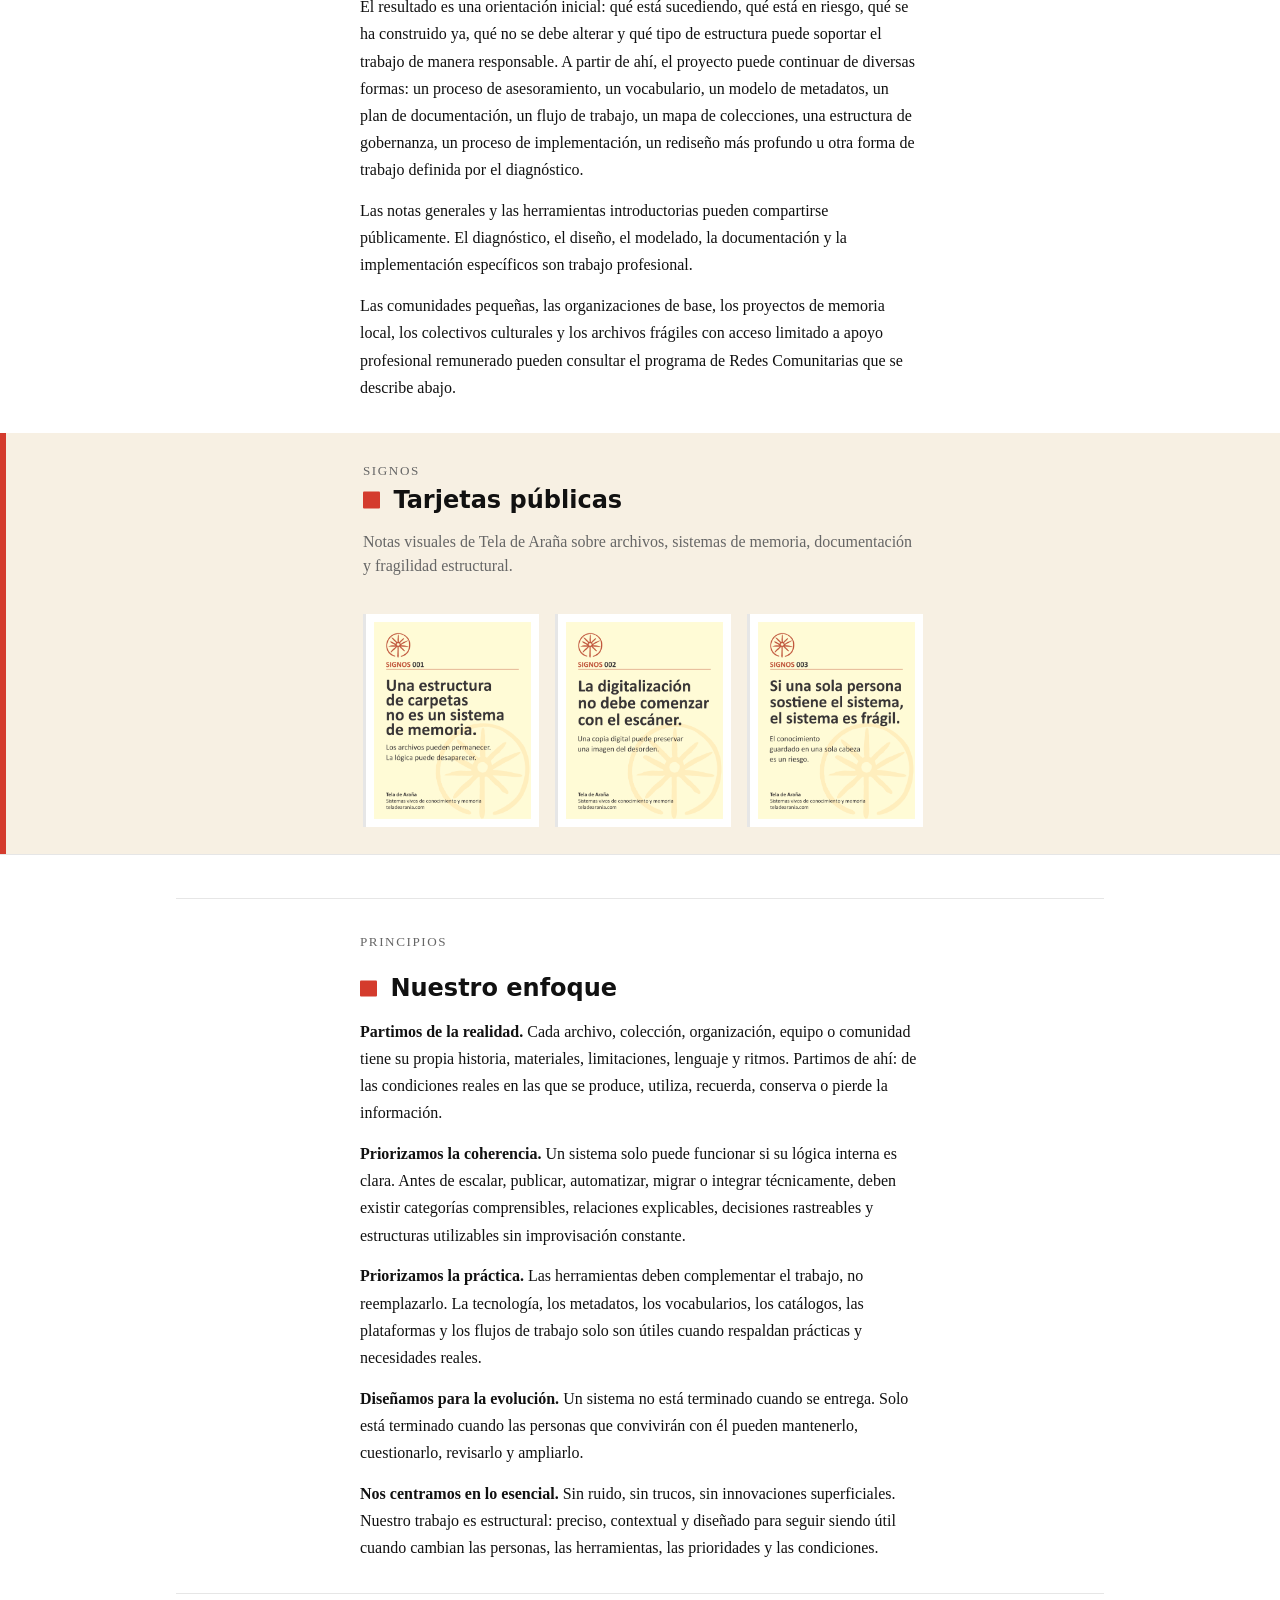
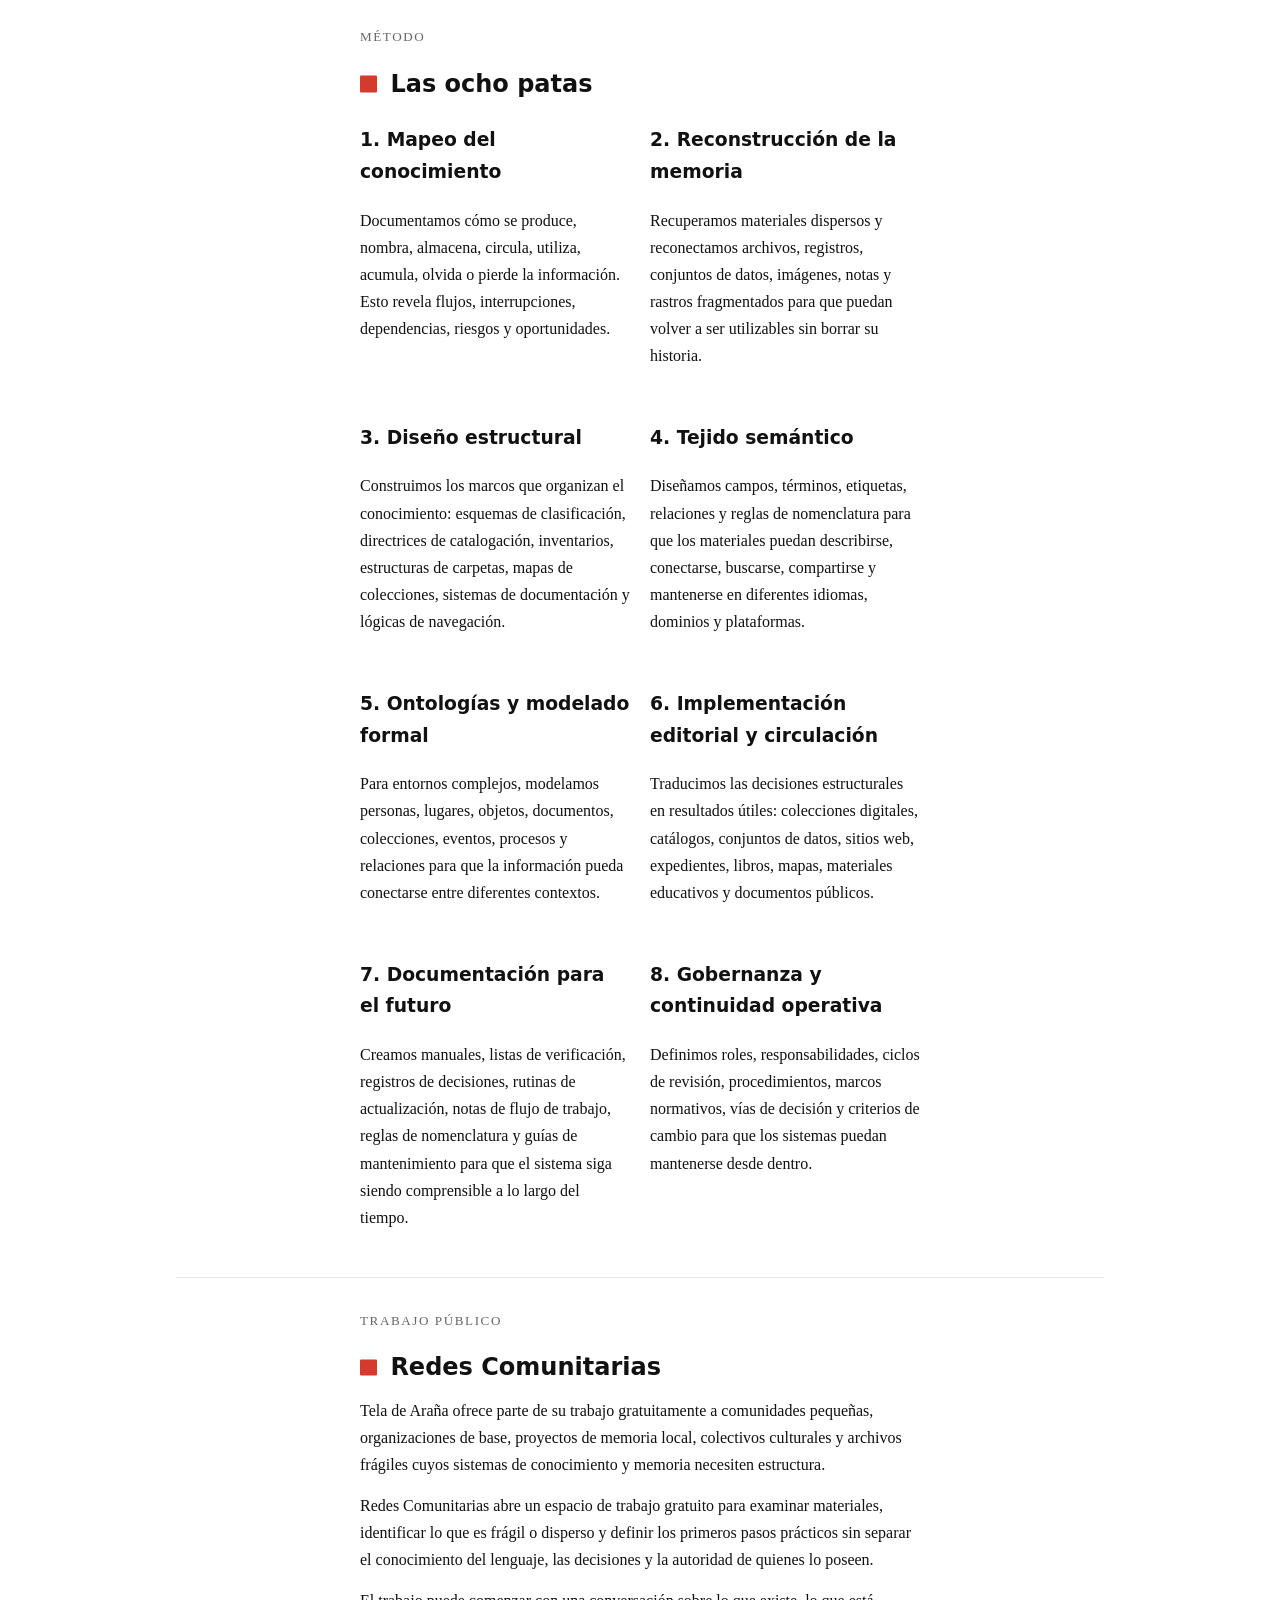
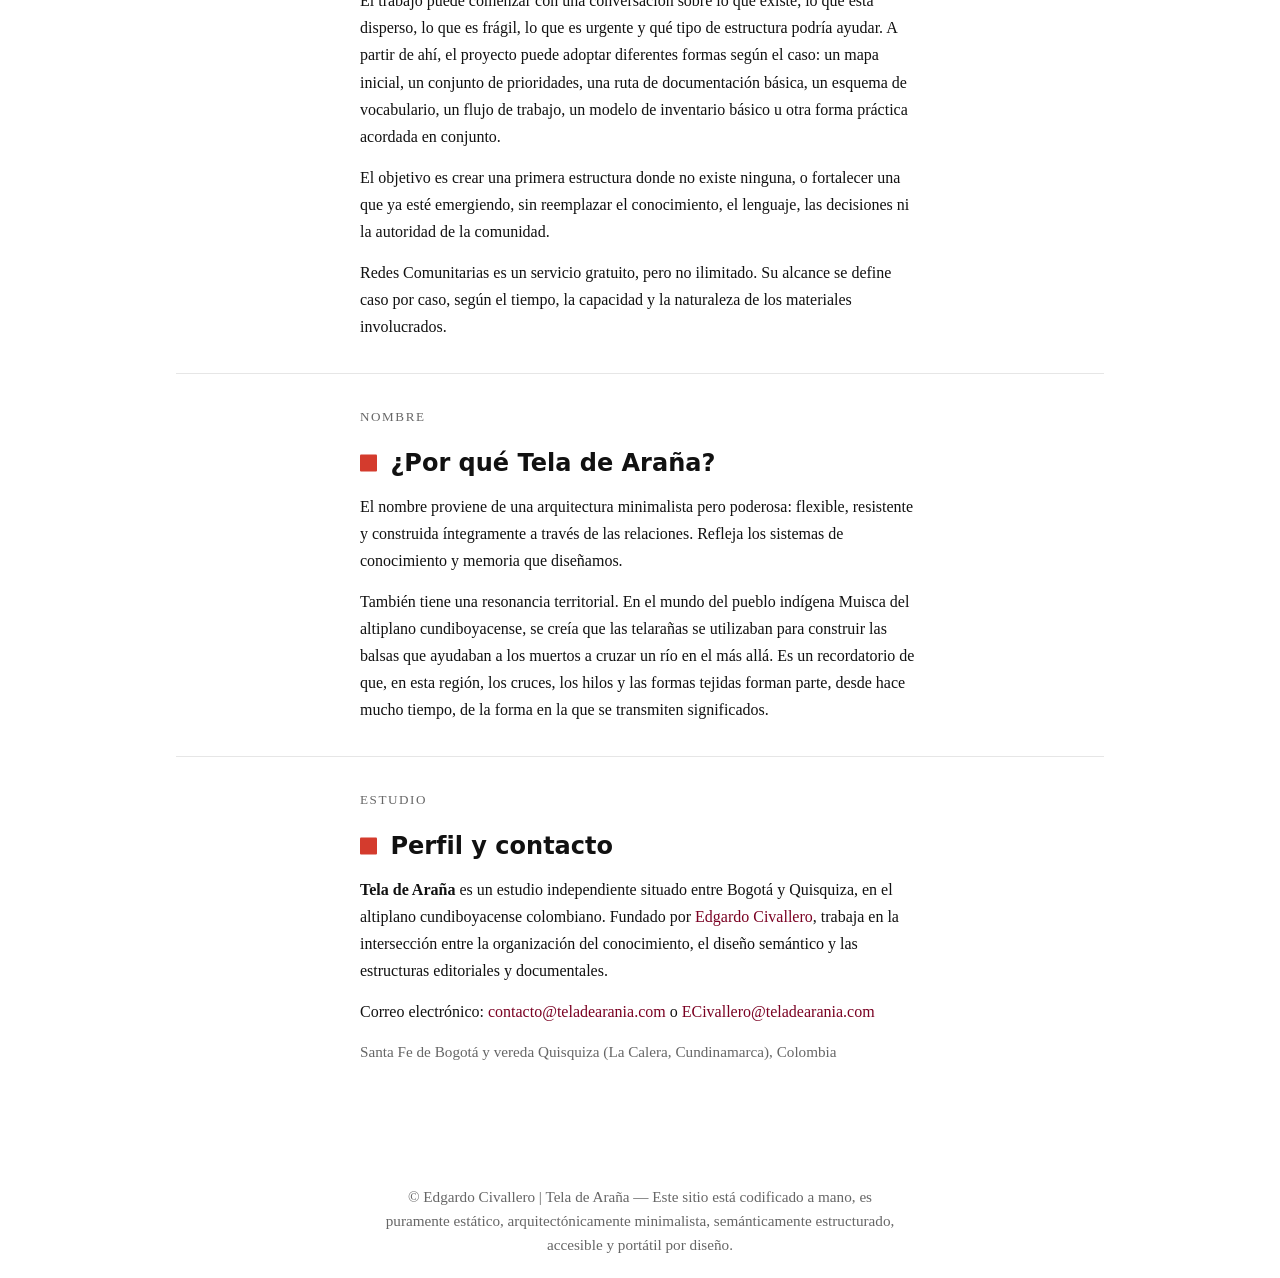
==== commit a3181cec: "Add files via upload" ====
--- a/index.html
+++ b/index.html
@@ -52,7 +52,7 @@
 <p class="lead">
 <strong>Sistemas vivos de conocimiento y memoria</strong></p>
 <p class="lead">
-Diseñamos, reconstruimos y activamos las estructuras que permiten que archivos, colecciones, documentos, vocabularios y sistemas de memoria se mantengan utilizables a lo largo del tiempo. Nuestro trabajo transforma materiales dispersos, flujos de trabajo frágiles y prácticas improvisadas en sistemas de conocimiento y memoria coherentes y resilientes, sin alterar su historia, su lenguaje o su contexto.</p>
+Ayudamos a transformar documentos dispersos, flujos de trabajo frágiles, vocabularios improvisados, catálogos incompletos y prácticas no documentadas en sistemas que se pueden buscar, mantener, publicar, migrar y gestionar. Nuestro trabajo estructura el conocimiento y la memoria sin diluir su historia, lenguaje, contexto ni autoridad.</p>
 </header>
 
 <nav class="topbar">
@@ -114,13 +114,13 @@
 <div class="kicker">Trabajo</div>
 <h2 id="h-trabajo">Qué hacemos</h2>
 <p>
-<strong>Comprensión y diagnóstico.</strong> Estudiamos cómo la información, los documentos y la memoria se mueven dentro de una organización, colección o proyecto. Esto incluye las estructuras visibles, como catálogos, archivos, bases de datos, inventarios y flujos de trabajo, y las menos visibles: hábitos, decisiones, lagunas, dependencias, prácticas informales y el conocimiento que poseen personas específicas. El objetivo es comprender qué existe, qué es frágil, qué no está claro y qué tipo de estructura se necesita antes de diseñar cualquier sistema nuevo.</p>
-<p>
-<strong>Diseño y reparación de sistemas.</strong> Creamos y reparamos las estructuras que permiten organizar, conectar y utilizar el conocimiento. Este trabajo puede incluir sistemas de clasificación, directrices de catalogación, modelos de metadatos, vocabularios controlados, tesauros, taxonomías, reglas de nomenclatura, estructuras de carpetas, inventarios, plantillas de documentación y relaciones semánticas. Cuando resulta necesario, también diseñamos modelos formales para colecciones complejas, entornos de investigación o sistemas digitales, incluidos marcos de datos enlazados y ontologías que permiten conectar la información entre plataformas, idiomas, instituciones y contextos.</p>
-<p>
-<strong>Comunicación y circulación.</strong> Transformamos el conocimiento organizado en formatos que se pueden leer, compartir, publicar, enseñar, buscar o explorar. Esto puede incluir bibliotecas digitales, sitios web, catálogos, expedientes, libros, mapas, materiales educativos, documentos públicos, conjuntos de datos y otras herramientas editoriales o visuales. El objetivo no es simplemente presentar la información, sino hacerla accesible, significativa y útil.</p>
-<p>
-<strong>Continuidad y gestión.</strong> Diseñamos las prácticas que permiten que los sistemas se mantengan activos después de su creación. Esto incluye flujos de trabajo, estructuras de gobernanza, rutinas de documentación, roles, responsabilidades, materiales de capacitación, procedimientos de mantenimiento y rutas de decisión. El objetivo es la autonomía: sistemas que puedan ser comprendidos, mantenidos, revisados y sostenidos por quienes los utilizan.</p>
+<strong>Comprensión y diagnóstico.</strong> Estudiamos cómo la información, los documentos, las colecciones, los registros y la memoria se mueven dentro de una organización o proyecto. Esto incluye catálogos, archivos, carpetas, bases de datos, inventarios, flujos de trabajo, responsabilidades, deficiencias, dependencias, hábitos y decisiones no documentadas. El objetivo es comprender qué existe, qué es frágil, qué no está claro y qué tipo de estructura puede respaldar el trabajo de manera responsable.</p>
+<p>
+<strong>Diseño y reparación de sistemas.</strong> Construimos y reparamos las estructuras que hacen que el conocimiento sea utilizable. Esto puede incluir modelos de metadatos, esquemas de clasificación, directrices de catalogación, vocabularios controlados, tesauros, taxonomías, reglas de nomenclatura, estructuras de carpetas, inventarios, plantillas de documentación y modelos de relaciones para colecciones complejas o entornos de investigación.</p>
+<p>
+<strong>Comunicación y circulación.</strong> Transformamos el conocimiento organizado en formatos que pueden leerse, compartirse, buscarse, enseñarse, publicarse o explorarse. Esto puede incluir colecciones digitales, sitios web, catálogos, expedientes, libros, mapas, materiales educativos, conjuntos de datos y otras herramientas editoriales o visuales.</p>
+<p>
+<strong>Continuidad y gestión.</strong> Creamos las prácticas que mantienen los sistemas en funcionamiento una vez construidos. Esto incluye flujos de trabajo, manuales, registros de decisiones, rutinas de gobernanza, roles, responsabilidades, procedimientos de mantenimiento, ciclos de revisión y materiales de capacitación. El objetivo es la autonomía: sistemas que puedan ser comprendidos, mantenidos, revisados ​y sostenidos por quienes los utilizan.</p>
 </section>
 
 <hr>
@@ -168,23 +168,23 @@
 Notas visuales de Tela de Araña sobre archivos, sistemas de memoria, documentación y fragilidad estructural.</p>
 </div>
 
-<div class="signs-gallery-list" aria-label="Visual Signs cards">
+<div class="signs-gallery-list" aria-label="Tarjetas visuales de Signos">
 
 <article class="signs-card">
 <a href="img/signos001.png" target="_blank" rel="noopener noreferrer">
-<img src="img/signos001.png" alt="SIGNO 001: A folder structure is not a memory system. Files can remain. The logic can disappear.">
+<img src="img/signos001.png" alt="SIGNO 001: Una estructura de carpetas no es un sistema de memoria. Los archivos pueden permanecer. La lógica puede desaparecer.">
 </a>
 </article>
 
 <article class="signs-card">
 <a href="img/signos002.png" target="_blank" rel="noopener noreferrer">
-<img src="img/signos002.png" alt="SIGNO 002: Digitization should not begin with the scanner. A digital copy can preserve an image of disorder.">
+<img src="img/signos002.png" alt="SIGNO 002: La digitalización no debería comenzar con el escáner. Una copia digital puede preservar una imagen del desorden.">
 </a>
 </article>
 
 <article class="signs-card">
 <a href="img/signos003.png" target="_blank" rel="noopener noreferrer">
-<img src="img/signos003.png" alt="SIGNO 003: If one person holds the system, the system is fragile. Knowledge kept only in one head is a risk.">
+<img src="img/signos003.png" alt="SIGNO 003: Si una sola persona sostiene el sistema, el sistema es frágil. El conocimiento guardado en una sola cabeza es un riesgo.">
 </a>
 </article>
 </div>
@@ -197,15 +197,15 @@
 <div class="kicker">Principios</div>
 <h2 id="h-principios">Nuestro enfoque</h2>
 <p>
-<strong>Partimos de la realidad.</strong> Cada archivo, colección, organización, equipo o comunidad tiene su propia historia, materiales, limitaciones, lenguaje y ritmos. Partimos de ahí. No de una plataforma, una tendencia o un modelo predefinido, sino de las condiciones reales en las que se produce, utiliza, recuerda y mantiene la información.</p>
-<p>
-<strong>Priorizamos la coherencia.</strong> Un sistema solo funciona si su lógica interna es clara. Antes que escalabilidad, automatización, publicación o integración técnica, debe existir coherencia: categorías comprensibles, relaciones explicables, decisiones rastreables y estructuras utilizables sin improvisación constante.</p>
-<p>
-<strong>Priorizamos la práctica.</strong> Las herramientas deben acompañar el trabajo, no sustituirlo. La tecnología, los metadatos, los vocabularios, los catálogos, las plataformas y los flujos de trabajo solo son útiles cuando apoyan prácticas y necesidades reales. Los elegimos o diseñamos según la lógica de los materiales y de las personas que los utilizan.</p>
-<p>
-<strong>Diseñamos para la evolución.</strong> Un sistema no está terminado al ser entregado. Queda terminado solo cuando las personas que lo utilizarán pueden mantenerlo, cuestionarlo, revisarlo y ampliarlo. Por ello, la documentación, la formación, la gobernanza y la continuidad forman parte del propio diseño.</p>
-<p>
-<strong>Nos centramos en lo esencial.</strong> Sin artificios, sin trucos, sin innovaciones superficiales. Nuestro trabajo es estructural: preciso, riguroso, contextual y diseñado para perdurar. Nos interesan los componentes de un sistema que permiten que el conocimiento y la memoria sigan siendo utilizables cuando las personas, las herramientas, las prioridades y las condiciones cambian.</p>
+<strong>Partimos de la realidad.</strong> Cada archivo, colección, organización, equipo o comunidad tiene su propia historia, materiales, limitaciones, lenguaje y ritmos. Partimos de ahí: de las condiciones reales en las que se produce, utiliza, recuerda, conserva o pierde la información.</p>
+<p>
+<strong>Priorizamos la coherencia.</strong> Un sistema solo puede funcionar si su lógica interna es clara. Antes de escalar, publicar, automatizar, migrar o integrar técnicamente, deben existir categorías comprensibles, relaciones explicables, decisiones rastreables y estructuras utilizables sin improvisación constante.</p>
+<p>
+<strong>Priorizamos la práctica.</strong> Las herramientas deben complementar el trabajo, no reemplazarlo. La tecnología, los metadatos, los vocabularios, los catálogos, las plataformas y los flujos de trabajo solo son útiles cuando respaldan prácticas y necesidades reales.</p>
+<p>
+<strong>Diseñamos para la evolución.</strong> Un sistema no está terminado cuando se entrega. Solo está terminado cuando las personas que convivirán con él pueden mantenerlo, cuestionarlo, revisarlo y ampliarlo.</p>
+<p>
+<strong>Nos centramos en lo esencial.</strong> Sin ruido, sin trucos, sin innovaciones superficiales. Nuestro trabajo es estructural: preciso, contextual y diseñado para seguir siendo útil cuando cambian las personas, las herramientas, las prioridades y las condiciones.</p>
 </section>
 
 <hr>
@@ -215,21 +215,21 @@
 <h2 id="h-metodo">Las ocho patas</h2>
 <div class="grid grid-2" role="list">
 <article role="listitem"><h3>1. Mapeo del conocimiento</h3><p>
-Documentamos cómo se comportan realmente la información y la memoria: cómo se producen, se nombran, se almacenan, se difunden, se utilizan, se acumulan, se olvidan o se pierden. Este mapeo revela los flujos, las interrupciones, las dependencias, los riesgos y las oportunidades del sistema, y proporciona la base empírica para cada decisión posterior.</p></article>
+Documentamos cómo se produce, nombra, almacena, circula, utiliza, acumula, olvida o pierde la información. Esto revela flujos, interrupciones, dependencias, riesgos y oportunidades.</p></article>
 <article role="listitem"><h3>2. Reconstrucción de la memoria</h3><p>
-Recuperamos materiales dispersos, reconectamos archivos fragmentados y reensamblamos documentos, registros, conjuntos de datos, imágenes, notas y otros rastros para que puedan volver a ser utilizables. El objetivo no es borrar el desorden ni las diferencias, sino restaurar la relación sin aplanar la historia de los materiales.</p></article>
+Recuperamos materiales dispersos y reconectamos archivos, registros, conjuntos de datos, imágenes, notas y rastros fragmentados para que puedan volver a ser utilizables sin borrar su historia.</p></article>
 <article role="listitem"><h3>3. Diseño estructural</h3><p>
-Creamos los marcos que organizan el conocimiento y la memoria. Esto puede incluir esquemas de clasificación, directrices de catalogación, inventarios, estructuras de carpetas, mapas de colecciones, sistemas de documentación, modelos estructurales y lógicas de navegación alineadas con las prácticas reales de la organización, la colección o la comunidad.</p></article>
+Construimos los marcos que organizan el conocimiento: esquemas de clasificación, directrices de catalogación, inventarios, estructuras de carpetas, mapas de colecciones, sistemas de documentación y lógicas de navegación.</p></article>
 <article role="listitem"><h3>4. Tejido semántico</h3><p>
-Diseñamos las estructuras que dan lenguaje, significado y relación a un sistema. Esto incluye vocabularios controlados, terminologías, taxonomías, modelos de metadatos, sistemas temáticos, etiquetas multilingües y relaciones semánticas que permiten describir, conectar y encontrar información en diferentes idiomas, dominios y plataformas.</p></article>
+Diseñamos campos, términos, etiquetas, relaciones y reglas de nomenclatura para que los materiales puedan describirse, conectarse, buscarse, compartirse y mantenerse en diferentes idiomas, dominios y plataformas.</p></article>
 <article role="listitem"><h3>5. Ontologías y modelado formal</h3><p>
-Para entornos complejos o interdisciplinarios, modelamos entidades, relaciones, procesos, eventos, lugares, personas, objetos, documentos y colecciones con precisión semántica formal. Esto facilita la integración, el descubrimiento avanzado, los datos enlazados, el razonamiento analítico y los sistemas que necesitan conectar información en múltiples contextos.</p></article>
+Para entornos complejos, modelamos personas, lugares, objetos, documentos, colecciones, eventos, procesos y relaciones para que la información pueda conectarse entre diferentes contextos.</p></article>
 <article role="listitem"><h3>6. Implementación editorial y circulación</h3><p>
-Traducimos las decisiones estructurales en resultados comunicativos y funcionales. Esto puede incluir colecciones digitales, catálogos, conjuntos de datos, sitios web, expedientes, libros, mapas, materiales educativos, documentos públicos y otras formas editoriales o visuales que permiten la circulación organizada del conocimiento. El enfoque principal es la implementación: hacer que el sistema sea visible, utilizable y operativo.</p></article>
+Traducimos las decisiones estructurales en resultados útiles: colecciones digitales, catálogos, conjuntos de datos, sitios web, expedientes, libros, mapas, materiales educativos y documentos públicos.</p></article>
 <article role="listitem"><h3>7. Documentación para el futuro</h3><p>
-Integramos la documentación en el ciclo de vida del sistema. Esto incluye manuales, listas de verificación, registros de decisiones, rutinas de actualización, notas de flujo de trabajo, reglas de nomenclatura, guías de mantenimiento y prácticas de continuidad que permiten que el sistema se mantenga coherente, actualizado y comprensible a lo largo del tiempo. La documentación no es un accesorio: es un elemento esencial para la supervivencia del sistema.</p></article>
+Creamos manuales, listas de verificación, registros de decisiones, rutinas de actualización, notas de flujo de trabajo, reglas de nomenclatura y guías de mantenimiento para que el sistema siga siendo comprensible a lo largo del tiempo.</p></article>
 <article role="listitem"><h3>8. Gobernanza y continuidad operativa</h3><p>
-Definimos las estructuras de gestión que mantienen vivo un sistema. Esto incluye roles, responsabilidades, procedimientos de mantenimiento, marcos normativos, ciclos de revisión, rutas de decisión y criterios de cambio. El objetivo es la autonomía a largo plazo: sistemas que puedan mantenerse, cuestionarse, revisarse y ampliarse desde dentro.</p></article>
+Definimos roles, responsabilidades, ciclos de revisión, procedimientos, marcos normativos, vías de decisión y criterios de cambio para que los sistemas puedan mantenerse desde dentro.</p></article>
 </div>
 </section>
 
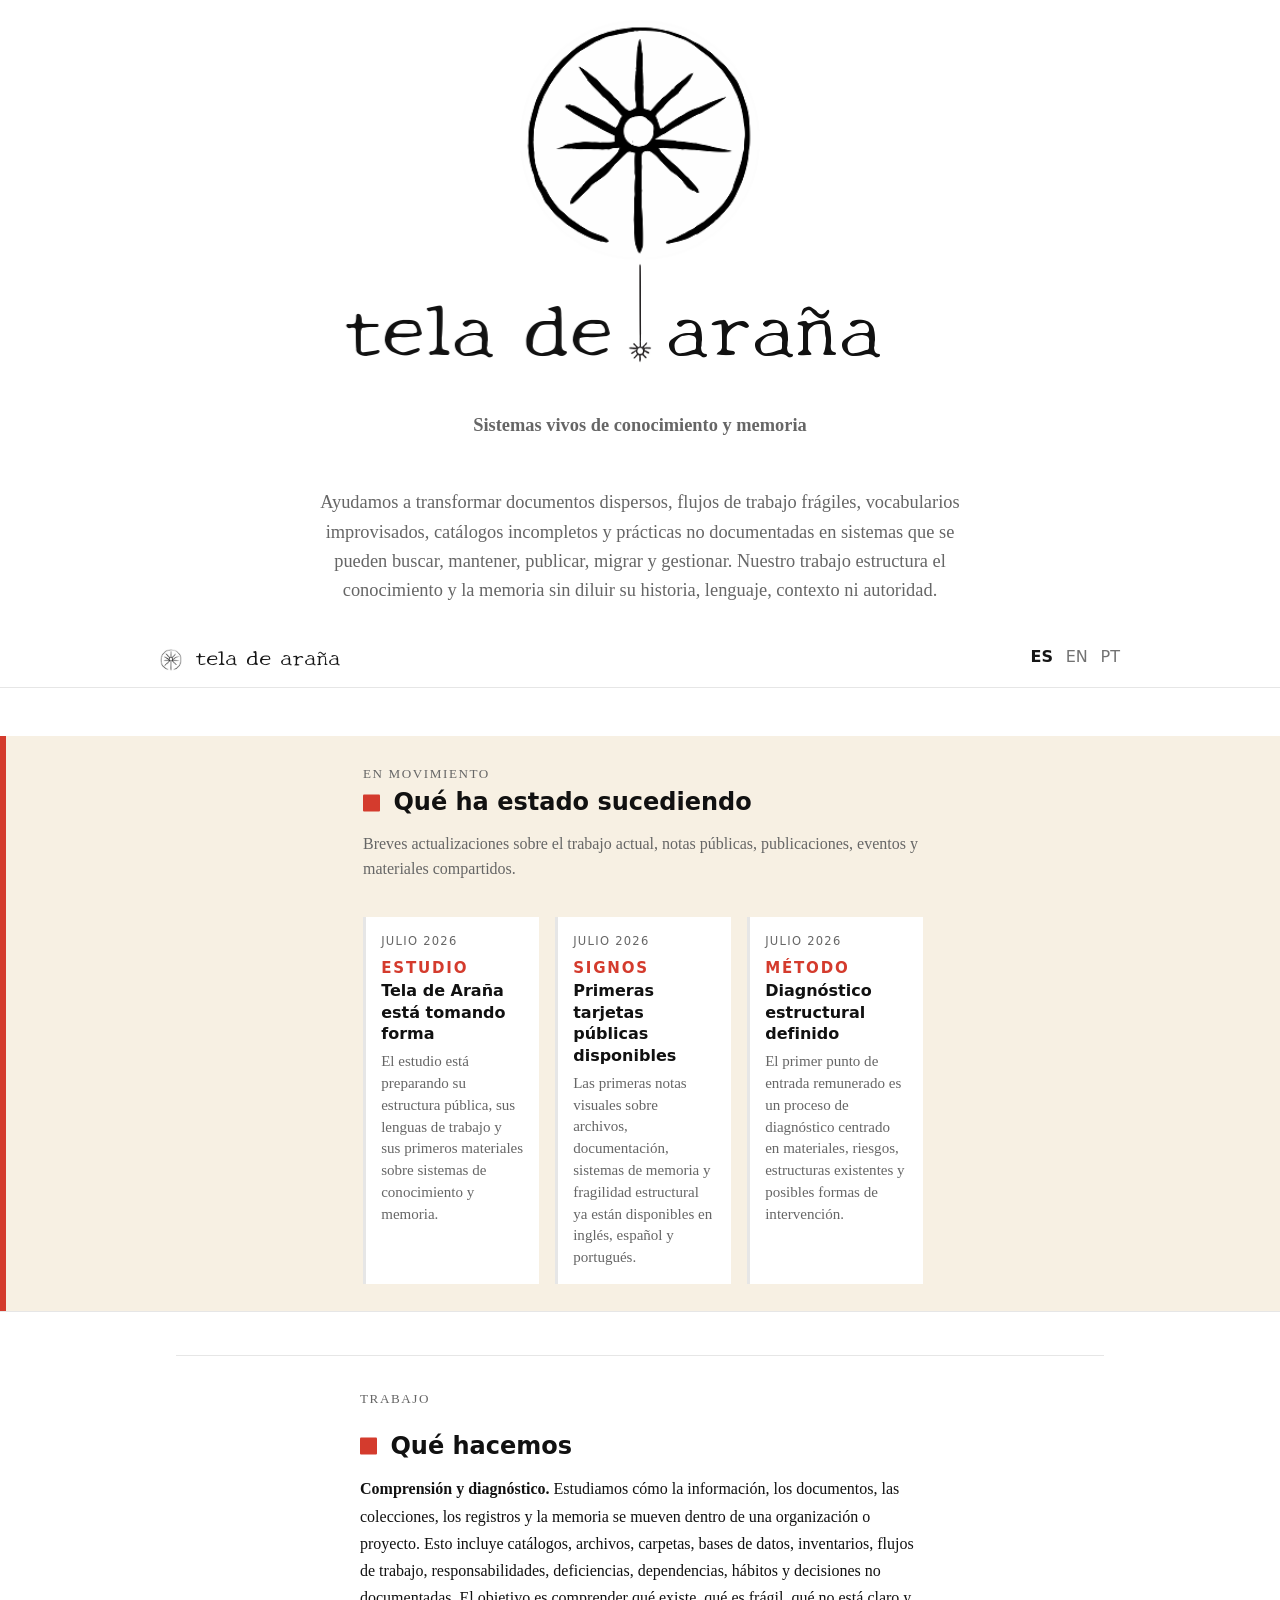
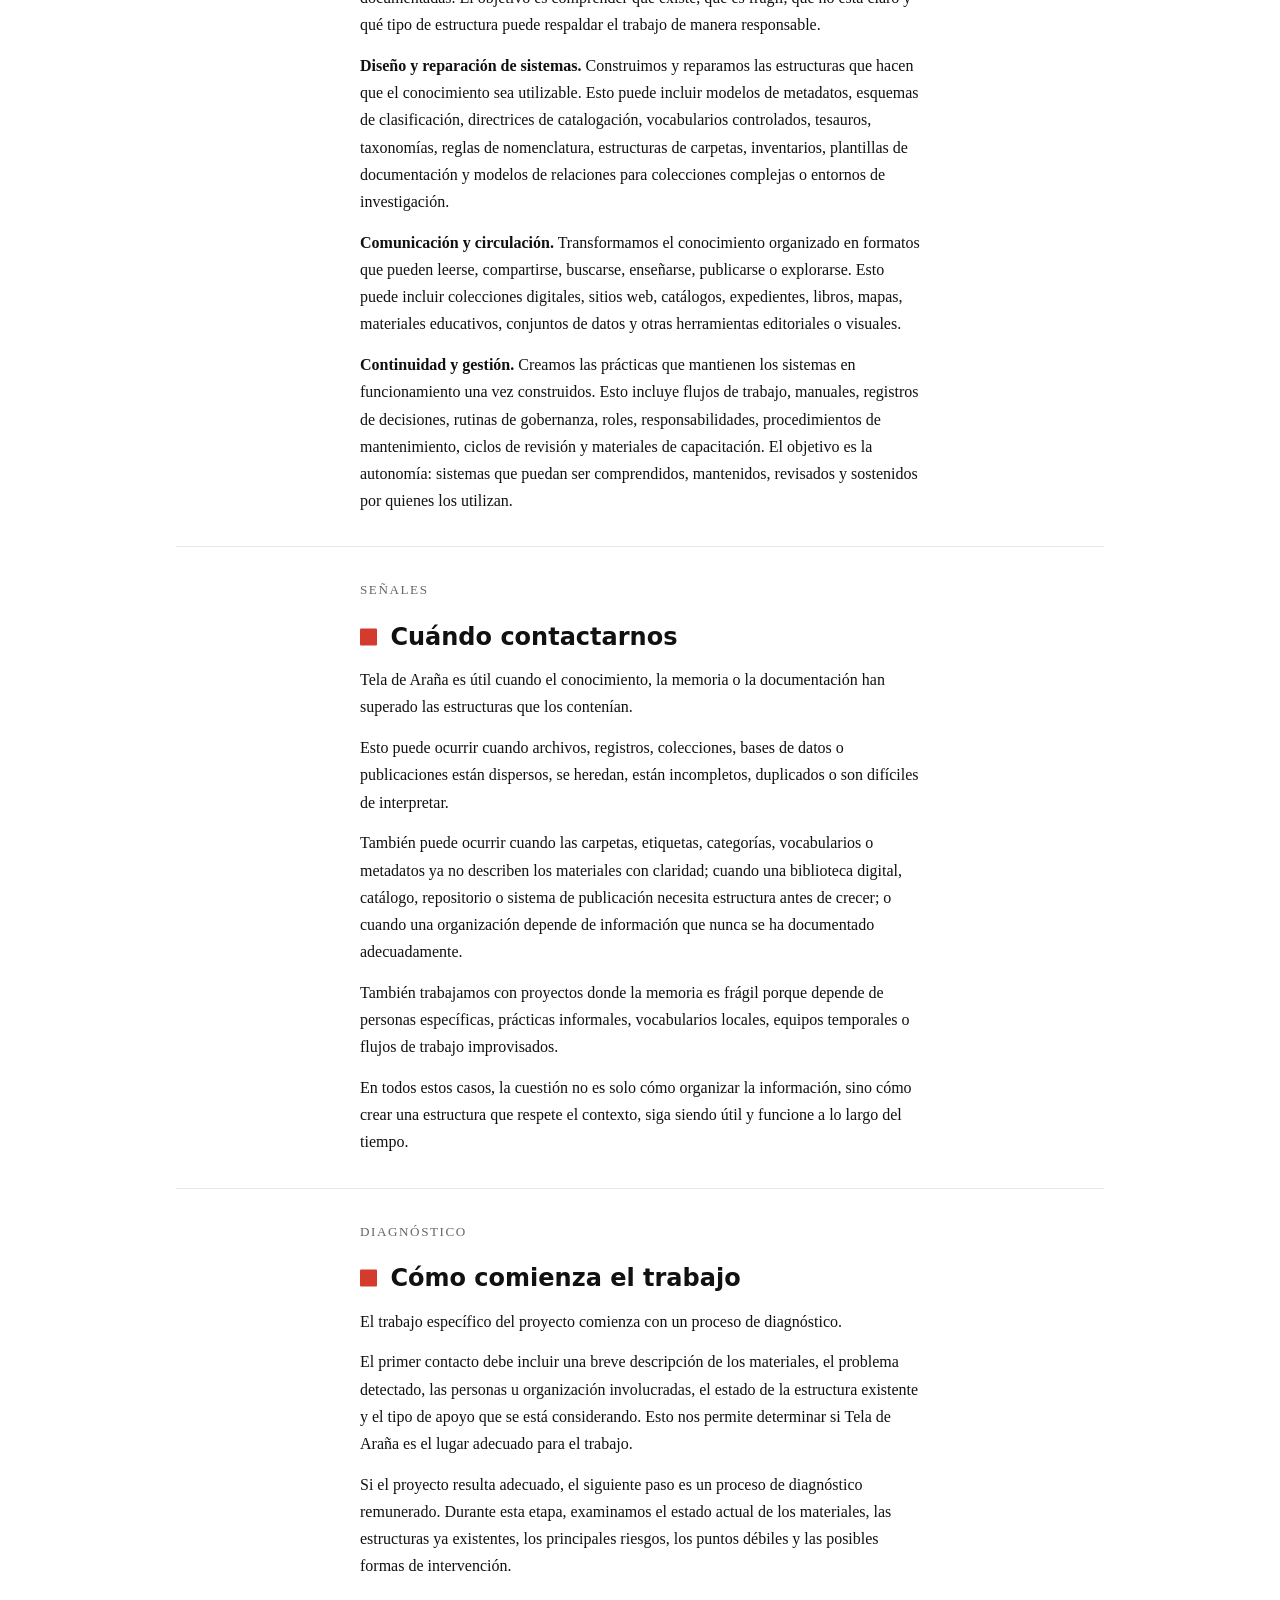
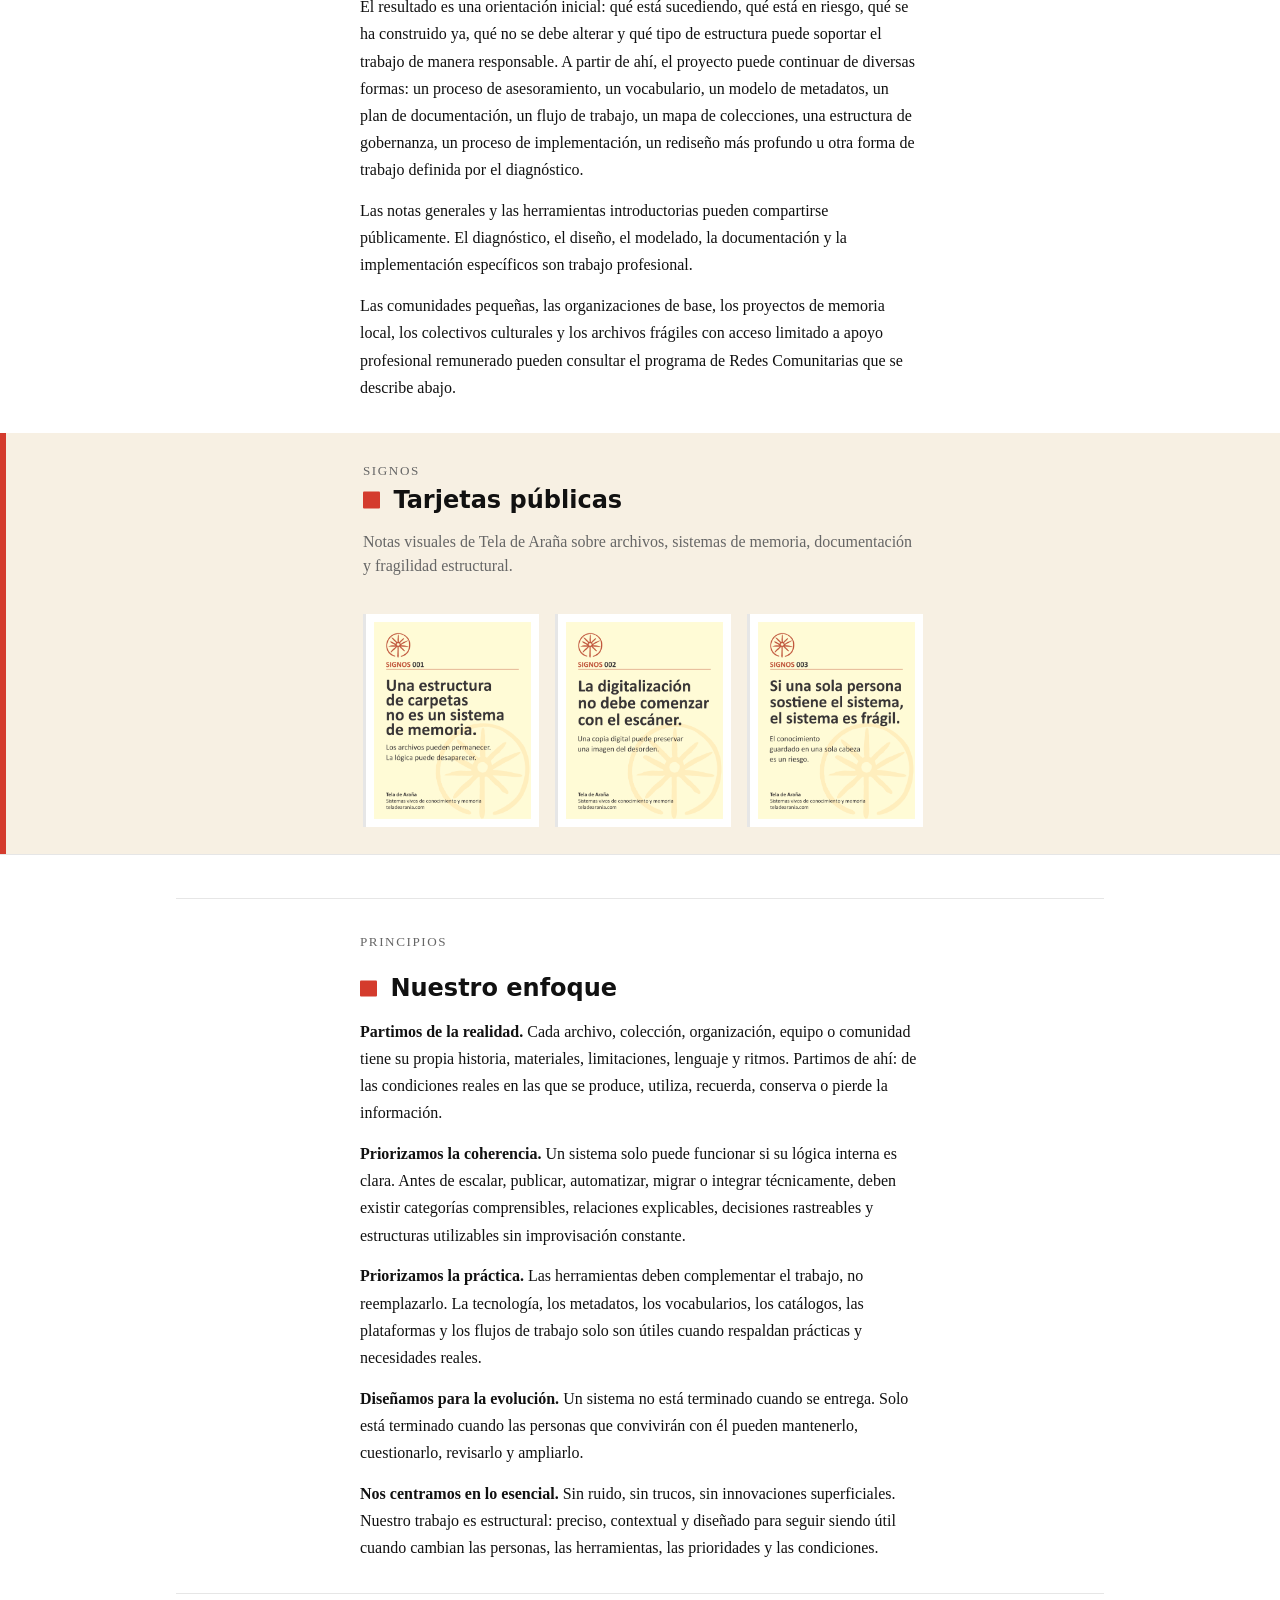
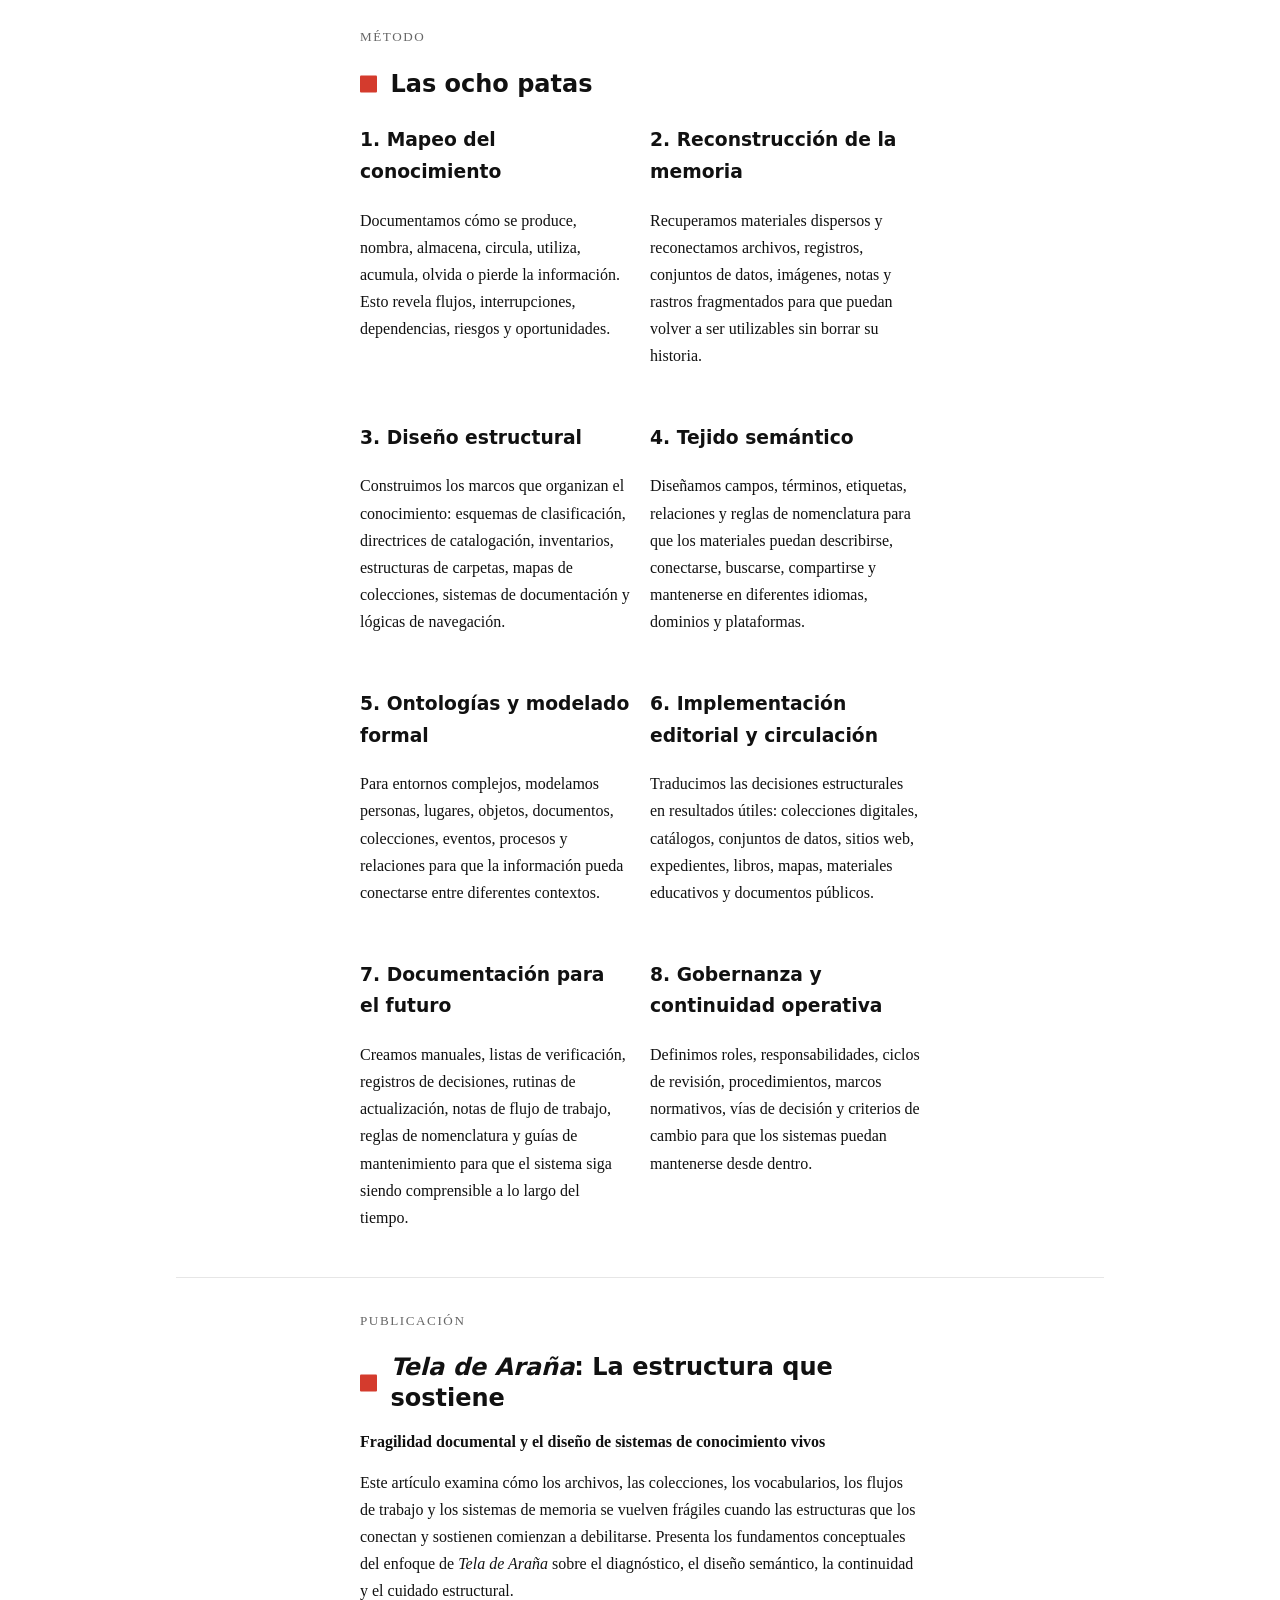
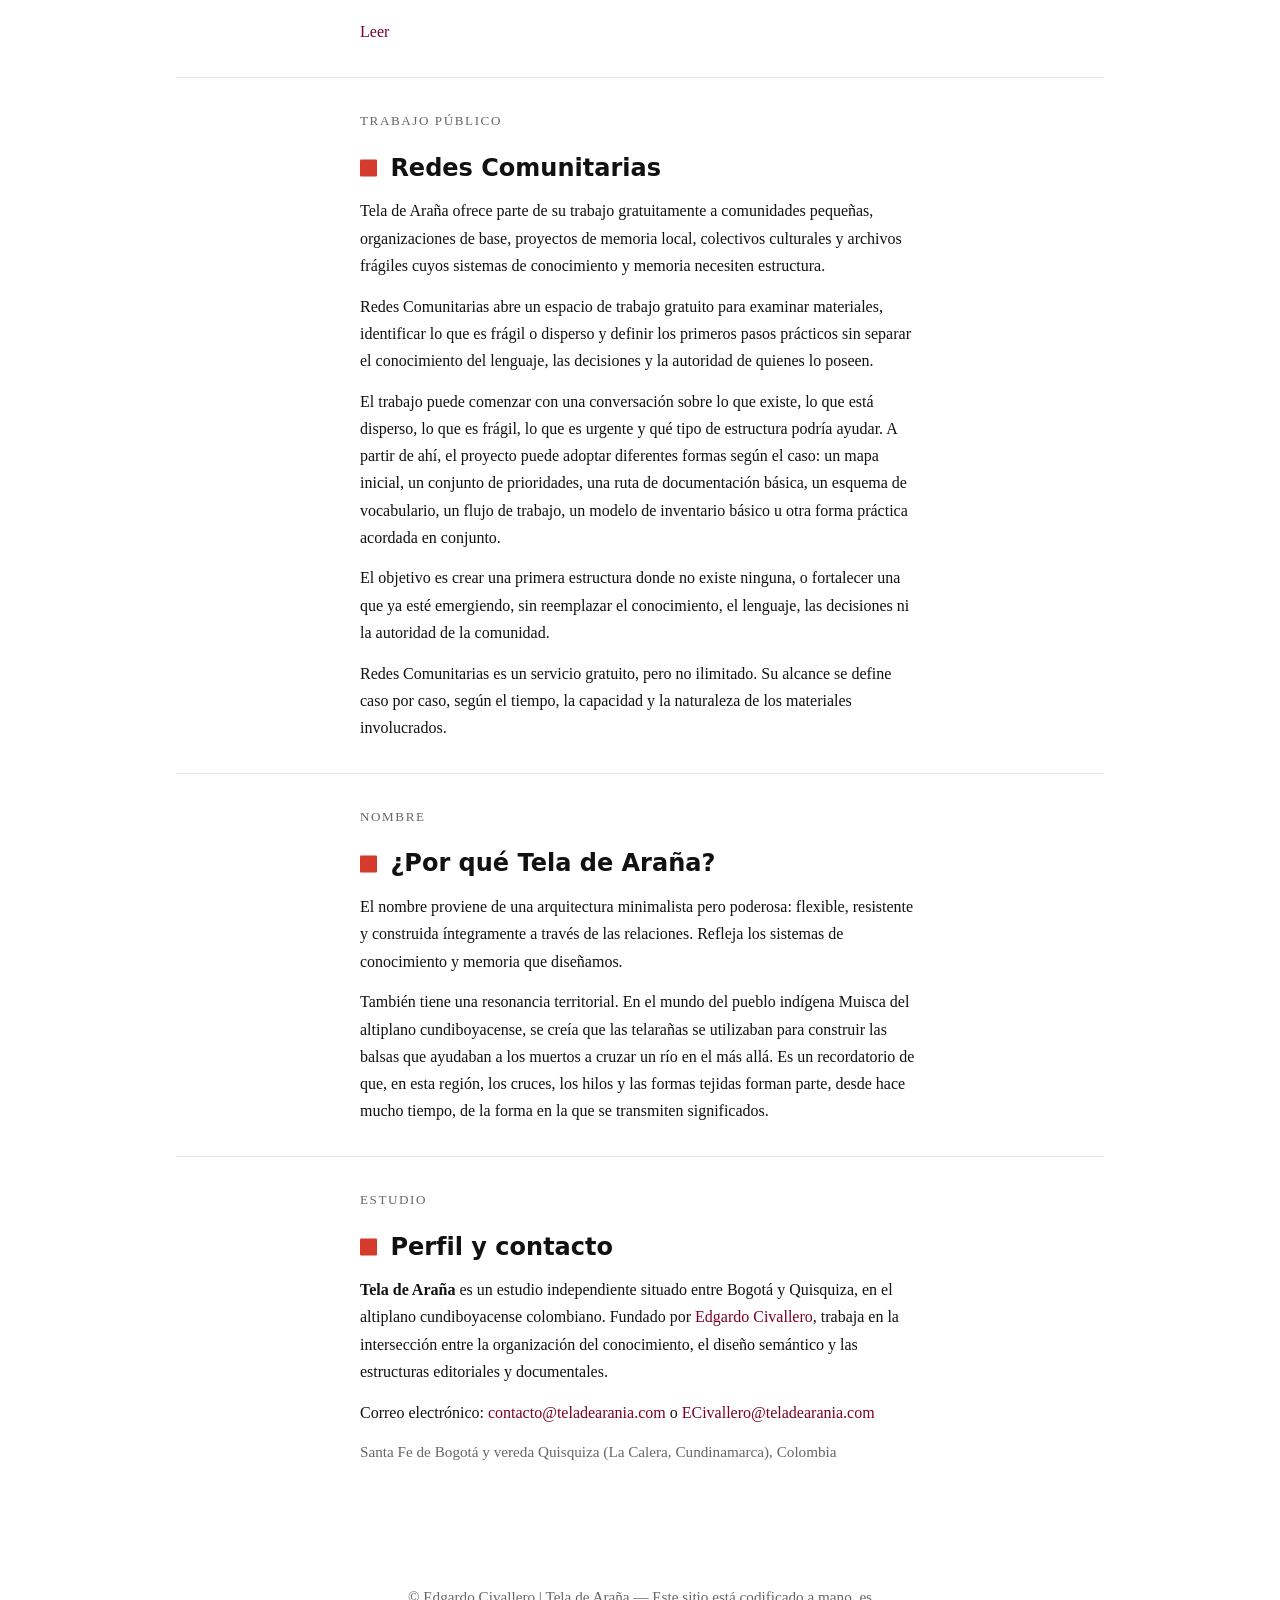
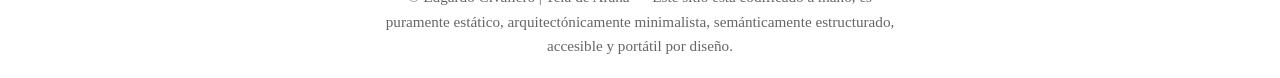
==== commit 4f712e14: "Add files via upload" ====
--- a/index.html
+++ b/index.html
@@ -235,6 +235,21 @@
 
 <hr>
 
+<section id="publication-structure-that-holds" aria-labelledby="h-structure-that-holds">
+<div class="kicker">Publicación</div>
+
+<h2 id="h-structure-that-holds">
+<i>Tela de Araña</i>: La estructura que sostiene</h2>
+<p>
+<strong>Fragilidad documental y el diseño de sistemas de conocimiento vivos</strong></p>
+<p>
+Este artículo examina cómo los archivos, las colecciones, los vocabularios, los flujos de trabajo y los sistemas de memoria se vuelven frágiles cuando las estructuras que los conectan y sostienen comienzan a debilitarse. Presenta los fundamentos conceptuales del enfoque de <i>Tela de Araña</i> sobre el diagnóstico, el diseño semántico, la continuidad y el cuidado estructural.</p>
+<p>
+<a href="pubs/art01ES.pdf" target="_blank" rel="noopener noreferrer" type="application/pdf">Leer</a></p>
+</section>
+
+<hr>
+
 <section id="trabajopublico" aria-labelledby="h-trabajopublico">
 <div class="kicker">Trabajo público</div>
 <h2 id="h-trabajopublico">Redes Comunitarias</h2>
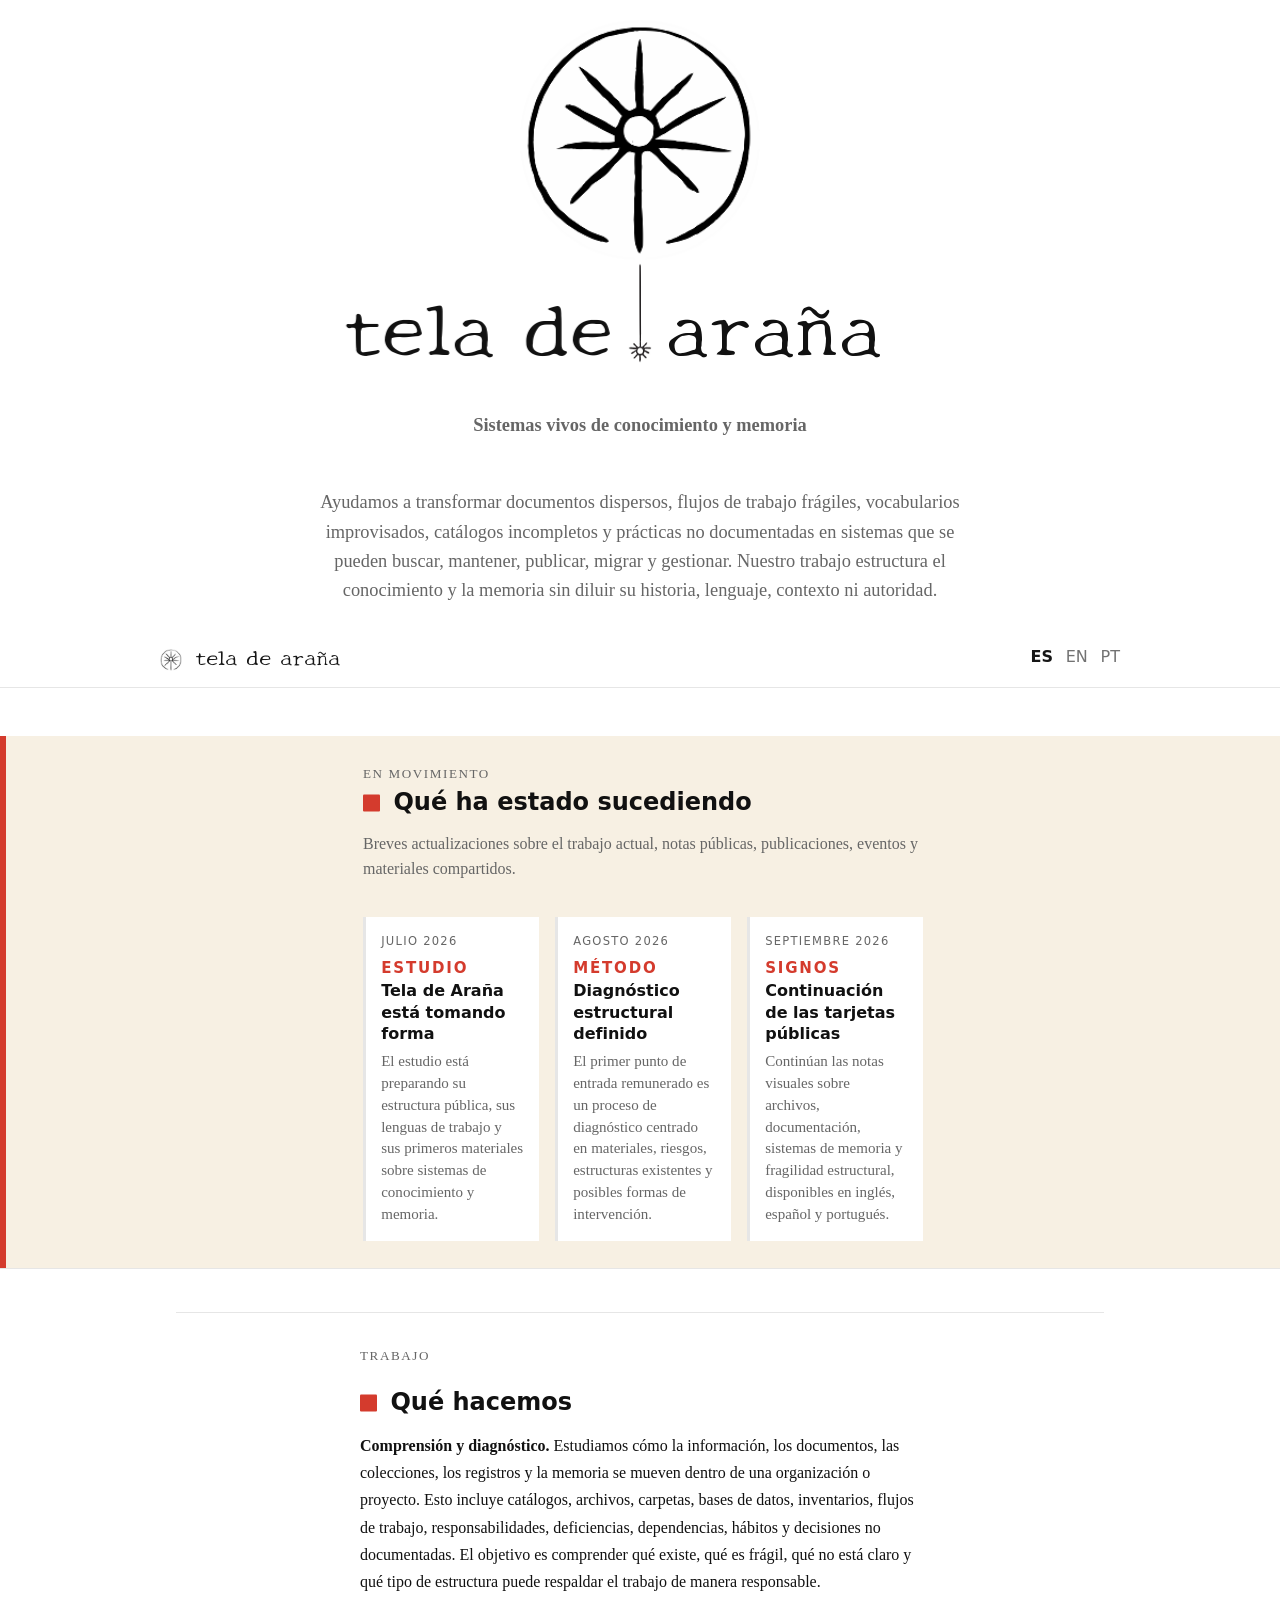
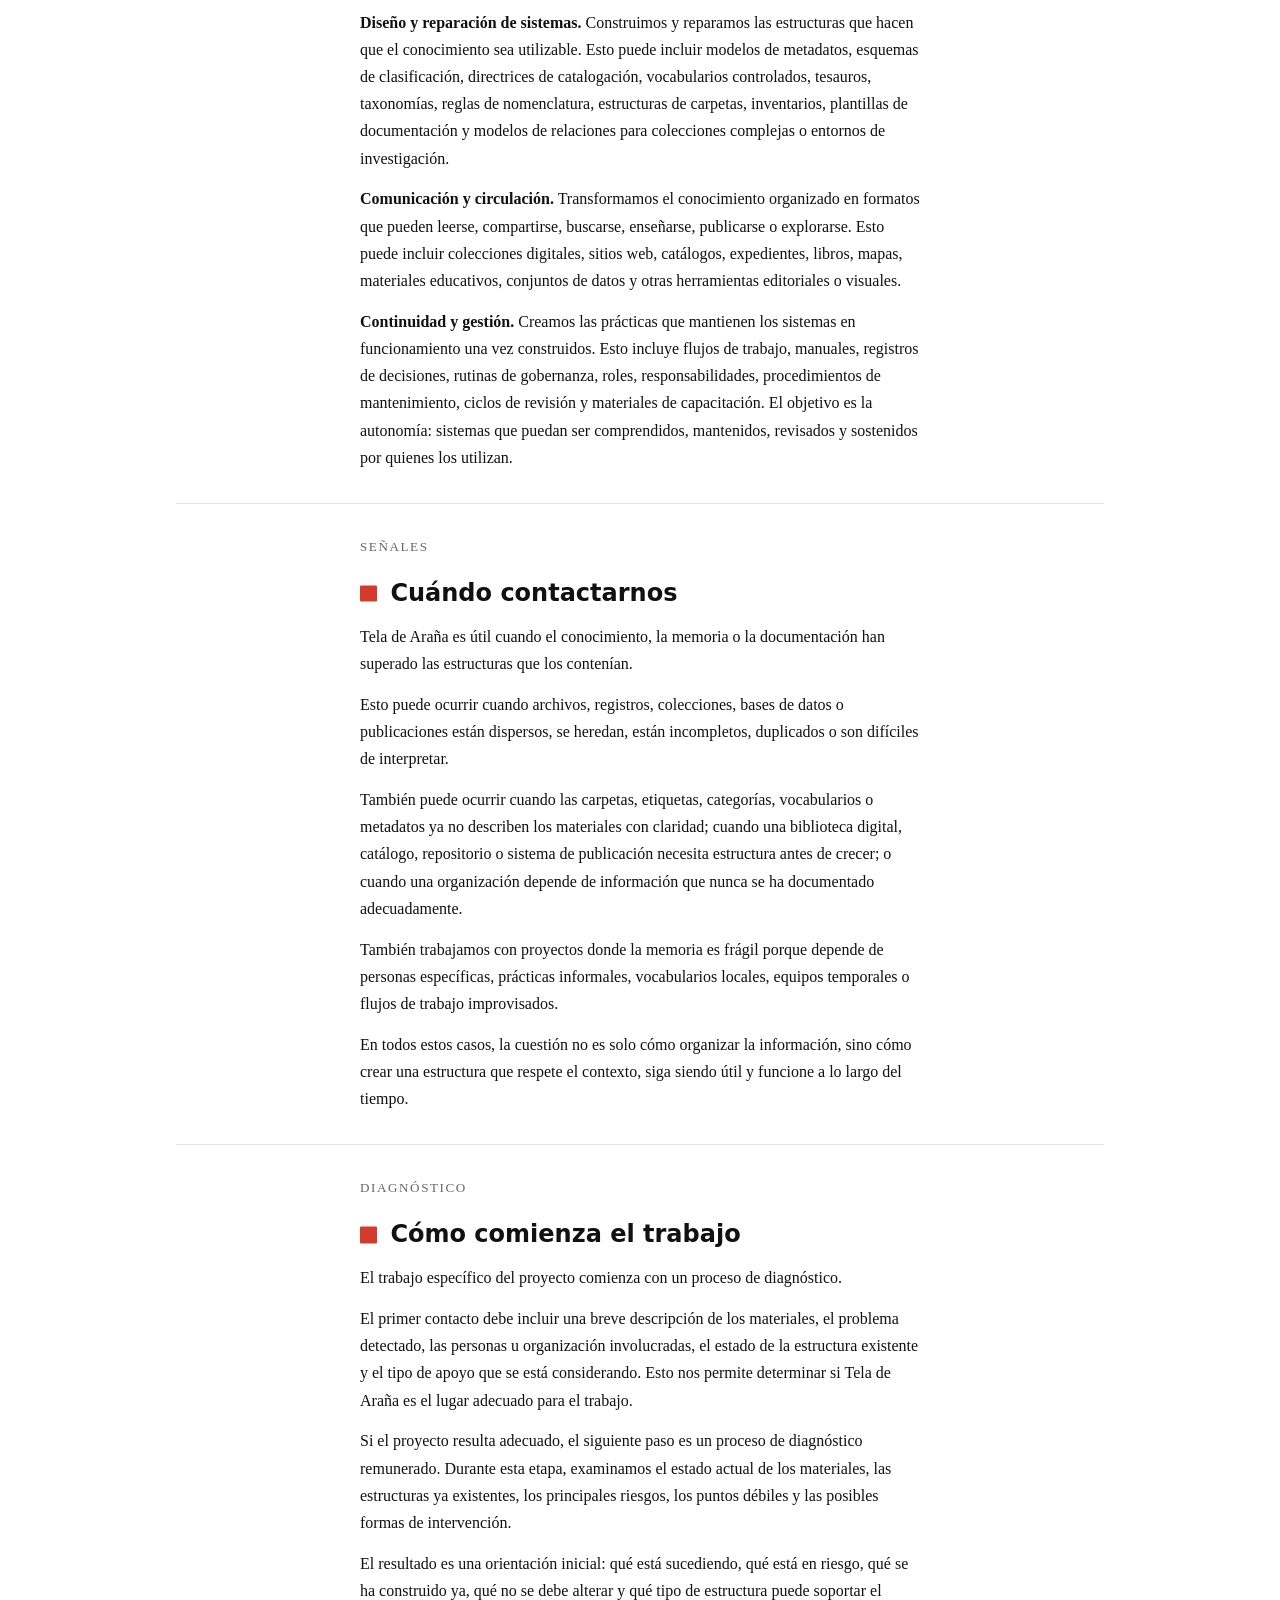
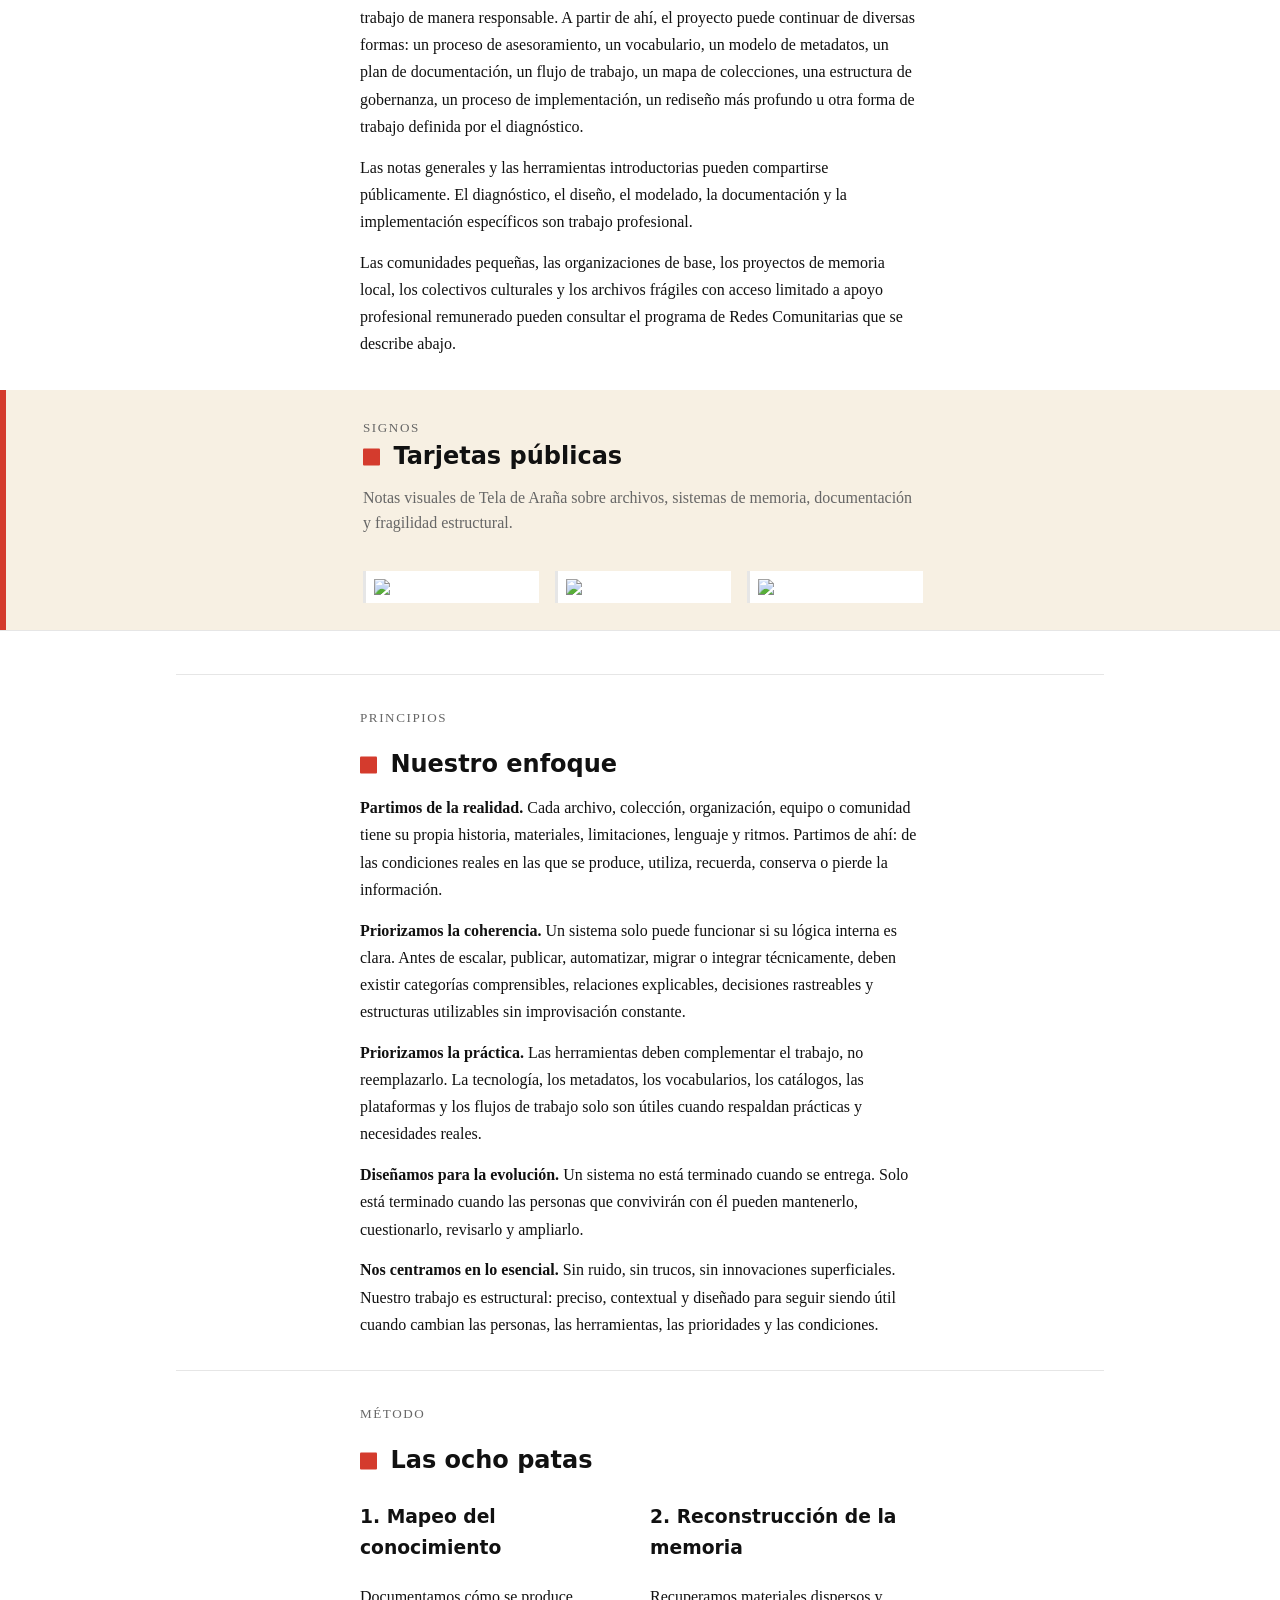
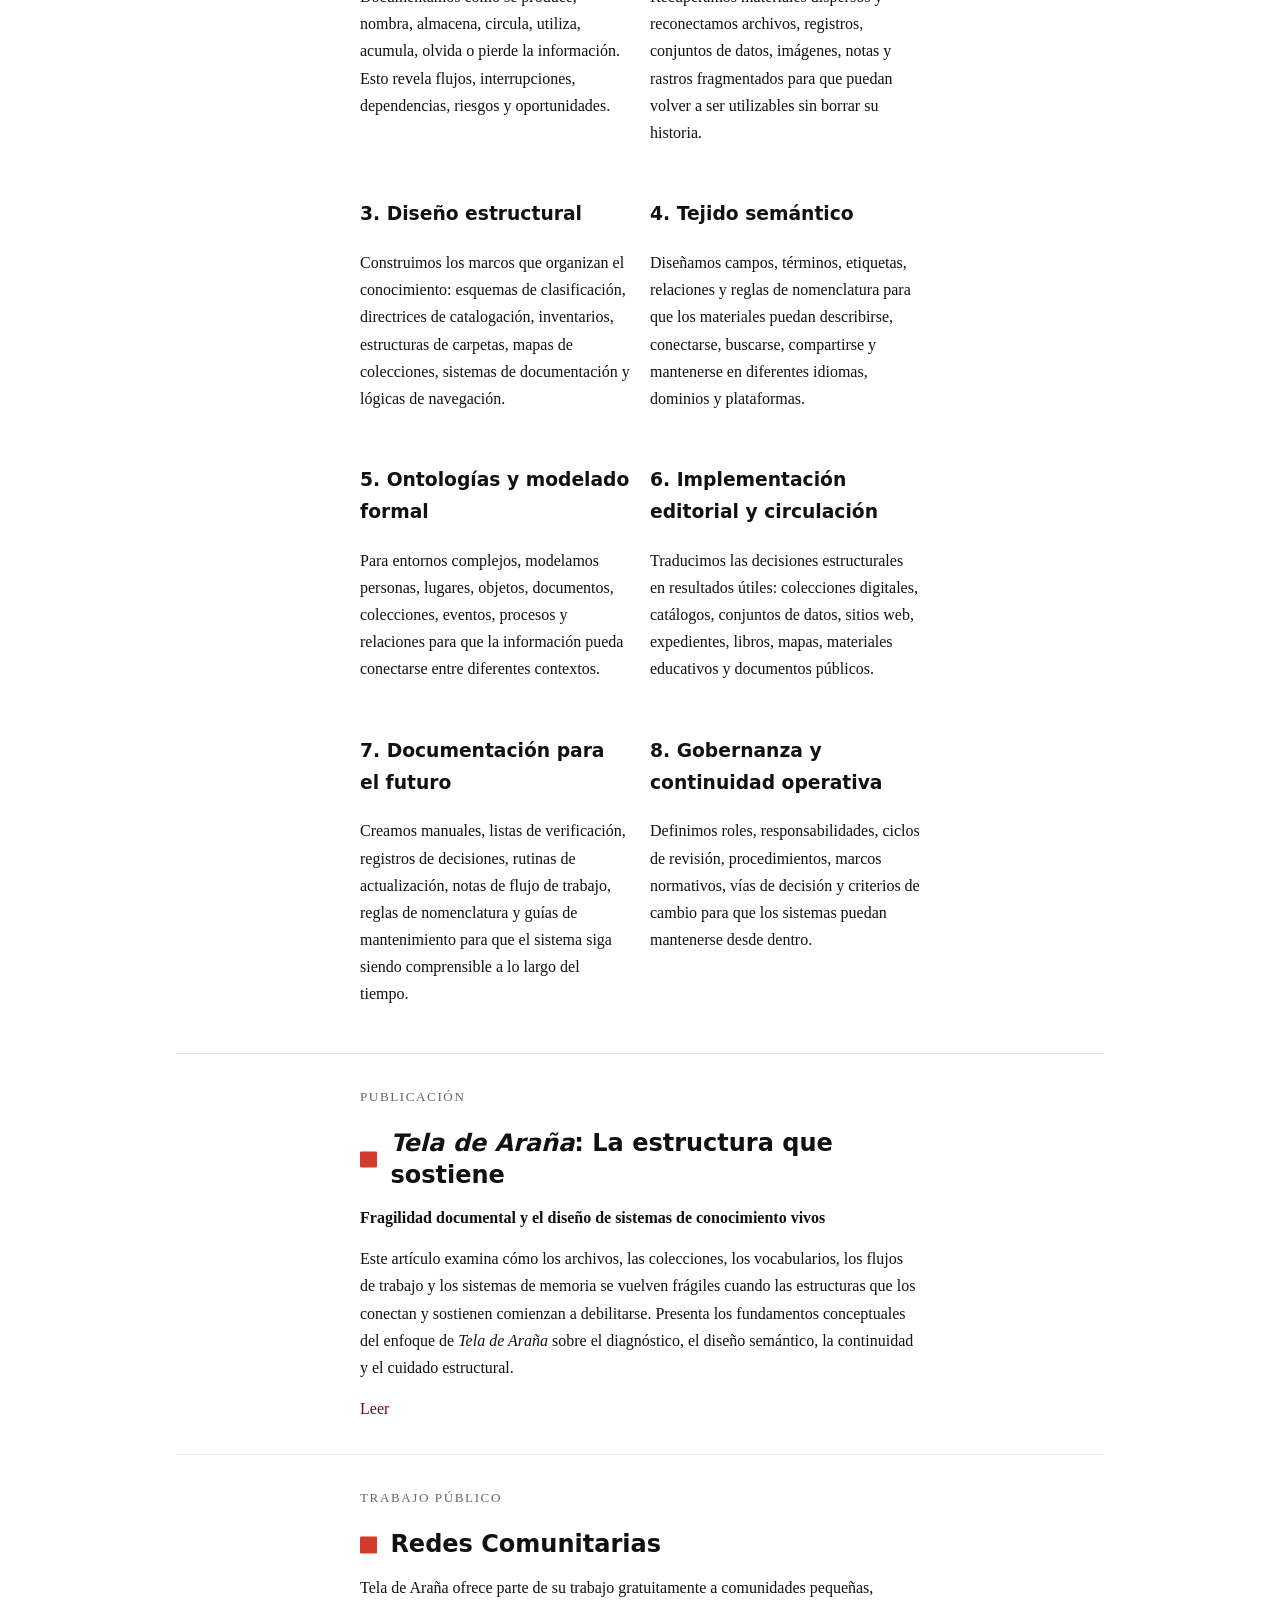
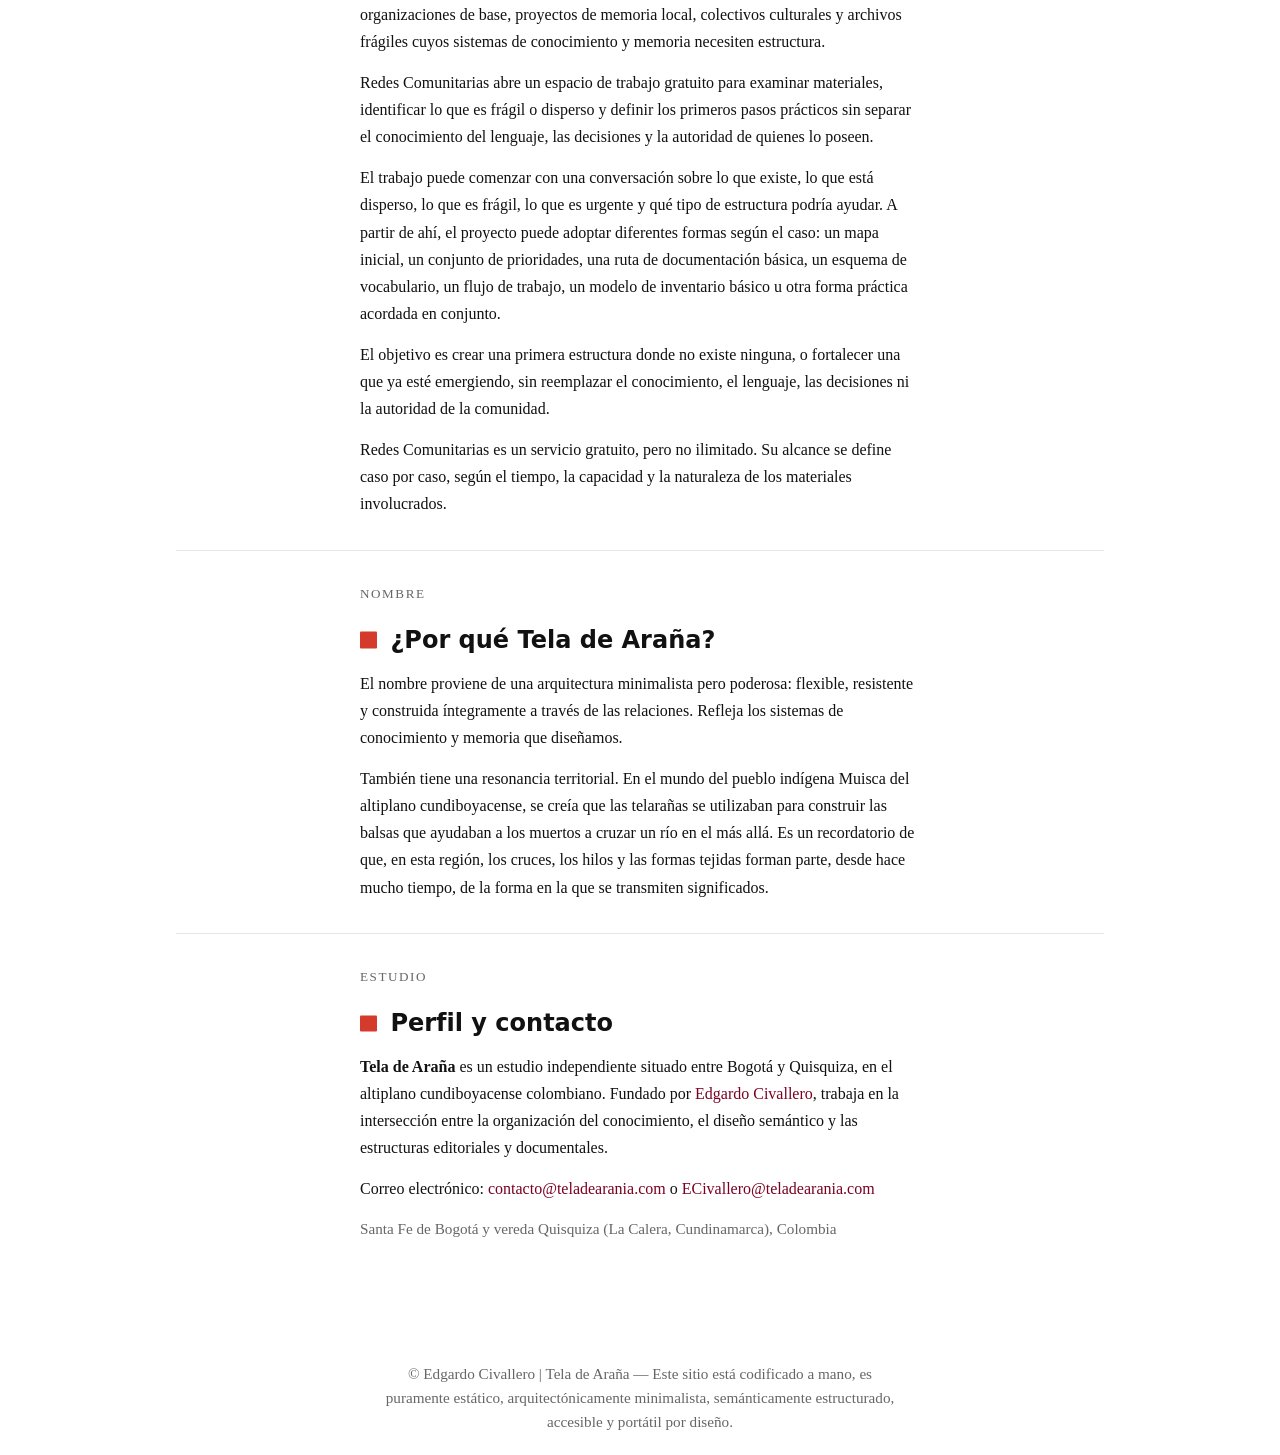
==== commit 088e052f: "Add files via upload" ====
--- a/index.html
+++ b/index.html
@@ -90,19 +90,19 @@
 </article>
 
 <article class="motion-item">
-<time datetime="2026-07-08">Julio 2026</time>
-<p class="motion-type">Signos</p>
-<h3>Primeras tarjetas públicas disponibles</h3>
-<p>
-Las primeras notas visuales sobre archivos, documentación, sistemas de memoria y fragilidad estructural ya están disponibles en inglés, español y portugués.</p>
-</article>
-
-<article class="motion-item">
-<time datetime="2026-07-15">Julio 2026</time>
+<time datetime="2026-08-01">Agosto 2026</time>
 <p class="motion-type">Método</p>
 <h3>Diagnóstico estructural definido</h3>
 <p>
 El primer punto de entrada remunerado es un proceso de diagnóstico centrado en materiales, riesgos, estructuras existentes y posibles formas de intervención.</p>
+</article>
+
+<article class="motion-item">
+<time datetime="2026-09-01">Septiembre 2026</time>
+<p class="motion-type">Signos</p>
+<h3>Continuación de las tarjetas públicas</h3>
+<p>
+Continúan las notas visuales sobre archivos, documentación, sistemas de memoria y fragilidad estructural, disponibles en inglés, español y portugués.</p>
 </article>
 </div>
 </div>
@@ -171,20 +171,20 @@
 <div class="signs-gallery-list" aria-label="Tarjetas visuales de Signos">
 
 <article class="signs-card">
-<a href="img/signos001.png" target="_blank" rel="noopener noreferrer">
-<img src="img/signos001.png" alt="SIGNO 001: Una estructura de carpetas no es un sistema de memoria. Los archivos pueden permanecer. La lógica puede desaparecer.">
+<a href="img/signos005.png" target="_blank" rel="noopener noreferrer">
+<img src="img/signos005.png">
 </a>
 </article>
 
 <article class="signs-card">
-<a href="img/signos002.png" target="_blank" rel="noopener noreferrer">
-<img src="img/signos002.png" alt="SIGNO 002: La digitalización no debería comenzar con el escáner. Una copia digital puede preservar una imagen del desorden.">
+<a href="img/signos006.png" target="_blank" rel="noopener noreferrer">
+<img src="img/signos006.png">
 </a>
 </article>
 
 <article class="signs-card">
-<a href="img/signos003.png" target="_blank" rel="noopener noreferrer">
-<img src="img/signos003.png" alt="SIGNO 003: Si una sola persona sostiene el sistema, el sistema es frágil. El conocimiento guardado en una sola cabeza es un riesgo.">
+<a href="img/signos007.png" target="_blank" rel="noopener noreferrer">
+<img src="img/signos007.png">
 </a>
 </article>
 </div>
